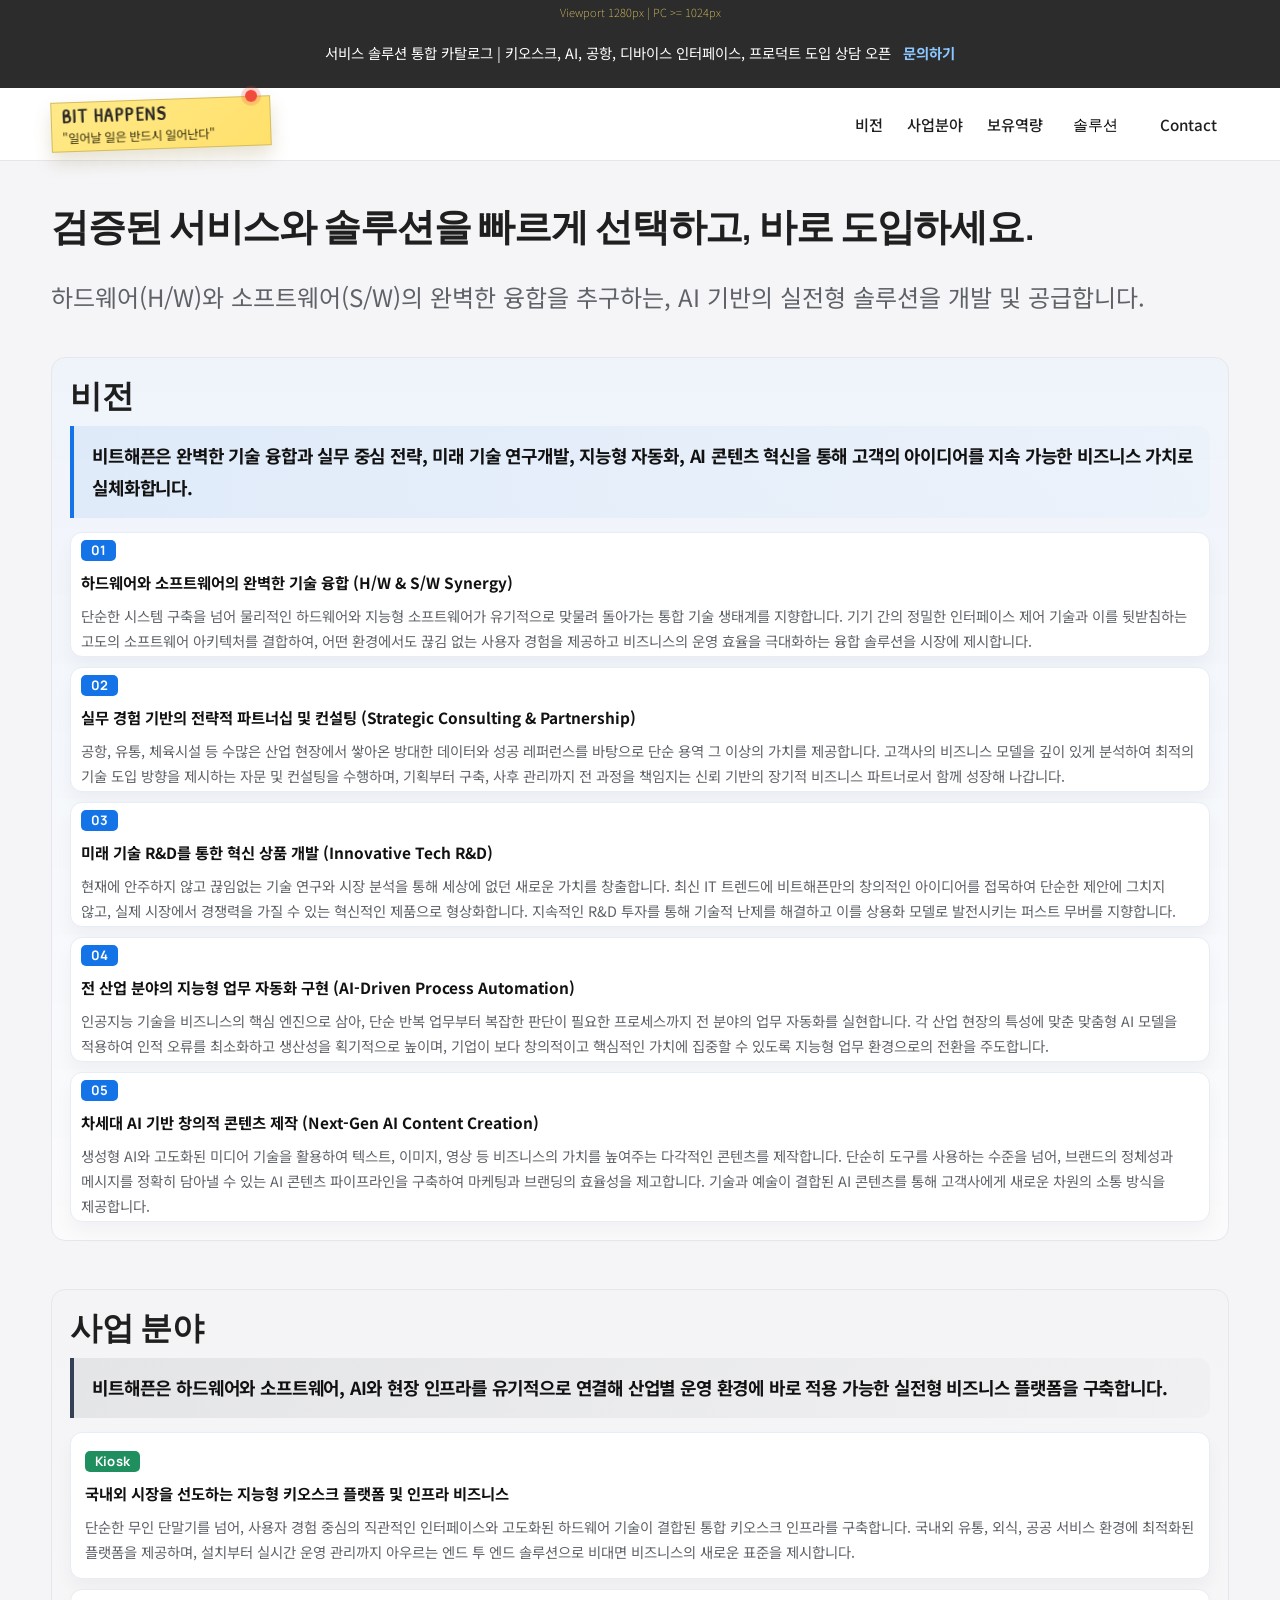
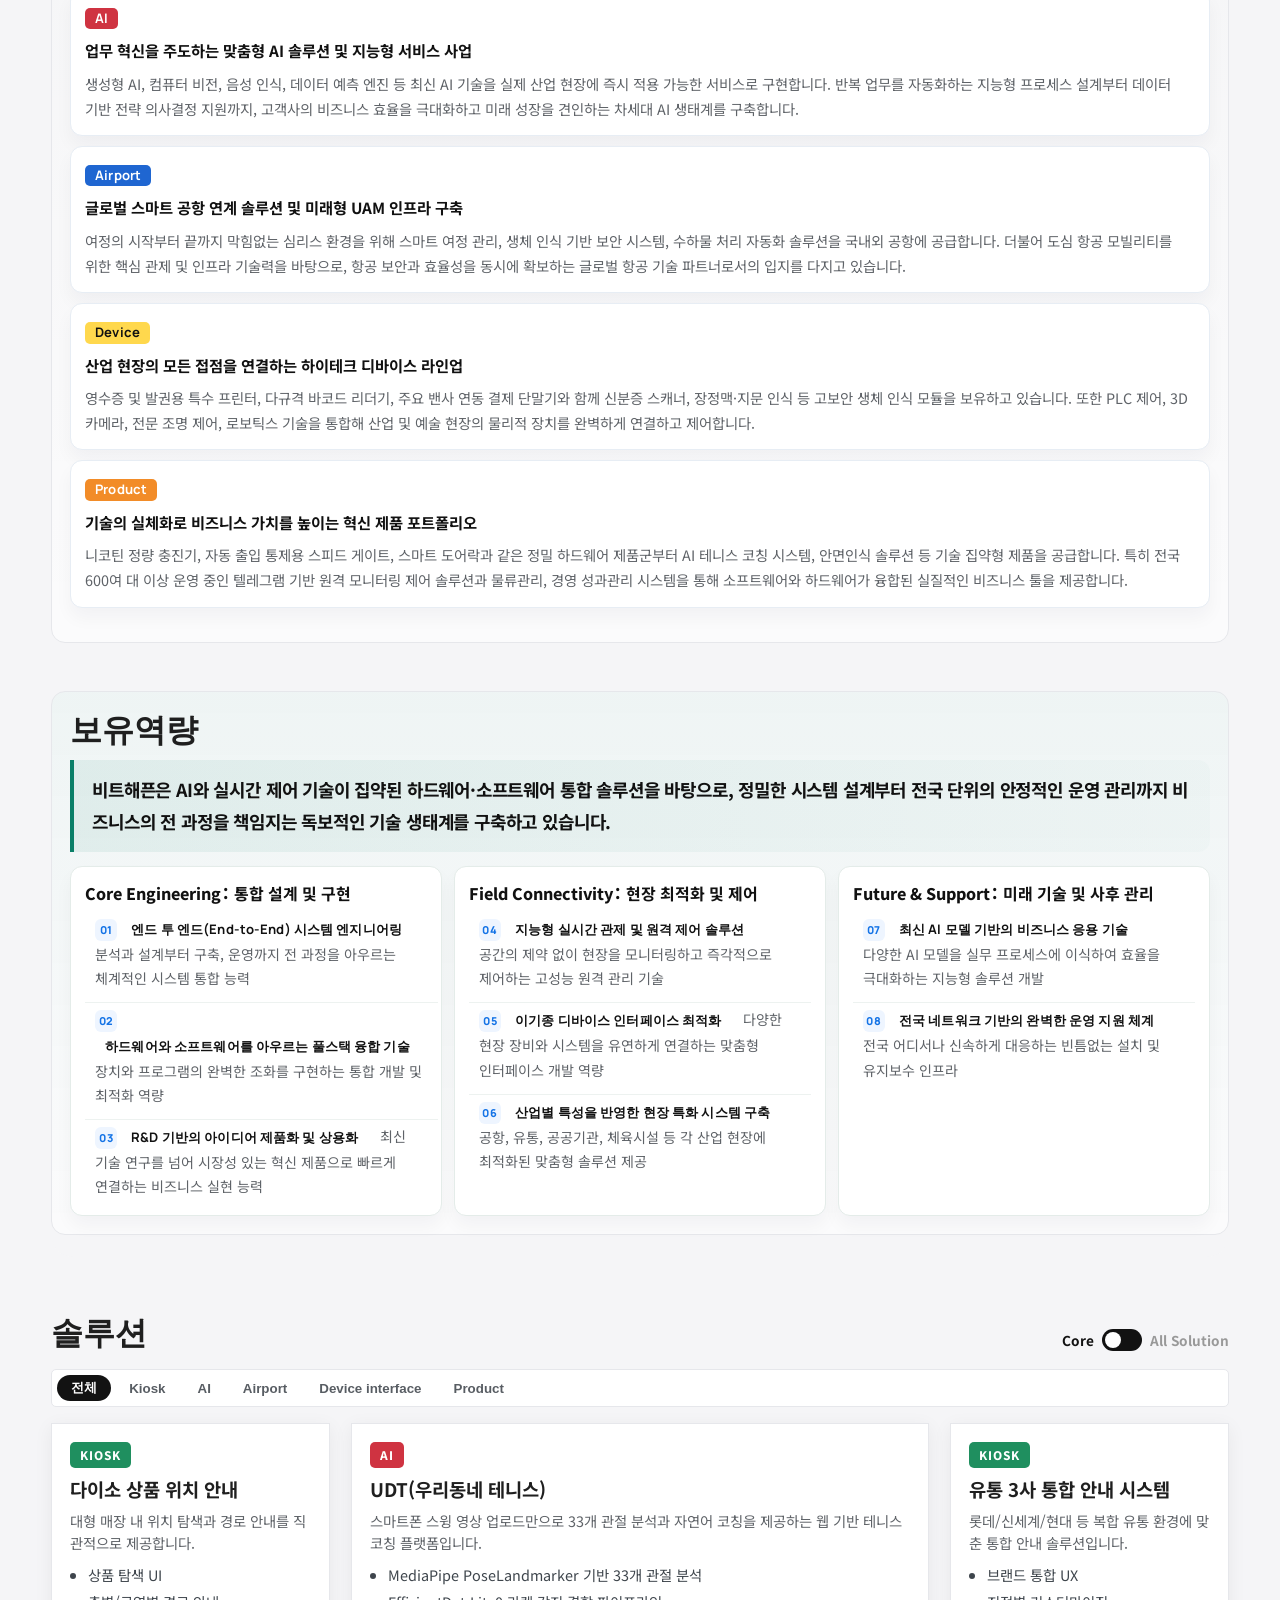
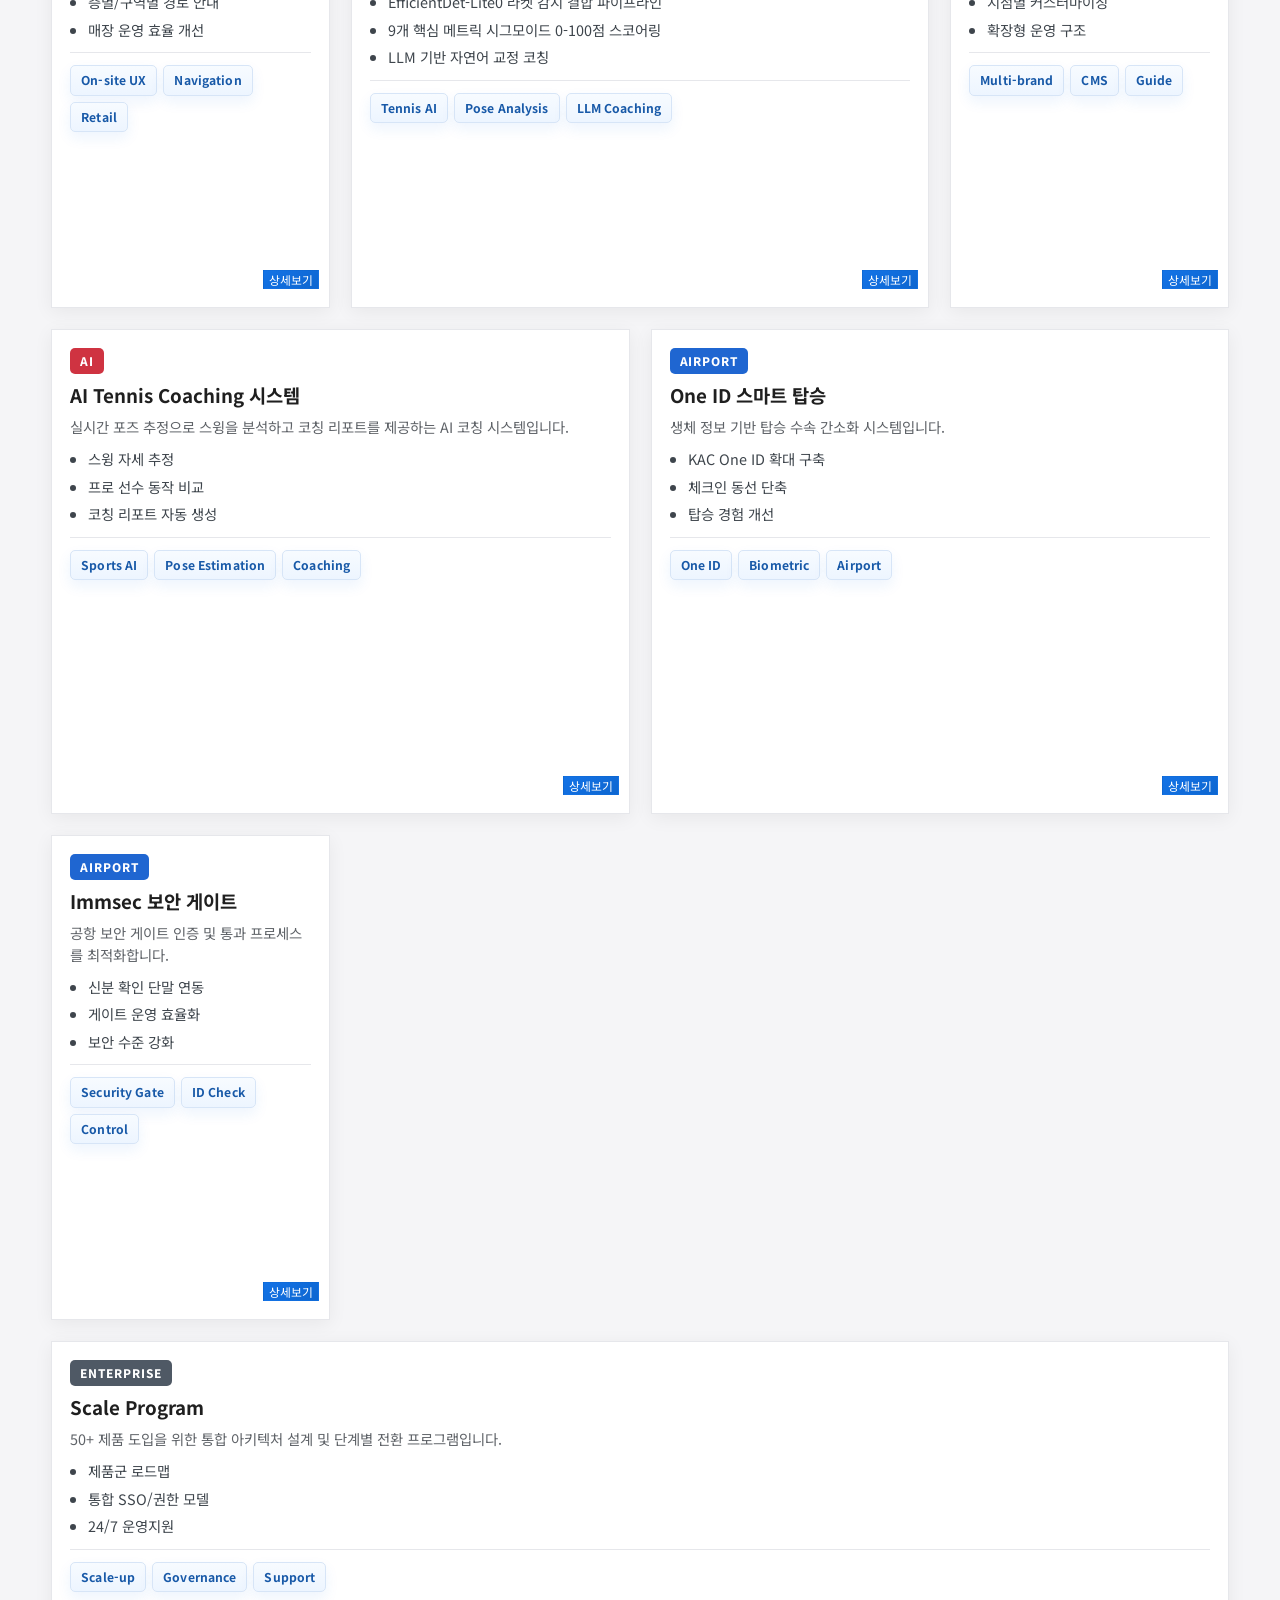
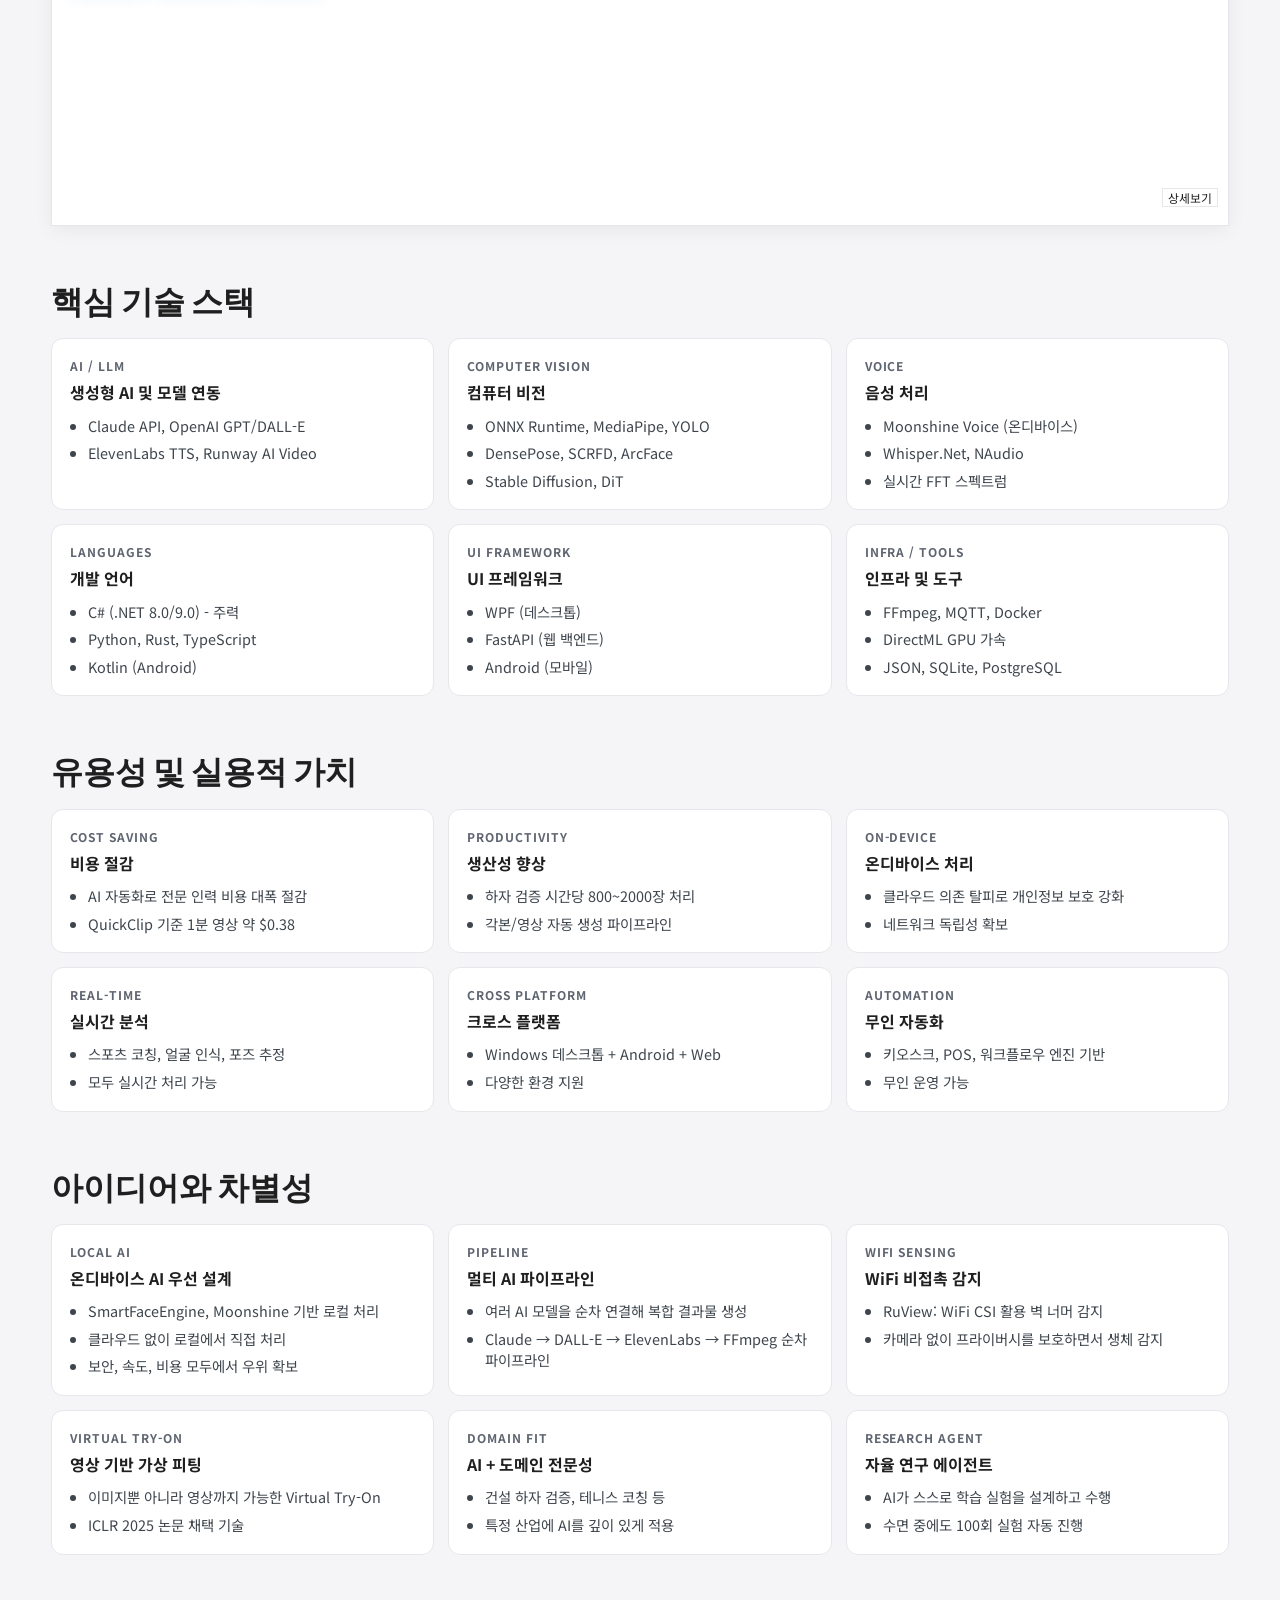
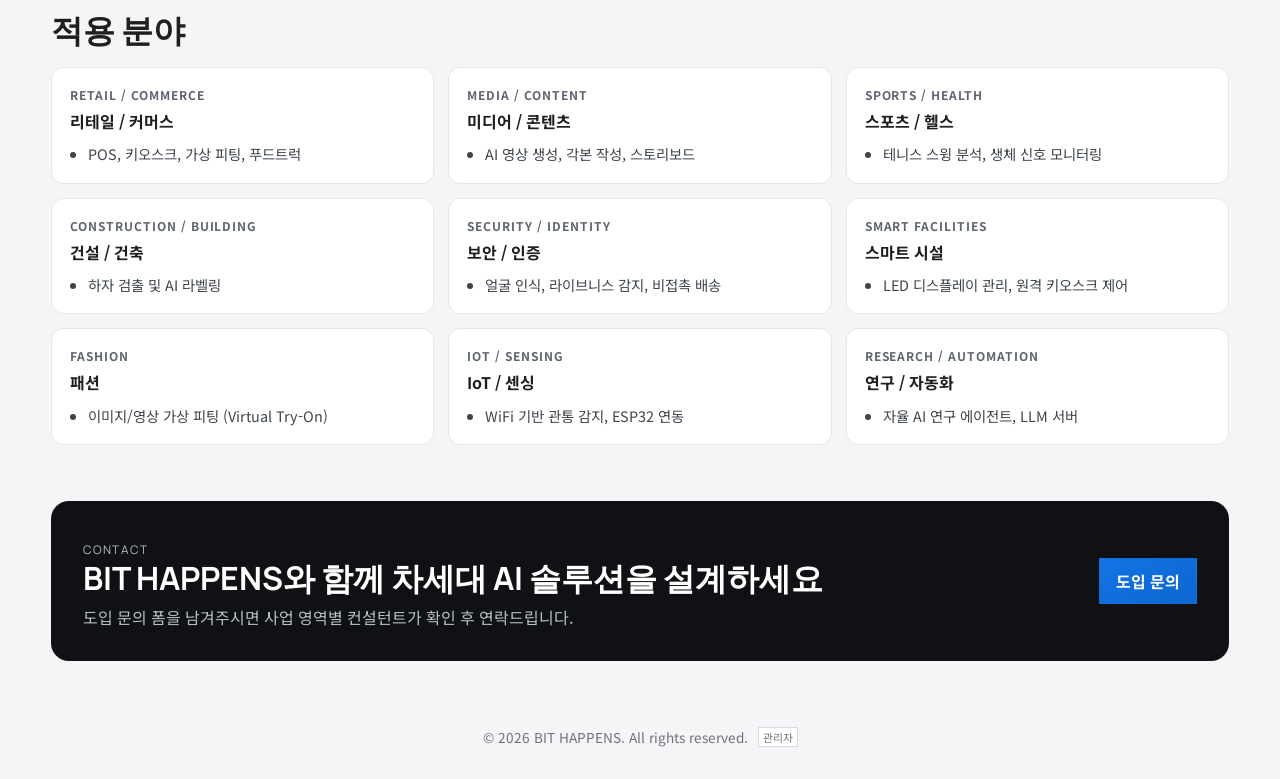
==== index.html @ 1292d68b "모바일에서 처음에 메뉴까지만 보이는 현상 제거 reveal 제거" ====
<!doctype html>
<html lang="ko">
  <head>
    <meta charset="UTF-8" />
    <meta name="viewport" content="width=device-width, initial-scale=1.0" />
    <title>BIT HAPPENS | Main Page</title>
    <meta
      name="description"
      content="BIT HAPPENS(비트해픈) 메인 페이지 - 비트해픈 서비스 솔루션 홈페이지"
    />
    <link rel="preconnect" href="https://fonts.googleapis.com" />
    <link rel="preconnect" href="https://fonts.gstatic.com" crossorigin />
    <link
      href="https://fonts.googleapis.com/css2?family=Noto+Sans+KR:wght@400;500;700;800&family=Manrope:wght@600;700;800&family=Patrick+Hand+SC&display=swap"
      rel="stylesheet"
    />
    <link rel="stylesheet" href="assets/css/styles.css" />
  </head>
  <body>
    <div class="top-banner">
      <p class="viewport-debug" id="viewport-debug" aria-live="polite"></p>
      <p>서비스 솔루션 통합 카탈로그 | 키오스크, AI, 공항, 디바이스 인터페이스, 프로덕트 도입 상담 오픈</p>
      <a href="#contact">문의하기</a>
    </div>

    <header class="header">
      <div class="header-inner container">
        <a class="logo" href="index.html" aria-label="BIT HAPPENS 홈으로 이동">
          <!-- <p class="note-head">brand memo</p> -->
          <p class="note-brand">BIT HAPPENS</p>
          <p class="note-copy">
            "일어날 일은 반드시 일어난다"
          </p>
          <span class="note-pin" aria-hidden="true"></span>
        </a>

        <button class="menu-toggle" aria-label="모바일 메뉴" aria-expanded="false">
          <span></span><span></span><span></span>
        </button>

        <nav class="nav" aria-label="주요 탐색">
          <ul>
            <li><a href="#vision">비전</a></li>
            <li><a href="#business-area">사업분야</a></li>
            <li><a href="#capabilities">보유역량</a></li>
            <li class="has-mega" id="mega-host">
              <button
                type="button"
                class="nav-button"
                id="mega-trigger"
                aria-expanded="false"
                aria-haspopup="true"
                aria-controls="business-submenu"
              >
                솔루션
              </button>
              <div class="mega-menu" id="business-submenu" role="menu" aria-label="솔루션 하위메뉴">
                <ul class="submenu-list">
                  <li><a href="#plans" data-group="all" role="menuitem">전체</a></li>
                  <li><a href="#plans" data-group="kiosk" role="menuitem">Kiosk</a></li>
                  <li><a href="#plans" data-group="ai" role="menuitem">AI</a></li>
                  <li><a href="#plans" data-group="airport" role="menuitem">Airport</a></li>
                  <li><a href="#plans" data-group="device-interface" role="menuitem">Device interface</a></li>
                  <li><a href="#plans" data-group="product" role="menuitem">Product</a></li>
                </ul>
              </div>
            </li>
            <li><a class="cta-mini" href="#contact">Contact</a></li>
          </ul>
        </nav>
      </div>
    </header>

    <main>
      <section class="hero container" id="vision">
        <div class="hero-copy">
          <!-- <p class="label">NO FATE BUT WHAT WE MAKE</p> -->
          <h1>검증된 서비스와 솔루션을 빠르게 선택하고, 바로 도입하세요.</h1>
          <p class="hero-lead">
            하드웨어(H/W)와 소프트웨어(S/W)의 완벽한 융합을 추구하는, AI 기반의 실전형 솔루션을 개발 및 공급합니다.
          </p>
          <div class="hero-panel hero-vision-panel">
            <h2>비전</h2>
            <p class="hero-vision-summary">
              비트해픈은 완벽한 기술 융합과 실무 중심 전략, 미래 기술 연구개발, 지능형 자동화, AI 콘텐츠 혁신을 통해 고객의 아이디어를 지속 가능한 비즈니스 가치로 실체화합니다.
            </p>
            <ul class="hero-vision-list">
              <li class="hero-vision-item">
                <strong>01</strong>
                <p class="hero-vision-headline">하드웨어와 소프트웨어의 완벽한 기술 융합 (H/W &amp; S/W Synergy)</p>
                <p class="hero-vision-detail">단순한 시스템 구축을 넘어 물리적인 하드웨어와 지능형 소프트웨어가 유기적으로 맞물려 돌아가는 통합 기술 생태계를 지향합니다. 기기 간의 정밀한 인터페이스 제어 기술과 이를 뒷받침하는 고도의 소프트웨어 아키텍처를 결합하여, 어떤 환경에서도 끊김 없는 사용자 경험을 제공하고 비즈니스의 운영 효율을 극대화하는 융합 솔루션을 시장에 제시합니다.</p>
              </li>
              <li class="hero-vision-item">
                <strong>02</strong>
                <p class="hero-vision-headline">실무 경험 기반의 전략적 파트너십 및 컨설팅 (Strategic Consulting &amp; Partnership)</p>
                <p class="hero-vision-detail">공항, 유통, 체육시설 등 수많은 산업 현장에서 쌓아온 방대한 데이터와 성공 레퍼런스를 바탕으로 단순 용역 그 이상의 가치를 제공합니다. 고객사의 비즈니스 모델을 깊이 있게 분석하여 최적의 기술 도입 방향을 제시하는 자문 및 컨설팅을 수행하며, 기획부터 구축, 사후 관리까지 전 과정을 책임지는 신뢰 기반의 장기적 비즈니스 파트너로서 함께 성장해 나갑니다.</p>
              </li>
              <li class="hero-vision-item">
                <strong>03</strong>
                <p class="hero-vision-headline">미래 기술 R&amp;D를 통한 혁신 상품 개발 (Innovative Tech R&amp;D)</p>
                <p class="hero-vision-detail">현재에 안주하지 않고 끊임없는 기술 연구와 시장 분석을 통해 세상에 없던 새로운 가치를 창출합니다. 최신 IT 트렌드에 비트해픈만의 창의적인 아이디어를 접목하여 단순한 제안에 그치지 않고, 실제 시장에서 경쟁력을 가질 수 있는 혁신적인 제품으로 형상화합니다. 지속적인 R&amp;D 투자를 통해 기술적 난제를 해결하고 이를 상용화 모델로 발전시키는 퍼스트 무버를 지향합니다.</p>
              </li>
              <li class="hero-vision-item">
                <strong>04</strong>
                <p class="hero-vision-headline">전 산업 분야의 지능형 업무 자동화 구현 (AI-Driven Process Automation)</p>
                <p class="hero-vision-detail">인공지능 기술을 비즈니스의 핵심 엔진으로 삼아, 단순 반복 업무부터 복잡한 판단이 필요한 프로세스까지 전 분야의 업무 자동화를 실현합니다. 각 산업 현장의 특성에 맞춘 맞춤형 AI 모델을 적용하여 인적 오류를 최소화하고 생산성을 획기적으로 높이며, 기업이 보다 창의적이고 핵심적인 가치에 집중할 수 있도록 지능형 업무 환경으로의 전환을 주도합니다.</p>
              </li>
              <li class="hero-vision-item">
                <strong>05</strong>
                <p class="hero-vision-headline">차세대 AI 기반 창의적 콘텐츠 제작 (Next-Gen AI Content Creation)</p>
                <p class="hero-vision-detail">생성형 AI와 고도화된 미디어 기술을 활용하여 텍스트, 이미지, 영상 등 비즈니스의 가치를 높여주는 다각적인 콘텐츠를 제작합니다. 단순히 도구를 사용하는 수준을 넘어, 브랜드의 정체성과 메시지를 정확히 담아낼 수 있는 AI 콘텐츠 파이프라인을 구축하여 마케팅과 브랜딩의 효율성을 제고합니다. 기술과 예술이 결합된 AI 콘텐츠를 통해 고객사에게 새로운 차원의 소통 방식을 제공합니다.</p>
              </li>
            </ul>
          </div>
        <div class="hero-panel" id="business-area">
          <h2>사업 분야</h2>
          <p class="business-area-summary">
            비트해픈은 하드웨어와 소프트웨어, AI와 현장 인프라를 유기적으로 연결해 산업별 운영 환경에 바로 적용 가능한 실전형 비즈니스 플랫폼을 구축합니다.
          </p>
          <ul class="business-area-list">
            <li class="hero-field hero-field--kiosk">
              <strong>Kiosk</strong>
              <p class="business-area-headline">국내외 시장을 선도하는 지능형 키오스크 플랫폼 및 인프라 비즈니스</p>
              <p class="business-area-detail">단순한 무인 단말기를 넘어, 사용자 경험 중심의 직관적인 인터페이스와 고도화된 하드웨어 기술이 결합된 통합 키오스크 인프라를 구축합니다. 국내외 유통, 외식, 공공 서비스 환경에 최적화된 플랫폼을 제공하며, 설치부터 실시간 운영 관리까지 아우르는 엔드 투 엔드 솔루션으로 비대면 비즈니스의 새로운 표준을 제시합니다.</p>
            </li>
            <li class="hero-field hero-field--ai">
              <strong>AI</strong>
              <p class="business-area-headline">업무 혁신을 주도하는 맞춤형 AI 솔루션 및 지능형 서비스 사업</p>
              <p class="business-area-detail">생성형 AI, 컴퓨터 비전, 음성 인식, 데이터 예측 엔진 등 최신 AI 기술을 실제 산업 현장에 즉시 적용 가능한 서비스로 구현합니다. 반복 업무를 자동화하는 지능형 프로세스 설계부터 데이터 기반 전략 의사결정 지원까지, 고객사의 비즈니스 효율을 극대화하고 미래 성장을 견인하는 차세대 AI 생태계를 구축합니다.</p>
            </li>
            <li class="hero-field hero-field--airport">
              <strong>Airport</strong>
              <p class="business-area-headline">글로벌 스마트 공항 연계 솔루션 및 미래형 UAM 인프라 구축</p>
              <p class="business-area-detail">여정의 시작부터 끝까지 막힘없는 심리스 환경을 위해 스마트 여정 관리, 생체 인식 기반 보안 시스템, 수하물 처리 자동화 솔루션을 국내외 공항에 공급합니다. 더불어 도심 항공 모빌리티를 위한 핵심 관제 및 인프라 기술력을 바탕으로, 항공 보안과 효율성을 동시에 확보하는 글로벌 항공 기술 파트너로서의 입지를 다지고 있습니다.</p>
            </li>
            <li class="hero-field hero-field--device">
              <strong>Device</strong>
              <p class="business-area-headline">산업 현장의 모든 접점을 연결하는 하이테크 디바이스 라인업</p>
              <p class="business-area-detail">영수증 및 발권용 특수 프린터, 다규격 바코드 리더기, 주요 밴사 연동 결제 단말기와 함께 신분증 스캐너, 장정맥·지문 인식 등 고보안 생체 인식 모듈을 보유하고 있습니다. 또한 PLC 제어, 3D 카메라, 전문 조명 제어, 로보틱스 기술을 통합해 산업 및 예술 현장의 물리적 장치를 완벽하게 연결하고 제어합니다.</p>
            </li>
            <li class="hero-field hero-field--product">
              <strong>Product</strong>
              <p class="business-area-headline">기술의 실체화로 비즈니스 가치를 높이는 혁신 제품 포트폴리오</p>
              <p class="business-area-detail">니코틴 정량 충진기, 자동 출입 통제용 스피드 게이트, 스마트 도어락과 같은 정밀 하드웨어 제품군부터 AI 테니스 코칭 시스템, 안면인식 솔루션 등 기술 집약형 제품을 공급합니다. 특히 전국 600여 대 이상 운영 중인 텔레그램 기반 원격 모니터링 제어 솔루션과 물류관리, 경영 성과관리 시스템을 통해 소프트웨어와 하드웨어가 융합된 실질적인 비즈니스 툴을 제공합니다.</p>
            </li>
          </ul>
        </div>
          <div class="hero-panel hero-capability-panel" id="capabilities">
            <h2>보유역량</h2>
            <p class="hero-capability-summary">
              비트해픈은 AI와 실시간 제어 기술이 집약된 하드웨어·소프트웨어 통합 솔루션을 바탕으로, 정밀한 시스템 설계부터 전국 단위의 안정적인 운영 관리까지 비즈니스의 전 과정을 책임지는 독보적인 기술 생태계를 구축하고 있습니다.
            </p>
            <div class="hero-capability-grid">
              <article class="hero-capability-card">
                <div class="hero-capability-head">
                  <p class="hero-capability-label">Core Engineering</p>
                  <h3>통합 설계 및 구현</h3>
                </div>
                <ul class="hero-capability-list">
                  <li>
                    <strong>엔드 투 엔드(End-to-End) 시스템 엔지니어링</strong>
                    <span>분석과 설계부터 구축, 운영까지 전 과정을 아우르는 체계적인 시스템 통합 능력</span>
                  </li>
                  <li>
                    <strong>하드웨어와 소프트웨어를 아우르는 풀스택 융합 기술</strong>
                    <span>장치와 프로그램의 완벽한 조화를 구현하는 통합 개발 및 최적화 역량</span>
                  </li>
                  <li>
                    <strong>R&amp;D 기반의 아이디어 제품화 및 상용화</strong>
                    <span>최신 기술 연구를 넘어 시장성 있는 혁신 제품으로 빠르게 연결하는 비즈니스 실현 능력</span>
                  </li>
                </ul>
              </article>
              <article class="hero-capability-card">
                <div class="hero-capability-head">
                  <p class="hero-capability-label">Field Connectivity</p>
                  <h3>현장 최적화 및 제어</h3>
                </div>
                <ul class="hero-capability-list">
                  <li>
                    <strong>지능형 실시간 관제 및 원격 제어 솔루션</strong>
                    <span>공간의 제약 없이 현장을 모니터링하고 즉각적으로 제어하는 고성능 원격 관리 기술</span>
                  </li>
                  <li>
                    <strong>이기종 디바이스 인터페이스 최적화</strong>
                    <span>다양한 현장 장비와 시스템을 유연하게 연결하는 맞춤형 인터페이스 개발 역량</span>
                  </li>
                  <li>
                    <strong>산업별 특성을 반영한 현장 특화 시스템 구축</strong>
                    <span>공항, 유통, 공공기관, 체육시설 등 각 산업 현장에 최적화된 맞춤형 솔루션 제공</span>
                  </li>
                </ul>
              </article>
              <article class="hero-capability-card">
                <div class="hero-capability-head">
                  <p class="hero-capability-label">Future &amp; Support</p>
                  <h3>미래 기술 및 사후 관리</h3>
                </div>
                <ul class="hero-capability-list">
                  <li>
                    <strong>최신 AI 모델 기반의 비즈니스 응용 기술</strong>
                    <span>다양한 AI 모델을 실무 프로세스에 이식하여 효율을 극대화하는 지능형 솔루션 개발</span>
                  </li>
                  <li>
                    <strong>전국 네트워크 기반의 완벽한 운영 지원 체계</strong>
                    <span>전국 어디서나 신속하게 대응하는 빈틈없는 설치 및 유지보수 인프라</span>
                  </li>
                </ul>
              </article>
            </div>
          </div>
          <!-- <div class="hero-actions">
            <a class="btn primary" href="#plans">패키지 보기</a>
            <a class="btn ghost" href="#catalog">전체 카탈로그</a>
          </div> -->
        </div>
      </section>

      <section class="container" id="plans">
        <div class="section-head between">
          <h2>솔루션</h2>
          <label class="solution-toggle" aria-label="솔루션 보기 범위">
            <span class="toggle-label" data-mode="featured">Core</span>
            <input type="checkbox" id="solution-mode-toggle" />
            <span class="toggle-track"><span class="toggle-thumb"></span></span>
            <span class="toggle-label" data-mode="all">All Solution</span>
          </label>
        </div>

        <div class="solution-toolbar">
          <div class="segment-control" role="tablist" aria-label="솔루션 분야 필터">
            <button class="segment active" data-group="all" aria-selected="true">전체</button>
            <button class="segment" data-group="kiosk" aria-selected="false">Kiosk</button>
            <button class="segment" data-group="ai" aria-selected="false">AI</button>
            <button class="segment" data-group="airport" aria-selected="false">Airport</button>
            <button class="segment" data-group="device-interface" aria-selected="false">Device interface</button>
            <button class="segment" data-group="product" aria-selected="false">Product</button>
          </div>
        </div>

        <div class="plan-grid" id="plan-grid"></div>
      </section>

      <section class="container reveal insight-section" id="tech-stack">
        <div class="section-head">
          <h2>핵심 기술 스택</h2>
          <!-- <p>자료 14쪽 기준 항목을 빠짐없이 반영해 기술 카테고리별로 정리했습니다.</p> -->
        </div>
        <div class="insight-grid">
          <article class="insight-card">
            <p class="insight-label">AI / LLM</p>
            <h3>생성형 AI 및 모델 연동</h3>
            <ul>
              <li>Claude API, OpenAI GPT/DALL-E</li>
              <li>ElevenLabs TTS, Runway AI Video</li>
            </ul>
          </article>
          <article class="insight-card">
            <p class="insight-label">Computer Vision</p>
            <h3>컴퓨터 비전</h3>
            <ul>
              <li>ONNX Runtime, MediaPipe, YOLO</li>
              <li>DensePose, SCRFD, ArcFace</li>
              <li>Stable Diffusion, DiT</li>
            </ul>
          </article>
          <article class="insight-card">
            <p class="insight-label">Voice</p>
            <h3>음성 처리</h3>
            <ul>
              <li>Moonshine Voice (온디바이스)</li>
              <li>Whisper.Net, NAudio</li>
              <li>실시간 FFT 스펙트럼</li>
            </ul>
          </article>
          <article class="insight-card">
            <p class="insight-label">Languages</p>
            <h3>개발 언어</h3>
            <ul>
              <li>C# (.NET 8.0/9.0) - 주력</li>
              <li>Python, Rust, TypeScript</li>
              <li>Kotlin (Android)</li>
            </ul>
          </article>
          <article class="insight-card">
            <p class="insight-label">UI Framework</p>
            <h3>UI 프레임워크</h3>
            <ul>
              <li>WPF (데스크톱)</li>
              <li>FastAPI (웹 백엔드)</li>
              <li>Android (모바일)</li>
            </ul>
          </article>
          <article class="insight-card">
            <p class="insight-label">Infra / Tools</p>
            <h3>인프라 및 도구</h3>
            <ul>
              <li>FFmpeg, MQTT, Docker</li>
              <li>DirectML GPU 가속</li>
              <li>JSON, SQLite, PostgreSQL</li>
            </ul>
          </article>
        </div>
      </section>

      <section class="container reveal insight-section" id="practical-value">
        <div class="section-head">
          <h2>유용성 및 실용적 가치</h2>
          <!-- <p>자료 15쪽 기준 항목을 빠짐없이 반영해 실질적 운영 가치를 모두 정리했습니다.</p> -->
        </div>
        <div class="insight-grid">
          <article class="insight-card">
            <p class="insight-label">Cost Saving</p>
            <h3>비용 절감</h3>
            <ul>
              <li>AI 자동화로 전문 인력 비용 대폭 절감</li>
              <li>QuickClip 기준 1분 영상 약 $0.38</li>
            </ul>
          </article>
          <article class="insight-card">
            <p class="insight-label">Productivity</p>
            <h3>생산성 향상</h3>
            <ul>
              <li>하자 검증 시간당 800~2000장 처리</li>
              <li>각본/영상 자동 생성 파이프라인</li>
            </ul>
          </article>
          <article class="insight-card">
            <p class="insight-label">On-Device</p>
            <h3>온디바이스 처리</h3>
            <ul>
              <li>클라우드 의존 탈피로 개인정보 보호 강화</li>
              <li>네트워크 독립성 확보</li>
            </ul>
          </article>
          <article class="insight-card">
            <p class="insight-label">Real-Time</p>
            <h3>실시간 분석</h3>
            <ul>
              <li>스포츠 코칭, 얼굴 인식, 포즈 추정</li>
              <li>모두 실시간 처리 가능</li>
            </ul>
          </article>
          <article class="insight-card">
            <p class="insight-label">Cross Platform</p>
            <h3>크로스 플랫폼</h3>
            <ul>
              <li>Windows 데스크톱 + Android + Web</li>
              <li>다양한 환경 지원</li>
            </ul>
          </article>
          <article class="insight-card">
            <p class="insight-label">Automation</p>
            <h3>무인 자동화</h3>
            <ul>
              <li>키오스크, POS, 워크플로우 엔진 기반</li>
              <li>무인 운영 가능</li>
            </ul>
          </article>
        </div>
      </section>

      <section class="container reveal insight-section" id="differentiation">
        <div class="section-head">
          <h2>아이디어와 차별성</h2>
          <!-- <p>자료 16쪽 기준 항목을 빠짐없이 반영해 차별 요소를 모두 정리했습니다.</p> -->
        </div>
        <div class="insight-grid">
          <article class="insight-card">
            <p class="insight-label">Local AI</p>
            <h3>온디바이스 AI 우선 설계</h3>
            <ul>
              <li>SmartFaceEngine, Moonshine 기반 로컬 처리</li>
              <li>클라우드 없이 로컬에서 직접 처리</li>
              <li>보안, 속도, 비용 모두에서 우위 확보</li>
            </ul>
          </article>
          <article class="insight-card">
            <p class="insight-label">Pipeline</p>
            <h3>멀티 AI 파이프라인</h3>
            <ul>
              <li>여러 AI 모델을 순차 연결해 복합 결과물 생성</li>
              <li>Claude → DALL-E → ElevenLabs → FFmpeg 순차 파이프라인</li>
            </ul>
          </article>
          <article class="insight-card">
            <p class="insight-label">WiFi Sensing</p>
            <h3>WiFi 비접촉 감지</h3>
            <ul>
              <li>RuView: WiFi CSI 활용 벽 너머 감지</li>
              <li>카메라 없이 프라이버시를 보호하면서 생체 감지</li>
            </ul>
          </article>
          <article class="insight-card">
            <p class="insight-label">Virtual Try-On</p>
            <h3>영상 기반 가상 피팅</h3>
            <ul>
              <li>이미지뿐 아니라 영상까지 가능한 Virtual Try-On</li>
              <li>ICLR 2025 논문 채택 기술</li>
            </ul>
          </article>
          <article class="insight-card">
            <p class="insight-label">Domain Fit</p>
            <h3>AI + 도메인 전문성</h3>
            <ul>
              <li>건설 하자 검증, 테니스 코칭 등</li>
              <li>특정 산업에 AI를 깊이 있게 적용</li>
            </ul>
          </article>
          <article class="insight-card">
            <p class="insight-label">Research Agent</p>
            <h3>자율 연구 에이전트</h3>
            <ul>
              <li>AI가 스스로 학습 실험을 설계하고 수행</li>
              <li>수면 중에도 100회 실험 자동 진행</li>
            </ul>
          </article>
        </div>
      </section>

      <section class="container reveal insight-section" id="applications">
        <div class="section-head">
          <h2>적용 분야</h2>
          <!-- <p>자료 17쪽 기준 항목을 빠짐없이 반영해 실제 적용 가능한 산업군을 모두 정리했습니다.</p> -->
        </div>
        <div class="insight-grid">
          <article class="insight-card">
            <p class="insight-label">Retail / Commerce</p>
            <h3>리테일 / 커머스</h3>
            <ul>
              <li>POS, 키오스크, 가상 피팅, 푸드트럭</li>
            </ul>
          </article>
          <article class="insight-card">
            <p class="insight-label">Media / Content</p>
            <h3>미디어 / 콘텐츠</h3>
            <ul>
              <li>AI 영상 생성, 각본 작성, 스토리보드</li>
            </ul>
          </article>
          <article class="insight-card">
            <p class="insight-label">Sports / Health</p>
            <h3>스포츠 / 헬스</h3>
            <ul>
              <li>테니스 스윙 분석, 생체 신호 모니터링</li>
            </ul>
          </article>
          <article class="insight-card">
            <p class="insight-label">Construction / Building</p>
            <h3>건설 / 건축</h3>
            <ul>
              <li>하자 검출 및 AI 라벨링</li>
            </ul>
          </article>
          <article class="insight-card">
            <p class="insight-label">Security / Identity</p>
            <h3>보안 / 인증</h3>
            <ul>
              <li>얼굴 인식, 라이브니스 감지, 비접촉 배송</li>
            </ul>
          </article>
          <article class="insight-card">
            <p class="insight-label">Smart Facilities</p>
            <h3>스마트 시설</h3>
            <ul>
              <li>LED 디스플레이 관리, 원격 키오스크 제어</li>
            </ul>
          </article>
          <article class="insight-card">
            <p class="insight-label">Fashion</p>
            <h3>패션</h3>
            <ul>
              <li>이미지/영상 가상 피팅 (Virtual Try-On)</li>
            </ul>
          </article>
          <article class="insight-card">
            <p class="insight-label">IoT / Sensing</p>
            <h3>IoT / 센싱</h3>
            <ul>
              <li>WiFi 기반 관통 감지, ESP32 연동</li>
            </ul>
          </article>
          <article class="insight-card">
            <p class="insight-label">Research / Automation</p>
            <h3>연구 / 자동화</h3>
            <ul>
              <li>자율 AI 연구 에이전트, LLM 서버</li>
            </ul>
          </article>
        </div>
      </section>

      <section class="contact container reveal" id="contact">
        <div>
          <p class="label">CONTACT</p>
          <h2>BIT HAPPENS와 함께 차세대 AI 솔루션을 설계하세요</h2>
          <p>도입 문의 폼을 남겨주시면 사업 영역별 컨설턴트가 확인 후 연락드립니다.</p>
        </div>
        <a
          class="btn primary"
          href="https://tally.so/r/oboZNx"
          data-inquiry-trigger
          aria-haspopup="dialog"
          aria-controls="inquiry-modal"
        >도입 문의</a>
      </section>
    </main>

    <footer class="footer">
      <p>© 2026 BIT HAPPENS. All rights reserved.</p>
      <a class="admin-entry" href="pages/login.html" aria-label="관리자 로그인">관리자</a>
    </footer>

    <script src="assets/js/app-version.js"></script>
    <script src="assets/js/asset-loader.js"></script>
    <script>
      window.BitHappenLoadScripts(['assets/js/supabase-config.js', 'assets/js/cards-data.js', 'assets/js/script.js']);
    </script>
  </body>
</html>
---- assets/css/styles.css ----
:root {
  --bg: #f5f5f7;
  --surface: #ffffff;
  --text: #1f1f1f;
  --muted: #5f6368;
  --line: #e6e7eb;
  --brand: #1473e6;
  --brand-dark: #0d66d0;
  --accent: #0a7f68;
  --shadow-sm: 0 4px 18px rgba(0, 0, 0, 0.06);
  --shadow-md: 0 14px 36px rgba(0, 0, 0, 0.08);
  --radius: 16px;
}

* {
  box-sizing: border-box;
}

html,
body {
  margin: 0;
  padding: 0;
}

body {
  font-family: "Noto Sans KR", sans-serif;
  color: var(--text);
  background: var(--bg);
  line-height: 1.5;
}

a {
  color: inherit;
  text-decoration: none;
}

.container {
  width: min(1200px, 92vw);
  margin: 0 auto;
}

.top-banner {
  background: #2c2c2c;
  color: #fff;
  min-height: 44px;
  padding: 10px 16px;
  display: flex;
  flex-wrap: wrap;
  gap: 12px;
  align-items: center;
  justify-content: center;
  font-size: 0.9rem;
}

.viewport-debug {
  flex: 0 0 100%;
  margin: 0;
  color: #ffe06b;
  font-size: 0.7rem;
  font-weight: 100;
  line-height: 0.5;
  text-align: center;
}

.top-banner a {
  color: #8cc8ff;
  font-weight: 700;
}

.header {
  position: sticky;
  top: 0;
  z-index: 50;
  background: rgba(255, 255, 255, 0.95);
  border-bottom: 1px solid var(--line);
  backdrop-filter: blur(8px);
}

.header-inner {
  min-height: 72px;
  display: flex;
  justify-content: space-between;
  align-items: center;
  gap: 20px;
}

.logo {
  position: relative;
  display: flex;
  flex-direction: column;
  align-items: flex-start;
  justify-content: center;
  gap: 0;
  min-width: 220px;
  min-height: 50px;
  padding: 5px 10px;
  background: linear-gradient(140deg, #ffe988, #ffe06b);
  border: 1px solid #d3bc59;
  box-shadow: 0 10px 18px rgba(120, 92, 15, 0.18);
  transform: rotate(-2deg);
  transition: transform 0.18s ease, box-shadow 0.18s ease;
}

.logo:hover {
  transform: rotate(-1deg) translateY(-1px);
  box-shadow: 0 14px 24px rgba(120, 92, 15, 0.22);
}

.logo:focus-visible {
  outline: 2px solid #8cbcff;
  outline-offset: 4px;
}

.logo .note-brand {
  margin: 0 0 4px;
  font-size: 1.16rem;
  line-height: 1;
  font-weight: 900;
}

.logo .note-copy {
  font-size: 0.76rem;
  line-height: 1.3;
  max-width: 25ch;
}

.logo .note-pin {
  right: 12px;
  top: -7px;
}

.logo-mark {
  width: 40px;
  height: 40px;
  border-radius: 10px;
  display: grid;
  place-items: center;
  color: #fff;
  font-family: "Manrope", sans-serif;
  font-weight: 800;
  background: linear-gradient(145deg, #1b1b1b, #404040);
}

.logo-text {
  display: grid;
  line-height: 1.1;
}

.logo-text strong {
  font-family: "Manrope", sans-serif;
  font-size: 1rem;
}

.logo-text small {
  color: var(--muted);
  font-size: 0.75rem;
}

.nav > ul {
  list-style: none;
  display: flex;
  align-items: center;
  gap: 24px;
  margin: 0;
  padding: 0;
}

.nav a,
.nav-button {
  background: transparent;
  border: 0;
  cursor: pointer;
  font-size: 0.95rem;
  font-weight: 500;
}

.cta-mini {
  border: 1px solid var(--line);
  border-radius: 999px;
  padding: 8px 12px;
}

.has-mega {
  position: relative;
}

.has-mega::after {
  content: '';
  position: absolute;
  left: 0;
  right: 0;
  top: 100%;
  height: 12px;
}

.mega-menu {
  position: absolute;
  left: 0;
  top: calc(100% + 6px);
  transform: none;
  width: max-content;
  min-width: 220px;
  max-width: min(320px, 90vw);
  background: #fff;
  border: 1px solid var(--line);
  border-radius: 14px;
  padding: 10px;
  opacity: 0;
  visibility: hidden;
  pointer-events: none;
  box-shadow: var(--shadow-md);
  transition: 0.2s ease;
}

.has-mega.open .mega-menu {
  opacity: 1;
  visibility: visible;
  pointer-events: auto;
}

.submenu-list {
  list-style: none;
  margin: 0;
  padding: 0;
  display: grid;
  gap: 4px;
}

.submenu-list a {
  display: block;
  padding: 9px 12px;
  border-radius: 10px;
  font-size: 0.92rem;
  font-weight: 600;
}

.submenu-list a:hover,
.submenu-list a:focus-visible {
  background: #f4f6f8;
  outline: none;
}

.mega-columns {
  display: grid;
  grid-template-columns: repeat(4, minmax(0, 1fr));
  gap: 14px;
}

.mega-columns article {
  background: #f8f8fa;
  border: 1px solid #ededf0;
  border-radius: 12px;
  padding: 14px;
}

.mega-columns h3 {
  margin: 0;
  font-size: 1rem;
  font-family: "Manrope", sans-serif;
}

.mega-columns p {
  margin: 8px 0;
  color: var(--muted);
  font-size: 0.85rem;
}

.mega-columns ul {
  margin: 0;
  padding-left: 18px;
  display: grid;
  gap: 4px;
  font-size: 0.86rem;
}

.mega-footer {
  display: inline-flex;
  margin-top: 14px;
  padding: 8px 12px;
  border-radius: 999px;
  color: #fff;
  font-size: 0.85rem;
  font-weight: 700;
  background: linear-gradient(120deg, var(--brand), var(--brand-dark));
}

main {
  padding: 20px 0 40px;
}

.hero {
  background: var(--bg);
  border-radius: 22px;
  padding-block: clamp(10px, 2vw, 22px);
  padding-inline: 0;
  display: grid;
  gap: 20px;
  grid-template-columns: 1fr;
  align-items: start;
}

.hero-note {
  position: relative;
  background: linear-gradient(140deg, #ffe988, #ffe06b);
  border: 1px solid #d3bc59;
  padding: 10px 14px 8px;
  transform: rotate(-2.4deg);
  box-shadow: 0 14px 24px rgba(120, 92, 15, 0.22);
  min-height: 106px;
  align-self: start;
}

.note-head {
  margin: 0;
  font-size: 0.7rem;
  letter-spacing: 0.09em;
  text-transform: uppercase;
  color: #6a5610;
  font-family: "Manrope", sans-serif;
}

.note-brand {
  margin: 8px 0 6px;
  font-size: 1.42rem;
  font-weight: 400;
  font-family: "Patrick Hand SC", "Noto Sans KR", sans-serif;
  letter-spacing: 0.08em;
  text-transform: uppercase;
  color: #2a2926;
}

.note-copy {
  margin: 0;
  color: #35300f;
  font-size: 0.86rem;
  line-height: 1.45;
}

.note-pin {
  position: absolute;
  right: 14px;
  top: -9px;
  width: 12px;
  height: 12px;
  border-radius: 999px;
  background: #f14a3c;
  box-shadow: 0 0 0 4px rgba(241, 74, 60, 0.22);
}

.label {
  margin: 0 0 8px;
  color: #4d4d52;
  font-size: 0.74rem;
  font-family: "Manrope", sans-serif;
  letter-spacing: 0.12em;
  text-transform: uppercase;
}

h1,
h2,
h3 {
  margin: 0;
  line-height: 1.2;
}

h1 {
  font-family: "Manrope", sans-serif;
  font-size: clamp(2rem, 4.2vw, 3.4rem);
  letter-spacing: -0.03em;
  margin-bottom: 14px;
}

h2 {
  font-family: "Manrope", sans-serif;
  font-size: clamp(1.5rem, 3vw, 2rem);
}

.hero-copy > p {
  margin-top: 0;
  color: var(--muted);
  max-width: 58ch;
}

.hero-copy .hero-lead {
  font-size: 150%;
  line-height: 1.6;
  max-width: none;
}

.hero-copy {
  display: grid;
  gap: 16px;
}

.hero-copy > .hero-panel + .hero-panel {
  margin-top: 32px;
}

.hero-copy .hero-lead-nowrap {
  display: block;
  width: max-content;
  white-space: nowrap;
}

.hero-copy h1 {
  font-size: clamp(1.4rem, 2.94vw, 2.38rem);
}

.hero-actions {
  display: flex;
  gap: 10px;
  flex-wrap: wrap;
}

.btn {
  border: 1px solid transparent;
  border-radius: 0;
  padding: 10px 16px;
  font-weight: 700;
  display: inline-flex;
  justify-content: center;
  align-items: center;
}

.btn.primary {
  color: #fff;
  background: linear-gradient(145deg, var(--brand), var(--brand-dark));
}

.btn.ghost {
  border-color: var(--line);
  background: #fff;
}

.btn.full {
  width: 100%;
}

.hero-panel {
  border-radius: 14px;
  border: 1px solid var(--line);
  background: #fbfbfc;
  padding: 18px;
}

.hero-vision-panel {
  background:
    linear-gradient(180deg, rgba(20, 115, 230, 0.05), rgba(20, 115, 230, 0)),
    #fbfbfc;
}

.hero-vision-summary {
  margin: 12px 0 0;
  color: #111;
  padding: 14px 16px 14px 18px;
  border-left: 4px solid #1473e6;
  border-radius: 0 12px 12px 0;
  background: linear-gradient(90deg, rgba(20, 115, 230, 0.08), rgba(20, 115, 230, 0.02));
  font-size: 1.12rem;
  font-weight: 700;
  line-height: 1.78;
  letter-spacing: -0.01em;
}

.hero-vision-list {
  list-style: none;
  margin: 14px 0 0;
  padding: 0;
  display: grid;
  gap: 10px;
}

.hero-vision-list li {
  display: block;
  padding: 14px;
  border: 1px solid #e7edf4;
  border-radius: 12px;
  background: #fff;
  box-shadow: 0 10px 18px rgba(15, 23, 42, 0.04);
}

.hero-vision-list strong {
  margin-right: 0;
  color: #fff;
  background: #1473e6;
}

.hero-vision-headline,
.hero-vision-detail {
  margin: 0;
}

.hero-vision-headline {
  margin-top: 10px;
  font-size: 0.96rem;
  font-weight: 700;
  color: #111;
  line-height: 1.55;
  word-break: keep-all;
}

.hero-vision-detail {
  margin-top: 8px;
  color: var(--muted);
  font-size: 0.9rem;
  line-height: 1.74;
  word-break: keep-all;
}

.hero-capability-panel {
  background:
    linear-gradient(180deg, rgba(10, 127, 104, 0.05), rgba(10, 127, 104, 0)),
    #fbfbfc;
}

.hero-capability-summary {
  margin: 12px 0 0;
  padding: 14px 16px 14px 18px;
  border-left: 4px solid #0a7f68;
  border-radius: 0 12px 12px 0;
  background: linear-gradient(90deg, rgba(10, 127, 104, 0.08), rgba(10, 127, 104, 0.02));
  color: #111;
  font-size: 1.12rem;
  font-weight: 700;
  line-height: 1.78;
  letter-spacing: -0.01em;
}

.hero-capability-grid {
  margin-top: 14px;
  display: grid;
  counter-reset: capability-item;
  grid-template-columns: repeat(3, minmax(0, 1fr));
  gap: 12px;
}

.hero-capability-card {
  display: grid;
  align-content: start;
  gap: 10px;
  padding: 14px;
  border: 1px solid #e4ece9;
  border-radius: 12px;
  background: #fff;
  box-shadow: 0 10px 18px rgba(15, 23, 42, 0.04);
}

.hero-capability-head {
  display: flex;
  align-items: baseline;
  gap: 6px;
  min-width: 0;
  white-space: nowrap;
}

.hero-capability-head .hero-capability-label::after {
  content: ":";
  margin-left: 2px;
}

.hero-capability-label {
  margin: 0;
  color: #111;
  font-family: "Noto Sans KR", sans-serif;
  font-size: 1rem;
  font-weight: 800;
  letter-spacing: 0;
  text-transform: none;
}

.hero-capability-card h3 {
  margin: 0;
  font-size: 1rem;
  color: #111;
}

.hero-capability-list {
  list-style: none;
  margin: 0;
  padding: 0;
  display: grid;
  gap: 10px;
}

.hero-capability-list li {
  counter-increment: capability-item;
  display: grid;
  grid-template-columns: 22px minmax(0, 1fr);
  gap: 3px;
  column-gap: 12px;
  padding: 10px 0 0;
  border-top: 1px solid #edf2f0;
}

.hero-capability-list li::before {
  content: counter(capability-item, decimal-leading-zero);
  min-width: 22px;
  height: 22px;
  border-radius: 6px;
  display: inline-flex;
  align-items: center;
  justify-content: center;
  align-self: start;
  background: #eef5ff;
  color: #1473e6;
  font-family: "Manrope", sans-serif;
  font-size: 0.68rem;
  font-weight: 800;
  letter-spacing: 0.06em;
}

.hero-capability-list strong {
  grid-column: 2;
}

.hero-capability-list span {
  grid-column: 2;
}

.hero-capability-list li:first-child {
  padding-top: 0;
  border-top: 0;
}

.hero-capability-list strong {
  font-size: 0.92rem;
  line-height: 1.48;
  color: #111;
}

.hero-capability-list span {
  color: var(--muted);
  font-size: 0.86rem;
  line-height: 1.58;
}

.hero-panel ul {
  list-style: none;
  /* margin: 10px 0 0; */
  padding: 0;
  display: flex;
  flex-direction: column;
  /* gap: 3px; */
}

.hero-panel li {
  position: relative;
  display: block;
  min-width: 0;
  padding: 3px 10px;
  /* background: #fff; */
  /* border-radius: 12px; */
  /* border: 1px solid #edf0f4; */
}

.hero-panel li strong {
  font-family: "Manrope", sans-serif;
  white-space: nowrap;
  display: inline-flex;
  align-items: center;
  margin-right: 8px;
  padding: 4px 10px;
  border-radius: 5px;
  font-size: 0.82rem;
  line-height: 1;
  letter-spacing: 0.01em;
}

.hero-panel span {
  color: var(--muted);
  font-size: 0.88rem;
  display: inline;
  white-space: normal;
  word-break: keep-all;
}

.hero-panel span::before {
  content: ' ';
}

.hero-field--kiosk strong {
  color: #fff;
  background: #1f8f5f;
}

.hero-field--ai strong {
  color: #fff;
  background: #cf3341;
}

.hero-field--airport strong {
  color: #fff;
  background: #1f66d1;
}

.hero-field--device strong {
  color: #111;
  background: #ffd84d;
}

.hero-field--product strong {
  color: #fff;
  background: #f28c28;
}

#business-area {
  background:
    linear-gradient(180deg, rgba(16, 24, 40, 0.03), rgba(16, 24, 40, 0)),
    #fbfbfc;
}

.business-area-summary {
  margin: 12px 0 0;
  padding: 14px 16px 14px 18px;
  border-left: 4px solid #344054;
  border-radius: 0 12px 12px 0;
  background: linear-gradient(90deg, rgba(16, 24, 40, 0.07), rgba(16, 24, 40, 0.02));
  color: #111;
  font-size: 1.12rem;
  font-weight: 700;
  line-height: 1.78;
  letter-spacing: -0.01em;
}

.business-area-list {
  margin-top: 14px;
  gap: 10px;
}

#business-area .hero-field {
  padding: 14px;
  border: 1px solid #e7edf4;
  border-radius: 12px;
  background: #fff;
  box-shadow: 0 10px 18px rgba(15, 23, 42, 0.04);
}

#business-area .hero-field strong {
  margin-right: 0;
}

.business-area-headline,
.business-area-detail {
  margin: 0;
}

.business-area-headline {
  margin-top: 10px;
  color: #111;
  font-size: 0.96rem;
  font-weight: 700;
  line-height: 1.55;
  word-break: keep-all;
}

.business-area-detail {
  margin-top: 8px;
  color: var(--muted);
  font-size: 0.9rem;
  line-height: 1.74;
  word-break: keep-all;
}

.section-head {
  margin: 56px 0 18px;
}

.section-head p {
  margin: 8px 0 0;
  color: var(--muted);
}

.section-head.between {
  display: flex;
  align-items: flex-end;
  justify-content: space-between;
  gap: 12px;
}

#vision,
#business-area,
#capabilities,
#plans {
  scroll-margin-top: 92px;
}

.text-link {
  font-weight: 700;
  color: var(--brand);
}

.solution-toolbar {
  display: grid;
  gap: 10px;
}

/* --- Solution toggle switch (next to title) --- */
.solution-toggle {
  display: flex;
  align-items: center;
  gap: 8px;
  cursor: pointer;
  user-select: none;
  flex-shrink: 0;
}

.solution-toggle input {
  position: absolute;
  opacity: 0;
  width: 0;
  height: 0;
}

.toggle-label {
  font-size: 0.85rem;
  font-weight: 700;
  color: #999;
  transition: color 0.25s;
}

.toggle-label[data-mode="featured"] {
  color: #121212;
}

.toggle-track {
  position: relative;
  width: 40px;
  height: 22px;
  background: #121212;
  border-radius: 11px;
  transition: background 0.25s;
  flex-shrink: 0;
}

.toggle-thumb {
  position: absolute;
  top: 3px;
  left: 3px;
  width: 16px;
  height: 16px;
  background: #fff;
  border-radius: 50%;
  transition: transform 0.25s;
}

.solution-toggle input:checked + .toggle-track .toggle-thumb {
  transform: translateX(18px);
}
/* --- end toggle --- */

.segment-control {
  display: flex;
  width: 100%;
  max-width: 100%;
  justify-content: flex-start;
  box-sizing: border-box;
  padding: 5px;
  border-radius: 5px;
  border: 1px solid var(--line);
  background: #fff;
  gap: 4px;
}

.segment {
  background: transparent;
  border: 0;
  border-radius: 20px;
  padding: 4px 14px;
  font-weight: 700;
  color: #585d63;
  cursor: pointer;
}

.segment.active {
  background: #121212;
  color: #fff;
}

.plan-grid {
  margin-top: 16px;
  display: grid;
  gap: 21px;
  grid-auto-flow: dense;
  grid-template-columns: repeat(4, minmax(0, 1fr));
}

.plan-card.span-2 {
  grid-column: span 2;
}

.plan-card.span-3 {
  grid-column: span 3;
}

.plan-card.span-4 {
  grid-column: span 4;
}

.plan-card {
  --card-min-h: 485px;
  background: #fff;
  border: 1px solid var(--line);
  border-radius: 0;
  padding: 18px;
  display: flex;
  flex-direction: column;
  align-content: start;
  gap: 10px;
  box-shadow: var(--shadow-sm);
  min-height: var(--card-min-h);
  height: var(--card-min-h);
  overflow: hidden;
  position: relative;
}

.plan-layout {
  display: block;
}

.plan-content {
  min-width: 0;
  display: flex;
  flex-direction: column;
  gap: 10px;
  height: 100%;
}

.plan-lead-thumb {
  display: none;
}

.plan-card.has-lead-thumb .plan-layout {
  display: flex;
  gap: 14px;
  align-items: stretch;
  flex: 1 1 auto;
  min-height: 0;
  height: calc(var(--card-min-h) - 36px);
  max-height: calc(var(--card-min-h) - 36px);
  overflow: hidden;
}

.plan-card.has-lead-thumb {
  --card-min-h: 485px;
}

.plan-card.has-lead-thumb .plan-lead-thumb {
  display: inline-flex;
  overflow: hidden;
  height: 100%;
  max-height: 100%;
  max-width: 50%;
  flex: 0 0 auto;
  align-items: center;
  justify-content: center;
  align-self: stretch;
}

.plan-card.has-lead-thumb .plan-lead-thumb img,
.plan-card.has-lead-thumb .plan-lead-thumb video {
  height: 100%;
  width: auto;
  max-width: 100%;
  display: block;
  object-fit: contain;
}

.plan-card.has-lead-thumb .plan-content {
  flex: 1 1 auto;
  min-height: 0;
}

.plan-card.wide {
  --card-min-h: 485px;
  min-height: var(--card-min-h);
  height: var(--card-min-h);
}

.plan-card.featured {
  border-color: #b7d6ff;
  box-shadow: 0 12px 26px rgba(20, 115, 230, 0.15);
}

.plan-card.is-hidden {
  display: none;
}

.plan-badges {
  display: flex;
  flex-wrap: wrap;
  gap: 6px;
}

.plan-badge {
  margin: 0;
  font-size: 0.74rem;
  font-weight: 800;
  letter-spacing: 0.08em;
  text-transform: uppercase;
  color: #fff;
  display: inline-flex;
  align-items: center;
  justify-content: center;
  width: fit-content;
  padding: 4px 10px;
  border-radius: 5px;
  background: #4f5965;
}

.plan-badge--kiosk {
  background: #1f8f5f;
}

.plan-badge--ai {
  background: #cf3341;
}

.plan-badge--airport {
  background: #1f66d1;
}

.plan-badge--device-interface {
  background: #ffd84d;
  color: #111;
}

.plan-badge--product {
  background: #f28c28;
  color: #fff;
}

.plan-copy {
  color: var(--muted);
  margin: 0;
  font-size: 0.9rem;
}

.plan-title-link {
  text-decoration: none;
  color: inherit;
}

.plan-title-link:hover {
  text-decoration: underline;
}

.plan-card ul {
  margin: 0;
  padding-left: 18px;
  color: #3e454c;
  display: grid;
  gap: 6px;
  font-size: 0.9rem;
}

.plan-meta {
  margin-top: 2px;
  border-top: 1px solid var(--line);
  padding-top: 10px;
  display: grid;
  gap: 7px;
}

.plan-meta p {
  margin: 0;
  font-size: 0.82rem;
  color: #4d5560;
}

.plan-tags {
  display: flex;
  flex-wrap: wrap;
  gap: 6px;
  margin-top: 2px;
}

.plan-tags span {
  display: inline-flex;
  align-items: center;
  min-height: 28px;
  padding: 5px 10px;
  border: 1px solid #d7e5f7;
  border-radius: 5px;
  background: linear-gradient(180deg, #f7fbff 0%, #edf5ff 100%);
  box-shadow: 0 6px 14px rgba(20, 115, 230, 0.08);
  font-size: 0.76rem;
  font-weight: 700;
  color: #1859a8;
  letter-spacing: 0.01em;
}

.plan-card .btn {
  margin-top: auto;
}

.plan-card .plan-cta {
  margin: 0;
  border-radius: 0;
  width: auto;
  min-width: 0;
  padding: 2px 5px;
  font-size: 0.74rem;
  font-weight: 400;
  line-height: 1.1;
  position: absolute;
  bottom: 18px;
  right: 10px;
}

.plan-card-clickable {
  cursor: pointer;
}

.plan-card-clickable:focus-visible {
  outline: 2px solid #8cbcff;
  outline-offset: 2px;
}

.catalog-grid {
  display: grid;
  grid-template-columns: repeat(4, minmax(0, 1fr));
  gap: 12px;
}

.insight-section {
  margin-top: 28px;
}

.insight-grid {
  display: grid;
  grid-template-columns: repeat(3, minmax(0, 1fr));
  gap: 14px;
}

.insight-card {
  background: #fff;
  border: 1px solid var(--line);
  border-radius: 12px;
  padding: 18px;
}

.insight-label {
  margin: 0 0 8px;
  color: #5e6470;
  font-size: 0.75rem;
  font-weight: 700;
  letter-spacing: 0.08em;
  text-transform: uppercase;
}

.insight-card h3 {
  margin: 0;
  font-size: 1rem;
}

.insight-card ul {
  margin: 12px 0 0;
  padding-left: 18px;
  display: grid;
  gap: 6px;
  color: #3e454c;
  font-size: 0.9rem;
}

.catalog-grid article {
  background: #fff;
  border: 1px solid var(--line);
  border-radius: 12px;
  padding: 16px;
}

.catalog-grid p {
  margin: 8px 0 0;
  color: var(--muted);
}

.process-grid,
.metric-grid {
  display: grid;
  grid-template-columns: repeat(4, minmax(0, 1fr));
  gap: 14px;
}

.process-grid article,
.metric-grid article {
  background: #fff;
  border: 1px solid var(--line);
  padding: 16px;
}

.process-step {
  margin: 0 0 6px;
  color: #5e6470;
  font-size: 0.75rem;
  font-weight: 700;
  letter-spacing: 0.08em;
  text-transform: uppercase;
}

.process-grid p,
.metric-grid p {
  margin: 8px 0 0;
  color: var(--muted);
}

.metric-value {
  font-family: "Manrope", sans-serif;
  font-size: 1.9rem;
  color: #111;
  font-weight: 800;
  letter-spacing: -0.02em;
}

.faq-list {
  display: grid;
  gap: 10px;
}

.faq-list details {
  background: #fff;
  border: 1px solid var(--line);
  border-radius: 12px;
  padding: 14px;
}

.faq-list summary {
  cursor: pointer;
  font-weight: 700;
}

.faq-list p {
  margin: 10px 0 0;
  color: var(--muted);
}

.contact {
  margin-top: 56px;
  background: #101114;
  color: #fff;
  border-radius: 18px;
  padding: clamp(18px, 4vw, 32px);
  display: flex;
  justify-content: space-between;
  align-items: center;
  gap: 16px;
}

.contact p {
  margin: 8px 0 0;
  color: #b8bec6;
}

.footer {
  display: flex;
  justify-content: center;
  align-items: center;
  gap: 10px;
  padding: 12px 12px 18px;
  color: #6d737a;
  font-size: 0.85rem;
}

.footer .admin-entry {
  border: 1px solid #d5dbe3;
  color: #6d737a;
  text-decoration: none;
  font-size: 0.68rem;
  width: 40px;
  height: 20px;
  display: inline-flex;
  align-items: center;
  justify-content: center;
  padding: 0;
  border-radius: 0;
  background: #fff;
  white-space: nowrap;
}

.footer .admin-entry:hover {
  color: #2a3d59;
  border-color: #b9c4d2;
}

.menu-toggle {
  display: none;
  border: 1px solid var(--line);
  border-radius: 10px;
  background: #fff;
  width: 42px;
  height: 42px;
  padding: 0;
}

.menu-toggle span {
  display: block;
  width: 18px;
  height: 2px;
  margin: 4px auto;
  background: #222;
}

.reveal {
  opacity: 0;
  transform: translateY(14px);
  transition: opacity 0.5s ease, transform 0.5s ease;
}

.reveal.show {
  opacity: 1;
  transform: translateY(0);
}

body.inquiry-modal-open {
  overflow: hidden;
}

.inquiry-modal {
  position: fixed;
  inset: 0;
  z-index: 120;
  display: none;
}

.inquiry-modal.open {
  display: block;
}

.inquiry-modal__backdrop {
  position: absolute;
  inset: 0;
  background:
    radial-gradient(circle at top left, rgba(255, 233, 136, 0.2), transparent 30%),
    rgba(15, 19, 26, 0.72);
  backdrop-filter: blur(10px);
}

.inquiry-modal__dialog {
  position: relative;
  z-index: 1;
  width: min(1080px, calc(100vw - 40px));
  height: min(86vh, 860px);
  margin: min(7vh, 48px) auto;
  background: linear-gradient(180deg, #ffffff, #f8f8fb);
  border: 1px solid rgba(210, 216, 224, 0.9);
  box-shadow: 0 32px 60px rgba(8, 12, 18, 0.24);
  display: grid;
  grid-template-columns: minmax(280px, 320px) minmax(0, 1fr);
  overflow: hidden;
}

.inquiry-modal__close {
  position: absolute;
  top: 18px;
  right: 18px;
  z-index: 2;
  border: 1px solid rgba(31, 31, 31, 0.12);
  background: rgba(255, 255, 255, 0.92);
  min-width: 72px;
  min-height: 38px;
  font: inherit;
  font-weight: 700;
  cursor: pointer;
}

.inquiry-modal__note {
  position: relative;
  padding: 80px 28px 28px;
  background:
    linear-gradient(155deg, #ffe98b 0%, #ffe06b 58%, #ffd84d 100%);
  border-right: 1px solid #dbc15e;
  color: #2d2818;
}

.inquiry-modal__eyebrow {
  margin: 0 0 14px;
  font-family: "Manrope", sans-serif;
  font-size: 0.78rem;
  font-weight: 800;
  letter-spacing: 0.14em;
  text-transform: uppercase;
}

.inquiry-modal__note h2 {
  margin: 0;
  font-family: "Manrope", sans-serif;
  font-size: clamp(1.8rem, 3vw, 2.4rem);
  letter-spacing: -0.03em;
}

.inquiry-modal__note p:last-of-type {
  margin: 14px 0 0;
  font-size: 0.95rem;
  line-height: 1.7;
  max-width: 24ch;
}

.inquiry-modal__pin {
  position: absolute;
  top: 30px;
  right: 28px;
  width: 16px;
  height: 16px;
  border-radius: 999px;
  background: #f14a3c;
  box-shadow: 0 0 0 6px rgba(241, 74, 60, 0.18);
}

.inquiry-modal__frame-wrap {
  min-width: 0;
  height: 100%;
  background:
    linear-gradient(180deg, rgba(20, 115, 230, 0.06), rgba(20, 115, 230, 0)),
    #fff;
  padding: 72px 20px 20px;
}

.inquiry-modal__frame {
  width: 100%;
  height: 100%;
  border: 1px solid #d9e0e8;
  background: #fff;
}

@media (min-width: 1024px) {
}

@media (min-width: 600px) and (max-width: 1023px) {
  .container {
    width: calc(100vw - 32px);
    max-width: none;
    margin-inline: auto;
  }

  .hero-copy .hero-lead {
    font-size: 105%;
  }

  .hero-vision-summary,
  .business-area-summary,
  .hero-capability-summary {
    font-size: 1rem;
    padding: 13px 14px 13px 16px;
  }

  .hero-vision-list li {
    padding: 11px 12px;
  }

  .hero-capability-grid {
    grid-template-columns: 1fr;
  }

  .plan-grid {
    grid-template-columns: repeat(2, minmax(0, 1fr));
  }

  .plan-card.span-2,
  .plan-card.span-3,
  .plan-card.span-4 {
    grid-column: span 2;
  }

  .insight-grid {
    grid-template-columns: repeat(2, minmax(0, 1fr));
  }

  .inquiry-modal__dialog {
    width: min(980px, calc(100vw - 32px));
    grid-template-columns: 280px minmax(0, 1fr);
  }
}

@media (max-width: 599px) {
  .container {
    width: calc(100vw - 20px);
    max-width: none;
    margin-inline: auto;
  }

  .segment-control {
    display: flex;
    flex-wrap: nowrap;
    width: 100%;
    max-width: 100%;
    box-sizing: border-box;
    overflow-x: auto;
    overflow-y: hidden;
    -webkit-overflow-scrolling: touch;
  }


  .segment-control::-webkit-scrollbar {
    display: none;
  }

  .segment {
    border: 0;
    flex: 0 0 auto;
    padding: 3px 8px;
    min-width: 0;
    white-space: nowrap;
    font-size: 0.76rem;
  }

  .plan-grid {
    grid-template-columns: 1fr;
  }

  .plan-card,
  .plan-card.wide,
  .plan-card.has-lead-thumb {
    min-height: auto;
    height: auto;
  }

  .plan-card.has-lead-thumb .plan-content {
    height: auto;
  }

  .plan-card.span-2,
  .plan-card.span-3,
  .plan-card.span-4 {
    grid-column: span 1;
  }

  .plan-card.has-lead-thumb .plan-layout {
    flex-direction: column;
    height: auto;
    max-height: none;
  }

  .plan-card.has-lead-thumb .plan-lead-thumb {
    width: 100%;
    max-width: 100%;
    height: auto;
    max-height: none;
    align-self: stretch;
  }

  .plan-card.has-lead-thumb .plan-lead-thumb img,
  .plan-card.has-lead-thumb .plan-lead-thumb video {
    width: 100%;
    height: auto;
    max-width: 100%;
  }

  .header-inner {
    position: relative;
    min-height: 68px;
  }

  .menu-toggle {
    display: block;
    margin-left: auto;
  }

  .nav {
    position: absolute;
    top: calc(100% + 10px);
    right: 0;
    width: min(320px, calc(100vw - 20px));
    background: #fff;
    border: 1px solid var(--line);
    border-radius: 16px;
    padding: 14px;
    box-shadow: var(--shadow-md);
    opacity: 0;
    visibility: hidden;
    pointer-events: none;
    transform: translateY(-8px);
    transition: opacity 0.2s ease, transform 0.2s ease, visibility 0.2s ease;
  }

  .header.nav-open .nav {
    opacity: 1;
    visibility: visible;
    pointer-events: auto;
    transform: translateY(0);
  }

  .nav > ul {
    flex-direction: column;
    align-items: stretch;
    gap: 10px;
  }

  .nav .has-mega {
    width: 100%;
  }

  .has-mega::after {
    display: none;
  }

  .nav a {
    display: block;
    width: 100%;
  }

  .nav-button {
    display: block;
    width: 100%;
    text-align: left;
    padding: 0;
    font-weight: 800;
  }

  .mega-menu {
    position: static;
    width: 100%;
    min-width: 0;
    max-width: none;
    margin-top: 8px;
    border-radius: 12px;
    padding: 8px;
    box-shadow: none;
    display: none;
    opacity: 1;
    visibility: visible;
    pointer-events: auto;
  }

  .has-mega.open .mega-menu {
    display: block;
  }

  .header.nav-open .has-mega .mega-menu {
    display: block;
  }

  .submenu-list {
    gap: 2px;
  }

  .nav-button,
  .nav a.cta-mini {
    padding-left: 0;
  }

  .submenu-list a {
    padding: 8px 12px;
  }

  .submenu-list a[data-group] {
    padding-left: 12px;
  }

  .insight-grid {
    grid-template-columns: 1fr;
  }

  .hero-copy .hero-lead {
    max-width: 100%;
    font-size: 105%;
  }

  .hero-vision-summary,
  .business-area-summary,
  .hero-capability-summary {
    font-size: 0.98rem;
    padding: 12px 13px 12px 15px;
  }

  .hero-vision-list li {
    padding: 10px 12px;
  }

  .hero-capability-grid {
    grid-template-columns: 1fr;
  }

  .hero-capability-card {
    padding: 12px;
  }

  .hero-copy .hero-lead-nowrap {
    display: inline;
    width: auto;
    white-space: normal;
  }

  .section-head.between,
  .contact {
    flex-direction: column;
    align-items: flex-start;
  }

  #plans .section-head.between {
    flex-direction: row;
    align-items: center;
    justify-content: space-between;
  }

  .solution-toggle {
    margin-left: 0;
  }

  .toggle-label {
    font-size: 0.8rem;
  }

  .inquiry-modal__dialog {
    width: calc(100vw - 20px);
    height: calc(100vh - 20px);
    margin: 10px auto;
    grid-template-columns: 1fr;
    grid-template-rows: auto minmax(0, 1fr);
  }

  .inquiry-modal__note {
    padding: 70px 18px 18px;
    border-right: 0;
    border-bottom: 1px solid #dbc15e;
  }

  .inquiry-modal__note p:last-of-type {
    max-width: none;
  }

  .inquiry-modal__frame-wrap {
    padding: 18px 14px 14px;
  }

  .inquiry-modal__close {
    top: 12px;
    right: 12px;
    min-width: 62px;
  }
}
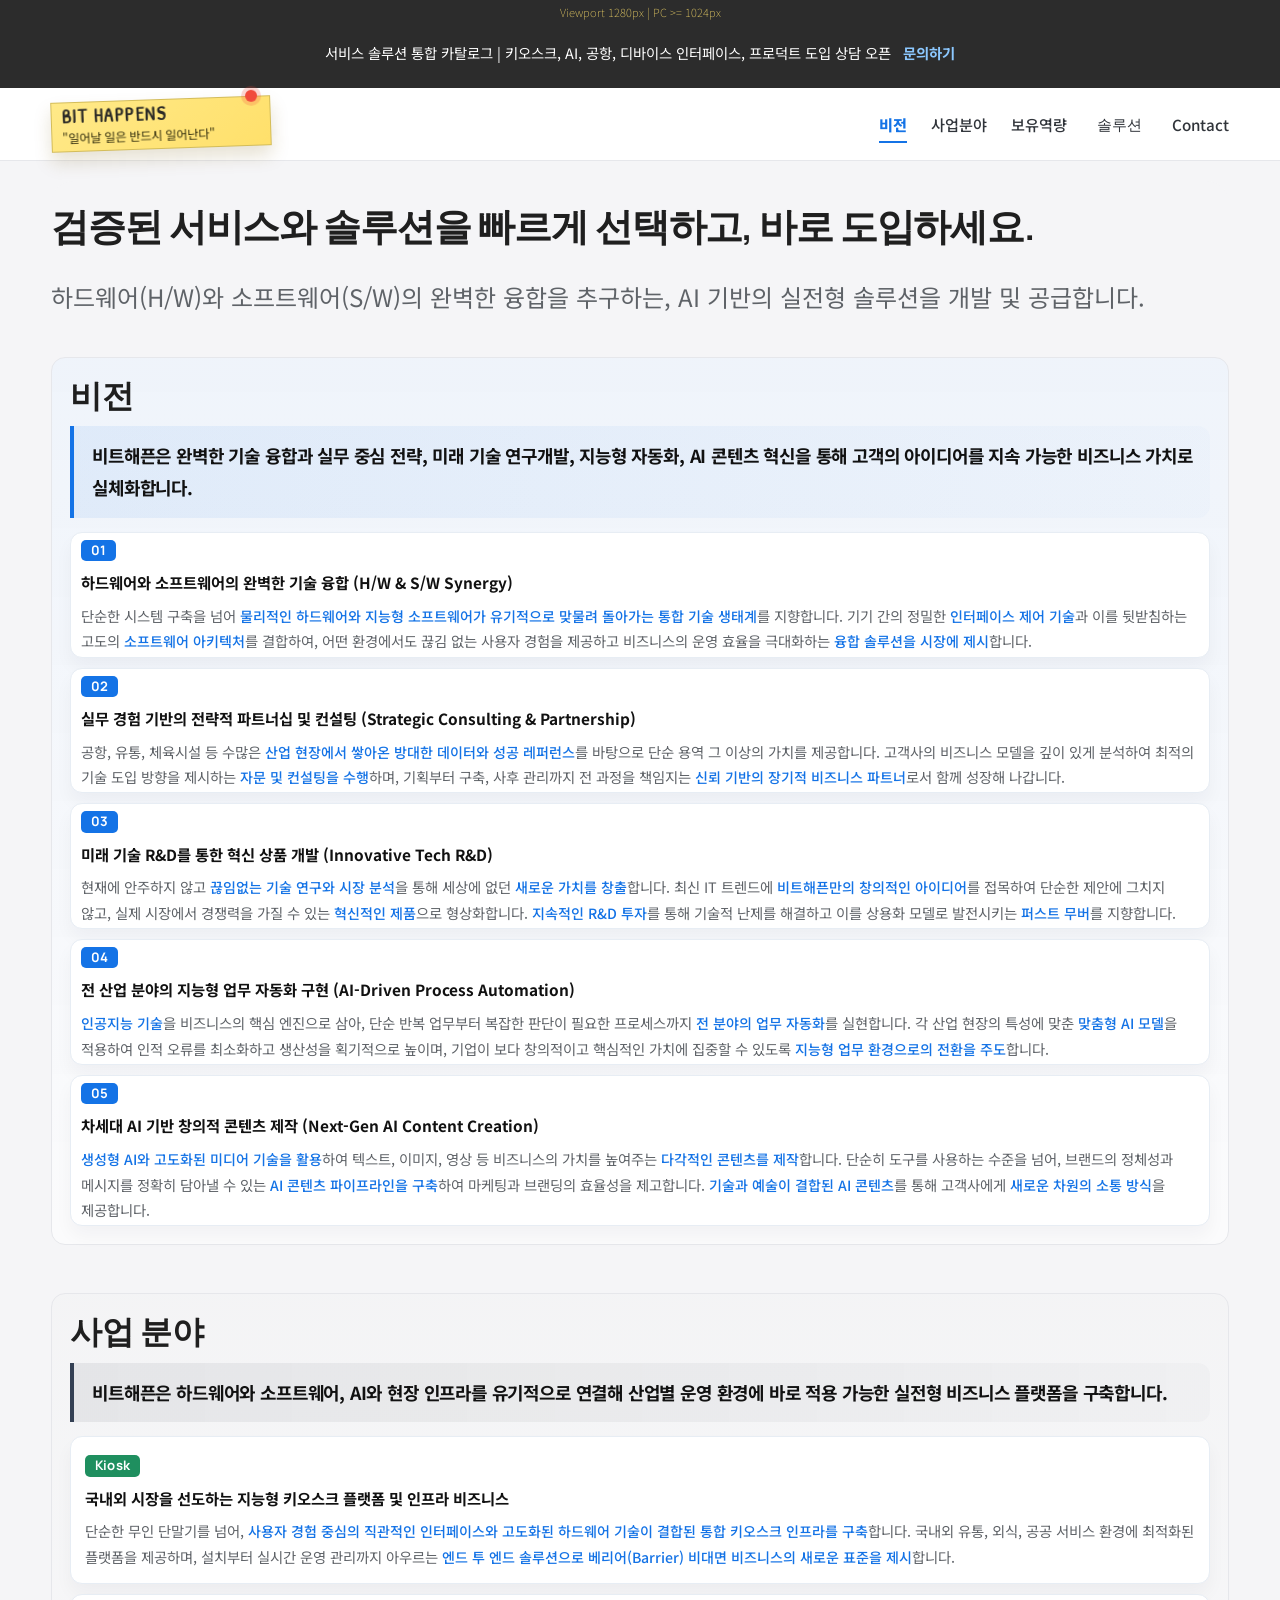
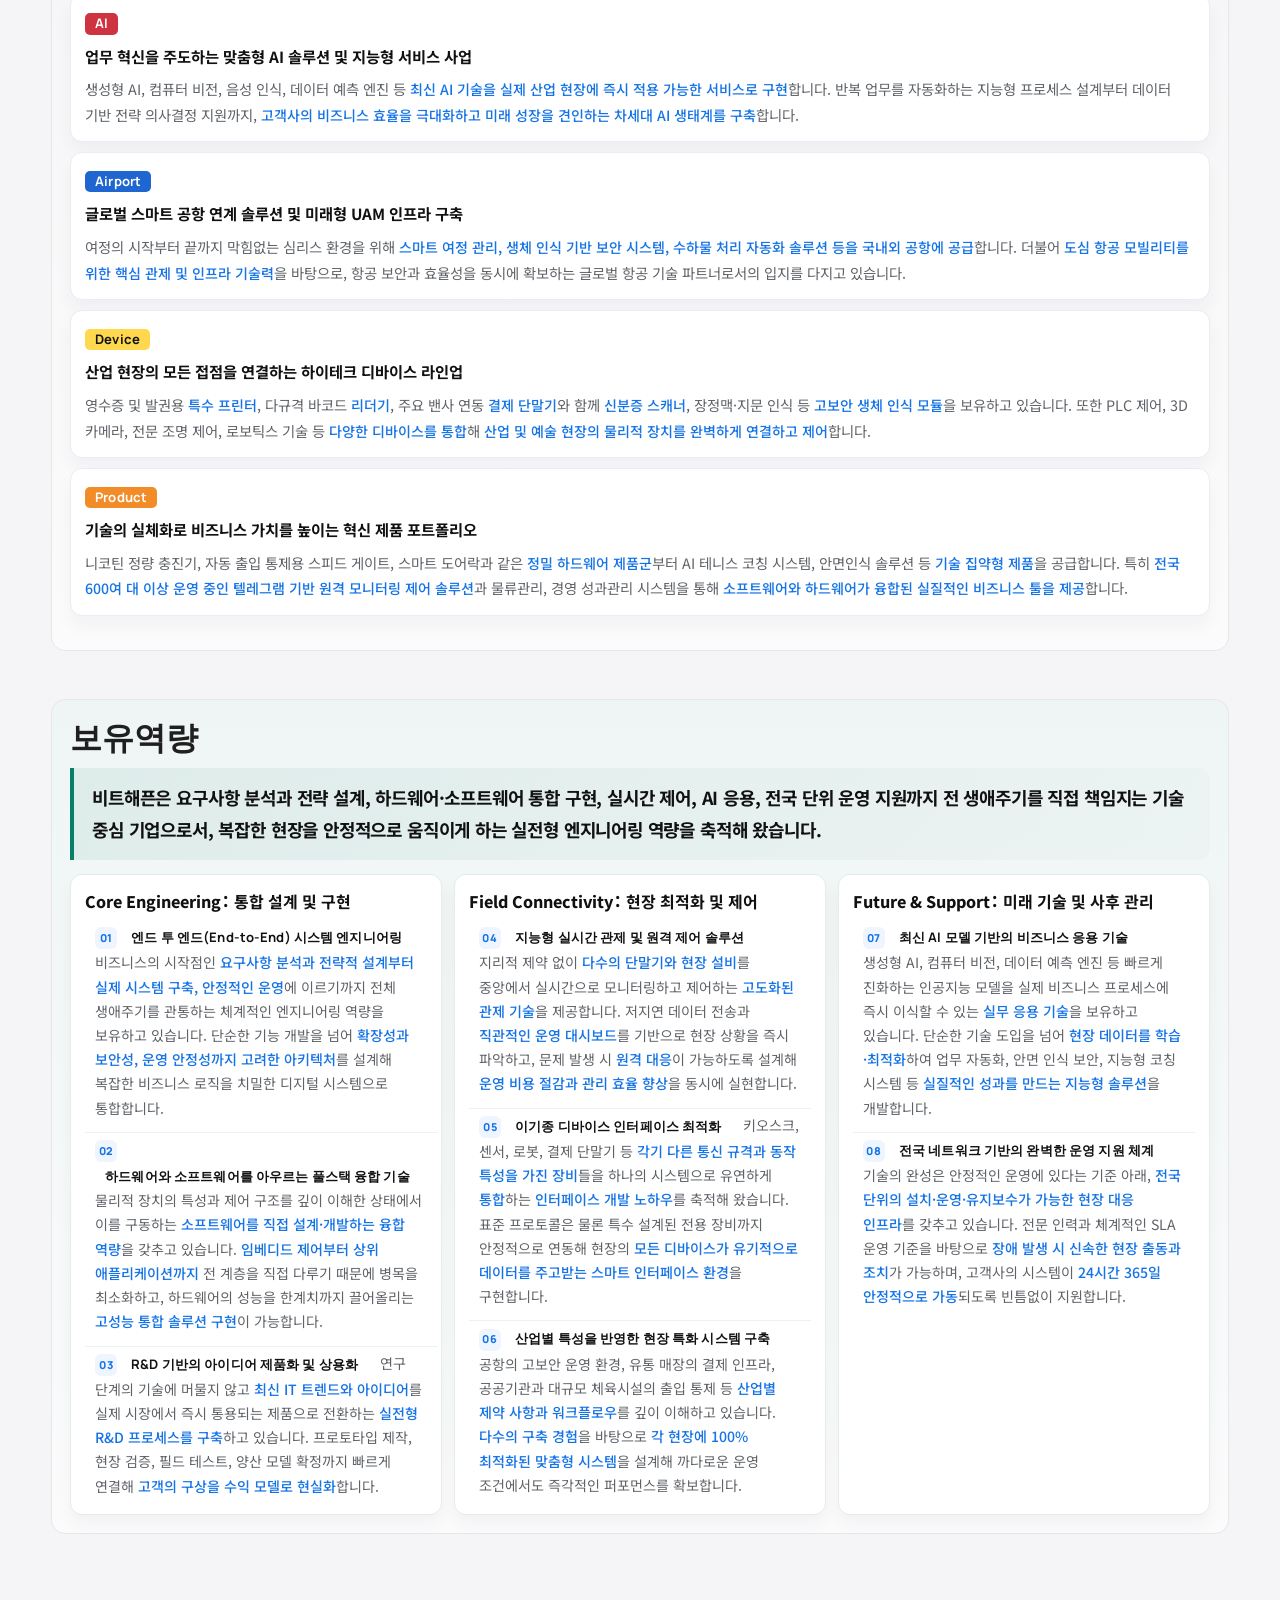
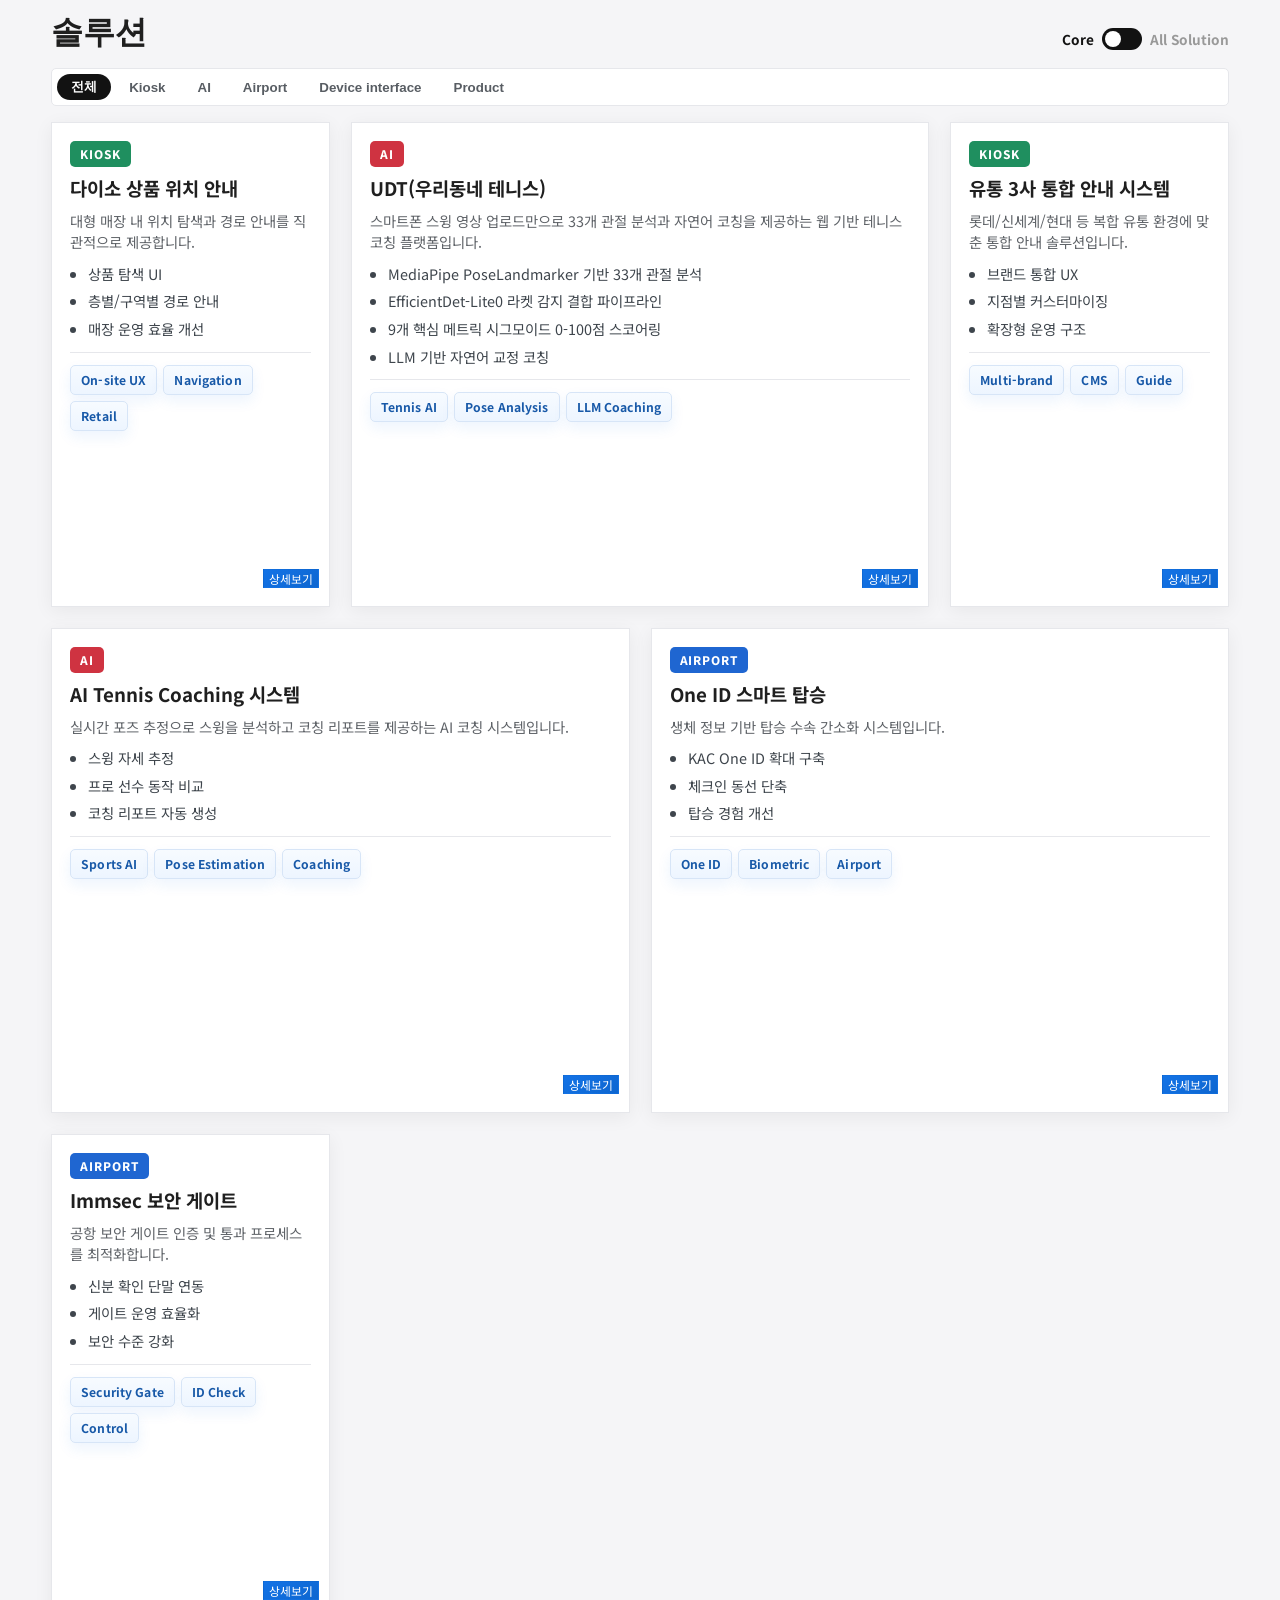
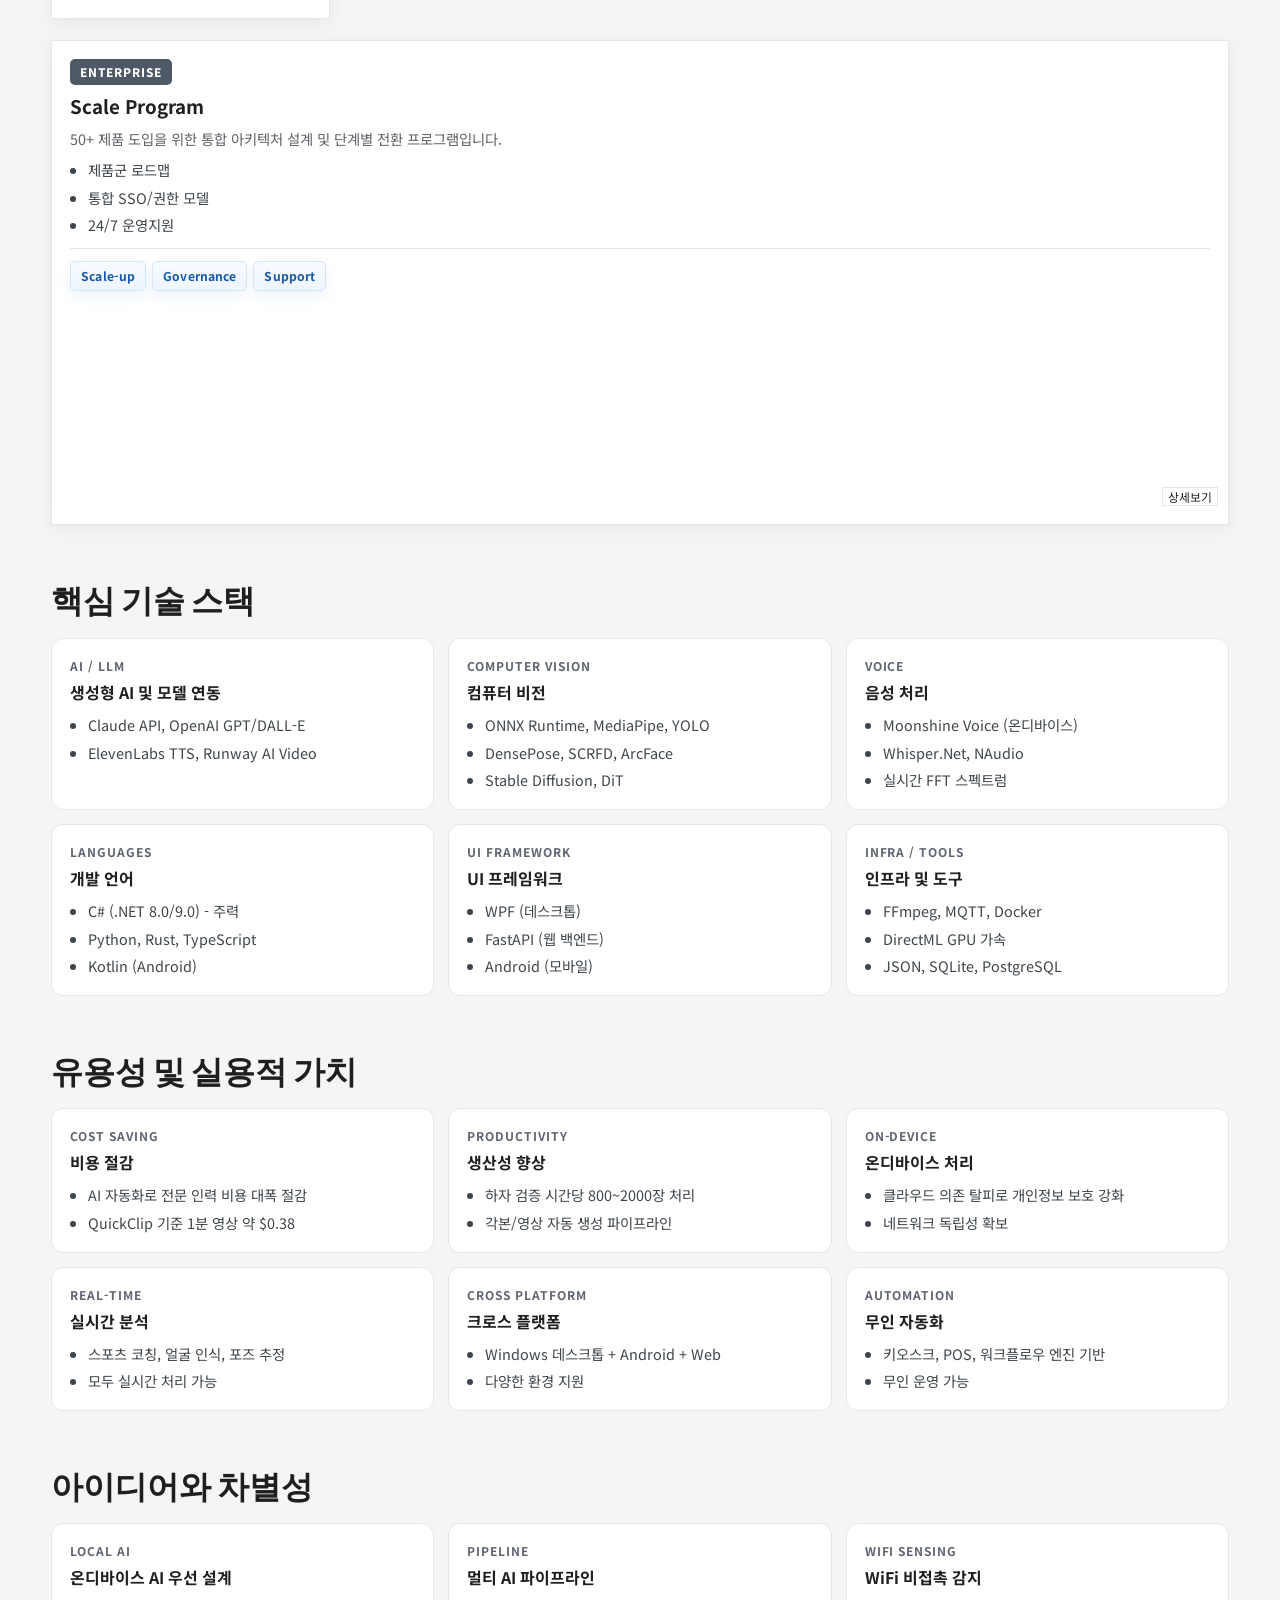
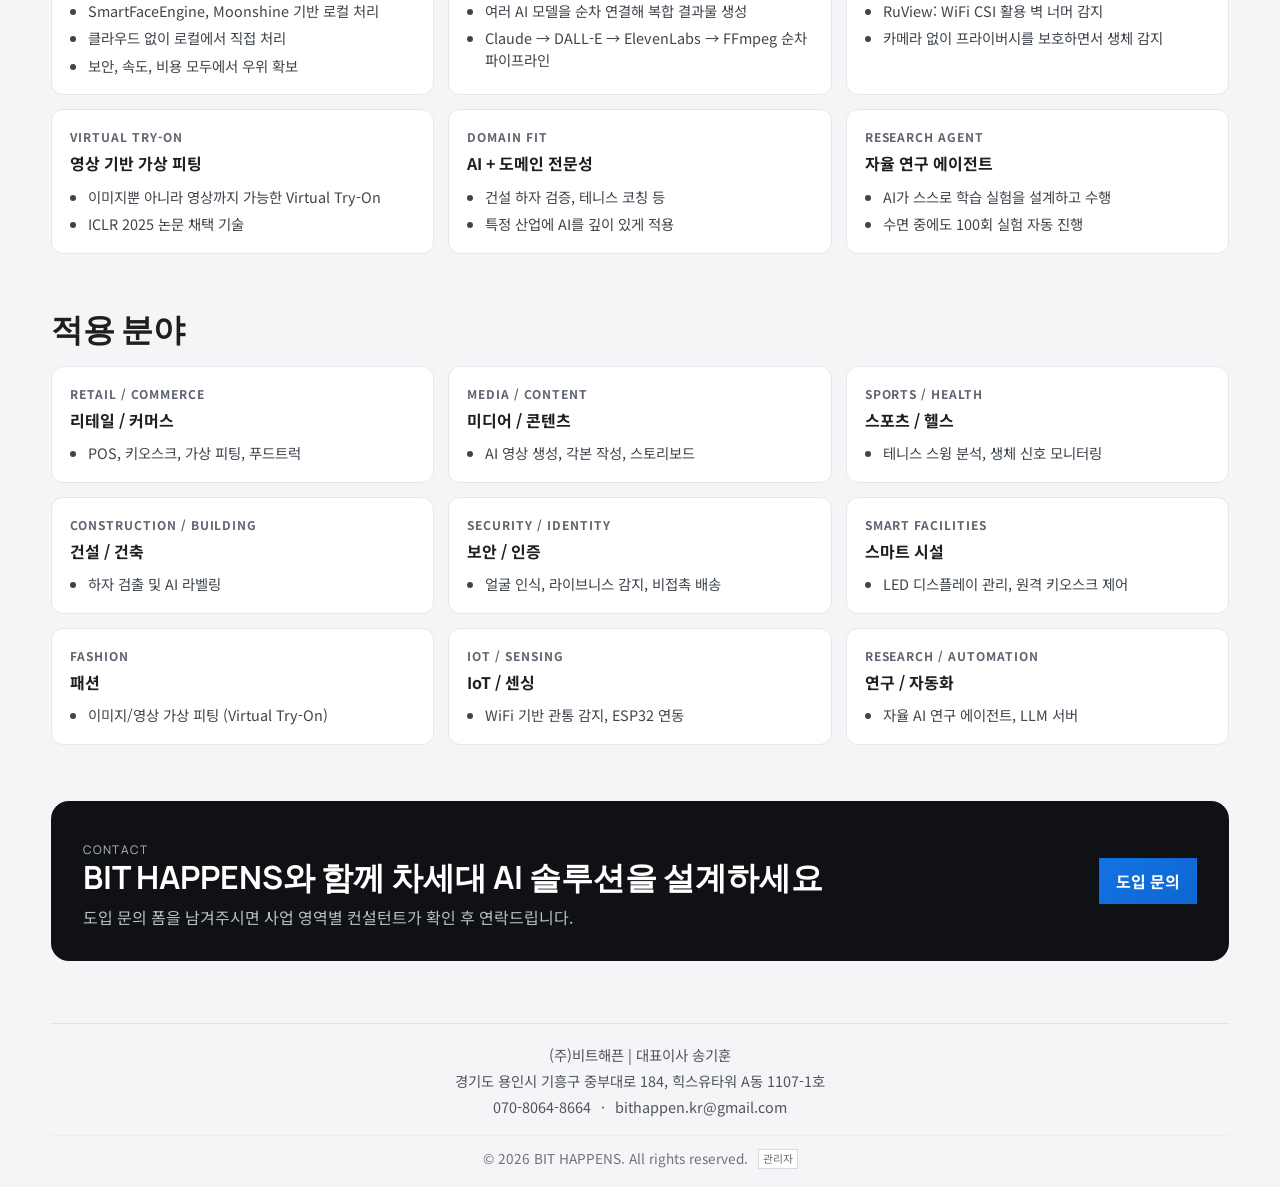
==== commit 9f52bec9: "1. 보유역량 내용 추가 2. nav 표시 방법 변경 3. footer 내용 추가 4. 비전, 사업분야, 보유기술에서 주요부분 하이라이트" ====
--- a/index.html
+++ b/index.html
@@ -65,7 +65,7 @@
                 </ul>
               </div>
             </li>
-            <li><a class="cta-mini" href="#contact">Contact</a></li>
+            <li><a href="#contact">Contact</a></li>
           </ul>
         </nav>
       </div>
@@ -88,27 +88,27 @@
               <li class="hero-vision-item">
                 <strong>01</strong>
                 <p class="hero-vision-headline">하드웨어와 소프트웨어의 완벽한 기술 융합 (H/W &amp; S/W Synergy)</p>
-                <p class="hero-vision-detail">단순한 시스템 구축을 넘어 물리적인 하드웨어와 지능형 소프트웨어가 유기적으로 맞물려 돌아가는 통합 기술 생태계를 지향합니다. 기기 간의 정밀한 인터페이스 제어 기술과 이를 뒷받침하는 고도의 소프트웨어 아키텍처를 결합하여, 어떤 환경에서도 끊김 없는 사용자 경험을 제공하고 비즈니스의 운영 효율을 극대화하는 융합 솔루션을 시장에 제시합니다.</p>
+                <p class="hero-vision-detail">단순한 시스템 구축을 넘어 <span class="capability-accent-blue">물리적인 하드웨어와 지능형 소프트웨어가 유기적으로 맞물려 돌아가는 통합 기술 생태계</span>를 지향합니다. 기기 간의 정밀한 <span class="capability-accent-blue">인터페이스 제어 기술</span>과 이를 뒷받침하는 고도의 <span class="capability-accent-blue">소프트웨어 아키텍처</span>를 결합하여, 어떤 환경에서도 끊김 없는 사용자 경험을 제공하고 비즈니스의 운영 효율을 극대화하는 <span class="capability-accent-blue">융합 솔루션을 시장에 제시</span>합니다.</p>
               </li>
               <li class="hero-vision-item">
                 <strong>02</strong>
                 <p class="hero-vision-headline">실무 경험 기반의 전략적 파트너십 및 컨설팅 (Strategic Consulting &amp; Partnership)</p>
-                <p class="hero-vision-detail">공항, 유통, 체육시설 등 수많은 산업 현장에서 쌓아온 방대한 데이터와 성공 레퍼런스를 바탕으로 단순 용역 그 이상의 가치를 제공합니다. 고객사의 비즈니스 모델을 깊이 있게 분석하여 최적의 기술 도입 방향을 제시하는 자문 및 컨설팅을 수행하며, 기획부터 구축, 사후 관리까지 전 과정을 책임지는 신뢰 기반의 장기적 비즈니스 파트너로서 함께 성장해 나갑니다.</p>
+                <p class="hero-vision-detail">공항, 유통, 체육시설 등 수많은 <span class="capability-accent-blue">산업 현장에서 쌓아온 방대한 데이터와 성공 레퍼런스</span>를 바탕으로 단순 용역 그 이상의 가치를 제공합니다. 고객사의 비즈니스 모델을 깊이 있게 분석하여 최적의 기술 도입 방향을 제시하는 <span class="capability-accent-blue">자문 및 컨설팅을 수행</span>하며, 기획부터 구축, 사후 관리까지 전 과정을 책임지는 <span class="capability-accent-blue">신뢰 기반의 장기적 비즈니스 파트너</span>로서 함께 성장해 나갑니다.</p>
               </li>
               <li class="hero-vision-item">
                 <strong>03</strong>
                 <p class="hero-vision-headline">미래 기술 R&amp;D를 통한 혁신 상품 개발 (Innovative Tech R&amp;D)</p>
-                <p class="hero-vision-detail">현재에 안주하지 않고 끊임없는 기술 연구와 시장 분석을 통해 세상에 없던 새로운 가치를 창출합니다. 최신 IT 트렌드에 비트해픈만의 창의적인 아이디어를 접목하여 단순한 제안에 그치지 않고, 실제 시장에서 경쟁력을 가질 수 있는 혁신적인 제품으로 형상화합니다. 지속적인 R&amp;D 투자를 통해 기술적 난제를 해결하고 이를 상용화 모델로 발전시키는 퍼스트 무버를 지향합니다.</p>
+                <p class="hero-vision-detail">현재에 안주하지 않고 <span class="capability-accent-blue">끊임없는 기술 연구와 시장 분석</span>을 통해 세상에 없던 <span class="capability-accent-blue">새로운 가치를 창출</span>합니다. 최신 IT 트렌드에 <span class="capability-accent-blue">비트해픈만의 창의적인 아이디어</span>를 접목하여 단순한 제안에 그치지 않고, 실제 시장에서 경쟁력을 가질 수 있는 <span class="capability-accent-blue">혁신적인 제품</span>으로 형상화합니다. <span class="capability-accent-blue">지속적인 R&amp;D 투자</span>를 통해 기술적 난제를 해결하고 이를 상용화 모델로 발전시키는 <span class="capability-accent-blue">퍼스트 무버</span>를 지향합니다.</p>
               </li>
               <li class="hero-vision-item">
                 <strong>04</strong>
                 <p class="hero-vision-headline">전 산업 분야의 지능형 업무 자동화 구현 (AI-Driven Process Automation)</p>
-                <p class="hero-vision-detail">인공지능 기술을 비즈니스의 핵심 엔진으로 삼아, 단순 반복 업무부터 복잡한 판단이 필요한 프로세스까지 전 분야의 업무 자동화를 실현합니다. 각 산업 현장의 특성에 맞춘 맞춤형 AI 모델을 적용하여 인적 오류를 최소화하고 생산성을 획기적으로 높이며, 기업이 보다 창의적이고 핵심적인 가치에 집중할 수 있도록 지능형 업무 환경으로의 전환을 주도합니다.</p>
+                <p class="hero-vision-detail"><span class="capability-accent-blue">인공지능 기술</span>을 비즈니스의 핵심 엔진으로 삼아, 단순 반복 업무부터 복잡한 판단이 필요한 프로세스까지 <span class="capability-accent-blue">전 분야의 업무 자동화</span>를 실현합니다. 각 산업 현장의 특성에 맞춘 <span class="capability-accent-blue">맞춤형 AI 모델</span>을 적용하여 인적 오류를 최소화하고 생산성을 획기적으로 높이며, 기업이 보다 창의적이고 핵심적인 가치에 집중할 수 있도록 <span class="capability-accent-blue">지능형 업무 환경으로의 전환을 주도</span>합니다.</p>
               </li>
               <li class="hero-vision-item">
                 <strong>05</strong>
                 <p class="hero-vision-headline">차세대 AI 기반 창의적 콘텐츠 제작 (Next-Gen AI Content Creation)</p>
-                <p class="hero-vision-detail">생성형 AI와 고도화된 미디어 기술을 활용하여 텍스트, 이미지, 영상 등 비즈니스의 가치를 높여주는 다각적인 콘텐츠를 제작합니다. 단순히 도구를 사용하는 수준을 넘어, 브랜드의 정체성과 메시지를 정확히 담아낼 수 있는 AI 콘텐츠 파이프라인을 구축하여 마케팅과 브랜딩의 효율성을 제고합니다. 기술과 예술이 결합된 AI 콘텐츠를 통해 고객사에게 새로운 차원의 소통 방식을 제공합니다.</p>
+                <p class="hero-vision-detail"><span class="capability-accent-blue">생성형 AI와 고도화된 미디어 기술을 활용</span>하여 텍스트, 이미지, 영상 등 비즈니스의 가치를 높여주는 <span class="capability-accent-blue">다각적인 콘텐츠를 제작</span>합니다. 단순히 도구를 사용하는 수준을 넘어, 브랜드의 정체성과 메시지를 정확히 담아낼 수 있는 <span class="capability-accent-blue">AI 콘텐츠 파이프라인을 구축</span>하여 마케팅과 브랜딩의 효율성을 제고합니다. <span class="capability-accent-blue">기술과 예술이 결합된 AI 콘텐츠</span>를 통해 고객사에게 <span class="capability-accent-blue">새로운 차원의 소통 방식</span>을 제공합니다.</p>
               </li>
             </ul>
           </div>
@@ -121,34 +121,34 @@
             <li class="hero-field hero-field--kiosk">
               <strong>Kiosk</strong>
               <p class="business-area-headline">국내외 시장을 선도하는 지능형 키오스크 플랫폼 및 인프라 비즈니스</p>
-              <p class="business-area-detail">단순한 무인 단말기를 넘어, 사용자 경험 중심의 직관적인 인터페이스와 고도화된 하드웨어 기술이 결합된 통합 키오스크 인프라를 구축합니다. 국내외 유통, 외식, 공공 서비스 환경에 최적화된 플랫폼을 제공하며, 설치부터 실시간 운영 관리까지 아우르는 엔드 투 엔드 솔루션으로 비대면 비즈니스의 새로운 표준을 제시합니다.</p>
+              <p class="business-area-detail">단순한 무인 단말기를 넘어, <span class="capability-accent-blue">사용자 경험 중심의 직관적인 인터페이스와 고도화된 하드웨어 기술이 결합된 통합 키오스크 인프라를 구축</span>합니다. 국내외 유통, 외식, 공공 서비스 환경에 최적화된 플랫폼을 제공하며, 설치부터 실시간 운영 관리까지 아우르는 <span class="capability-accent-blue">엔드 투 엔드 솔루션으로 베리어(Barrier) 비대면 비즈니스의 새로운 표준을 제시</span>합니다.</p>
             </li>
             <li class="hero-field hero-field--ai">
               <strong>AI</strong>
               <p class="business-area-headline">업무 혁신을 주도하는 맞춤형 AI 솔루션 및 지능형 서비스 사업</p>
-              <p class="business-area-detail">생성형 AI, 컴퓨터 비전, 음성 인식, 데이터 예측 엔진 등 최신 AI 기술을 실제 산업 현장에 즉시 적용 가능한 서비스로 구현합니다. 반복 업무를 자동화하는 지능형 프로세스 설계부터 데이터 기반 전략 의사결정 지원까지, 고객사의 비즈니스 효율을 극대화하고 미래 성장을 견인하는 차세대 AI 생태계를 구축합니다.</p>
+              <p class="business-area-detail">생성형 AI, 컴퓨터 비전, 음성 인식, 데이터 예측 엔진 등 <span class="capability-accent-blue">최신 AI 기술을 실제 산업 현장에 즉시 적용 가능한 서비스로 구현</span>합니다. 반복 업무를 자동화하는 지능형 프로세스 설계부터 데이터 기반 전략 의사결정 지원까지, <span class="capability-accent-blue">고객사의 비즈니스 효율을 극대화하고 미래 성장을 견인하는 차세대 AI 생태계를 구축</span>합니다.</p>
             </li>
             <li class="hero-field hero-field--airport">
               <strong>Airport</strong>
               <p class="business-area-headline">글로벌 스마트 공항 연계 솔루션 및 미래형 UAM 인프라 구축</p>
-              <p class="business-area-detail">여정의 시작부터 끝까지 막힘없는 심리스 환경을 위해 스마트 여정 관리, 생체 인식 기반 보안 시스템, 수하물 처리 자동화 솔루션을 국내외 공항에 공급합니다. 더불어 도심 항공 모빌리티를 위한 핵심 관제 및 인프라 기술력을 바탕으로, 항공 보안과 효율성을 동시에 확보하는 글로벌 항공 기술 파트너로서의 입지를 다지고 있습니다.</p>
+              <p class="business-area-detail">여정의 시작부터 끝까지 막힘없는 심리스 환경을 위해 <span class="capability-accent-blue">스마트 여정 관리, 생체 인식 기반 보안 시스템, 수하물 처리 자동화 솔루션 등을 국내외 공항에 공급</span>합니다. 더불어 <span class="capability-accent-blue">도심 항공 모빌리티를 위한 핵심 관제 및 인프라 기술력</span>을 바탕으로, 항공 보안과 효율성을 동시에 확보하는 글로벌 항공 기술 파트너로서의 입지를 다지고 있습니다.</p>
             </li>
             <li class="hero-field hero-field--device">
               <strong>Device</strong>
               <p class="business-area-headline">산업 현장의 모든 접점을 연결하는 하이테크 디바이스 라인업</p>
-              <p class="business-area-detail">영수증 및 발권용 특수 프린터, 다규격 바코드 리더기, 주요 밴사 연동 결제 단말기와 함께 신분증 스캐너, 장정맥·지문 인식 등 고보안 생체 인식 모듈을 보유하고 있습니다. 또한 PLC 제어, 3D 카메라, 전문 조명 제어, 로보틱스 기술을 통합해 산업 및 예술 현장의 물리적 장치를 완벽하게 연결하고 제어합니다.</p>
+              <p class="business-area-detail">영수증 및 발권용 <span class="capability-accent-blue">특수 프린터</span>, 다규격 바코드 <span class="capability-accent-blue">리더기</span>, 주요 밴사 연동 <span class="capability-accent-blue">결제 단말기</span>와 함께 <span class="capability-accent-blue">신분증 스캐너</span>, 장정맥·지문 인식 등 <span class="capability-accent-blue">고보안 생체 인식 모듈</span>을 보유하고 있습니다. 또한 PLC 제어, 3D 카메라, 전문 조명 제어, 로보틱스 기술 등 <span class="capability-accent-blue">다양한 디바이스를 통합</span>해 <span class="capability-accent-blue">산업 및 예술 현장의 물리적 장치를 완벽하게 연결하고 제어</span>합니다.</p>
             </li>
             <li class="hero-field hero-field--product">
               <strong>Product</strong>
               <p class="business-area-headline">기술의 실체화로 비즈니스 가치를 높이는 혁신 제품 포트폴리오</p>
-              <p class="business-area-detail">니코틴 정량 충진기, 자동 출입 통제용 스피드 게이트, 스마트 도어락과 같은 정밀 하드웨어 제품군부터 AI 테니스 코칭 시스템, 안면인식 솔루션 등 기술 집약형 제품을 공급합니다. 특히 전국 600여 대 이상 운영 중인 텔레그램 기반 원격 모니터링 제어 솔루션과 물류관리, 경영 성과관리 시스템을 통해 소프트웨어와 하드웨어가 융합된 실질적인 비즈니스 툴을 제공합니다.</p>
+              <p class="business-area-detail">니코틴 정량 충진기, 자동 출입 통제용 스피드 게이트, 스마트 도어락과 같은 <span class="capability-accent-blue">정밀 하드웨어 제품군</span>부터 AI 테니스 코칭 시스템, 안면인식 솔루션 등 <span class="capability-accent-blue">기술 집약형 제품</span>을 공급합니다. 특히 <span class="capability-accent-blue">전국 600여 대 이상 운영 중인 텔레그램 기반 원격 모니터링 제어 솔루션</span>과 물류관리, 경영 성과관리 시스템을 통해 <span class="capability-accent-blue">소프트웨어와 하드웨어가 융합된 실질적인 비즈니스 툴을 제공</span>합니다.</p>
             </li>
           </ul>
         </div>
           <div class="hero-panel hero-capability-panel" id="capabilities">
             <h2>보유역량</h2>
             <p class="hero-capability-summary">
-              비트해픈은 AI와 실시간 제어 기술이 집약된 하드웨어·소프트웨어 통합 솔루션을 바탕으로, 정밀한 시스템 설계부터 전국 단위의 안정적인 운영 관리까지 비즈니스의 전 과정을 책임지는 독보적인 기술 생태계를 구축하고 있습니다.
+              비트해픈은 요구사항 분석과 전략 설계, 하드웨어·소프트웨어 통합 구현, 실시간 제어, AI 응용, 전국 단위 운영 지원까지 전 생애주기를 직접 책임지는 기술 중심 기업으로서, 복잡한 현장을 안정적으로 움직이게 하는 실전형 엔지니어링 역량을 축적해 왔습니다.
             </p>
             <div class="hero-capability-grid">
               <article class="hero-capability-card">
@@ -159,15 +159,15 @@
                 <ul class="hero-capability-list">
                   <li>
                     <strong>엔드 투 엔드(End-to-End) 시스템 엔지니어링</strong>
-                    <span>분석과 설계부터 구축, 운영까지 전 과정을 아우르는 체계적인 시스템 통합 능력</span>
+                    <span>비즈니스의 시작점인 <span class="capability-accent-blue">요구사항 분석과 전략적 설계부터 실제 시스템 구축, 안정적인 운영</span>에 이르기까지 전체 생애주기를 관통하는 체계적인 엔지니어링 역량을 보유하고 있습니다. 단순한 기능 개발을 넘어 <span class="capability-accent-blue">확장성과 보안성, 운영 안정성까지 고려한 아키텍처</span>를 설계해 복잡한 비즈니스 로직을 치밀한 디지털 시스템으로 통합합니다.</span>
                   </li>
                   <li>
                     <strong>하드웨어와 소프트웨어를 아우르는 풀스택 융합 기술</strong>
-                    <span>장치와 프로그램의 완벽한 조화를 구현하는 통합 개발 및 최적화 역량</span>
+                    <span>물리적 장치의 특성과 제어 구조를 깊이 이해한 상태에서 이를 구동하는 <span class="capability-accent-blue">소프트웨어를 직접 설계·개발하는 융합 역량</span>을 갖추고 있습니다. <span class="capability-accent-blue">임베디드 제어부터 상위 애플리케이션까지</span> 전 계층을 직접 다루기 때문에 병목을 최소화하고, 하드웨어의 성능을 한계치까지 끌어올리는 <span class="capability-accent-blue">고성능 통합 솔루션 구현</span>이 가능합니다.</span>
                   </li>
                   <li>
                     <strong>R&amp;D 기반의 아이디어 제품화 및 상용화</strong>
-                    <span>최신 기술 연구를 넘어 시장성 있는 혁신 제품으로 빠르게 연결하는 비즈니스 실현 능력</span>
+                    <span>연구 단계의 기술에 머물지 않고 <span class="capability-accent-blue">최신 IT 트렌드와 아이디어</span>를 실제 시장에서 즉시 통용되는 제품으로 전환하는 <span class="capability-accent-blue">실전형 R&amp;D 프로세스를 구축</span>하고 있습니다. 프로토타입 제작, 현장 검증, 필드 테스트, 양산 모델 확정까지 빠르게 연결해 <span class="capability-accent-blue">고객의 구상을 수익 모델로 현실화</span>합니다.</span>
                   </li>
                 </ul>
               </article>
@@ -179,15 +179,15 @@
                 <ul class="hero-capability-list">
                   <li>
                     <strong>지능형 실시간 관제 및 원격 제어 솔루션</strong>
-                    <span>공간의 제약 없이 현장을 모니터링하고 즉각적으로 제어하는 고성능 원격 관리 기술</span>
+                    <span>지리적 제약 없이 <span class="capability-accent-blue">다수의 단말기와 현장 설비</span>를 중앙에서 실시간으로 모니터링하고 제어하는 <span class="capability-accent-blue">고도화된 관제 기술</span>을 제공합니다. 저지연 데이터 전송과 <span class="capability-accent-blue">직관적인 운영 대시보드</span>를 기반으로 현장 상황을 즉시 파악하고, 문제 발생 시 <span class="capability-accent-blue">원격 대응</span>이 가능하도록 설계해 <span class="capability-accent-blue">운영 비용 절감과 관리 효율 향상</span>을 동시에 실현합니다.</span>
                   </li>
                   <li>
                     <strong>이기종 디바이스 인터페이스 최적화</strong>
-                    <span>다양한 현장 장비와 시스템을 유연하게 연결하는 맞춤형 인터페이스 개발 역량</span>
+                    <span>키오스크, 센서, 로봇, 결제 단말기 등 <span class="capability-accent-blue">각기 다른 통신 규격과 동작 특성을 가진 장비</span>들을 하나의 시스템으로 유연하게 <span class="capability-accent-blue">통합</span>하는 <span class="capability-accent-blue">인터페이스 개발 노하우</span>를 축적해 왔습니다. 표준 프로토콜은 물론 특수 설계된 전용 장비까지 안정적으로 연동해 현장의 <span class="capability-accent-blue">모든 디바이스가 유기적으로 데이터를 주고받는 스마트 인터페이스 환경</span>을 구현합니다.</span>
                   </li>
                   <li>
                     <strong>산업별 특성을 반영한 현장 특화 시스템 구축</strong>
-                    <span>공항, 유통, 공공기관, 체육시설 등 각 산업 현장에 최적화된 맞춤형 솔루션 제공</span>
+                    <span>공항의 고보안 운영 환경, 유통 매장의 결제 인프라, 공공기관과 대규모 체육시설의 출입 통제 등 <span class="capability-accent-blue">산업별 제약 사항과 워크플로우</span>를 깊이 이해하고 있습니다. <span class="capability-accent-blue">다수의 구축 경험</span>을 바탕으로 <span class="capability-accent-blue">각 현장에 100% 최적화된 맞춤형 시스템</span>을 설계해 까다로운 운영 조건에서도 즉각적인 퍼포먼스를 확보합니다.</span>
                   </li>
                 </ul>
               </article>
@@ -199,11 +199,11 @@
                 <ul class="hero-capability-list">
                   <li>
                     <strong>최신 AI 모델 기반의 비즈니스 응용 기술</strong>
-                    <span>다양한 AI 모델을 실무 프로세스에 이식하여 효율을 극대화하는 지능형 솔루션 개발</span>
+                    <span>생성형 AI, 컴퓨터 비전, 데이터 예측 엔진 등 빠르게 진화하는 인공지능 모델을 실제 비즈니스 프로세스에 즉시 이식할 수 있는 <span class="capability-accent-blue">실무 응용 기술</span>을 보유하고 있습니다. 단순한 기술 도입을 넘어 <span class="capability-accent-blue">현장 데이터를 학습·최적화</span>하여 업무 자동화, 안면 인식 보안, 지능형 코칭 시스템 등 <span class="capability-accent-blue">실질적인 성과를 만드는 지능형 솔루션</span>을 개발합니다.</span>
                   </li>
                   <li>
                     <strong>전국 네트워크 기반의 완벽한 운영 지원 체계</strong>
-                    <span>전국 어디서나 신속하게 대응하는 빈틈없는 설치 및 유지보수 인프라</span>
+                    <span>기술의 완성은 안정적인 운영에 있다는 기준 아래, <span class="capability-accent-blue">전국 단위의 설치·운영·유지보수가 가능한 현장 대응 인프라</span>를 갖추고 있습니다. 전문 인력과 체계적인 SLA 운영 기준을 바탕으로 <span class="capability-accent-blue">장애 발생 시 신속한 현장 출동과 조치</span>가 가능하며, 고객사의 시스템이 <span class="capability-accent-blue">24시간 365일 안정적으로 가동</span>되도록 빈틈없이 지원합니다.</span>
                   </li>
                 </ul>
               </article>
@@ -507,8 +507,34 @@
     </main>
 
     <footer class="footer">
-      <p>© 2026 BIT HAPPENS. All rights reserved.</p>
-      <a class="admin-entry" href="pages/login.html" aria-label="관리자 로그인">관리자</a>
+      <div class="footer-company-info" aria-label="회사 정보">
+        <p>(주)비트해픈 | 대표이사 송기훈</p>
+        <p>
+          <button
+            type="button"
+            class="footer-info-action"
+            data-copy-text="경기도 용인시 기흥구 중부대로 184, 힉스유타워 A동 1107-1호"
+            data-copy-label="주소"
+            aria-label="회사 주소 복사"
+          >경기도 용인시 기흥구 중부대로 184, 힉스유타워 A동 1107-1호</button>
+        </p>
+        <p>
+          <a class="footer-info-action footer-info-action--link" href="tel:07080648664" aria-label="대표전화로 전화하기">070-8064-8664</a>
+          <span class="footer-info-divider">·</span>
+          <button
+            type="button"
+            class="footer-info-action"
+            data-copy-text="bithappen.kr@gmail.com"
+            data-copy-label="이메일"
+            aria-label="이메일 주소 복사"
+          >bithappen.kr@gmail.com</button>
+        </p>
+      </div>
+
+      <div class="footer-bottom">
+        <p>© 2026 BIT HAPPENS. All rights reserved.</p>
+        <a class="admin-entry" href="pages/login.html" aria-label="관리자 로그인">관리자</a>
+      </div>
     </footer>
 
     <script src="assets/js/app-version.js"></script>
--- a/assets/css/styles.css
+++ b/assets/css/styles.css
@@ -172,12 +172,52 @@
   cursor: pointer;
   font-size: 0.95rem;
   font-weight: 500;
+  color: #30343a;
+  transition: color 0.2s ease, background-color 0.2s ease, box-shadow 0.2s ease;
+}
+
+.nav > ul > li > a,
+.nav-button {
+  position: relative;
+}
+
+.nav > ul > li > a::after,
+.nav-button::after {
+  content: '';
+  position: absolute;
+  left: 0;
+  right: 0;
+  bottom: -8px;
+  height: 2px;
+  background: #1473e6;
+  transform: scaleX(0);
+  transform-origin: center;
+  transition: transform 0.2s ease;
+}
+
+.nav > ul > li > a:hover,
+.nav-button:hover,
+.nav > ul > li > a.is-active,
+.nav-button.is-active {
+  color: #1473e6;
+  font-weight: 800;
+}
+
+.nav > ul > li > a.is-active::after,
+.nav-button.is-active::after {
+  transform: scaleX(1);
 }
 
 .cta-mini {
   border: 1px solid var(--line);
   border-radius: 999px;
   padding: 8px 12px;
+}
+
+.cta-mini.is-active {
+  color: #1473e6;
+  border-color: #bcd7fb;
+  background: #eef5ff;
 }
 
 .has-mega {
@@ -240,6 +280,12 @@
   outline: none;
 }
 
+.submenu-list a.is-active {
+  background: #eef5ff;
+  color: #1473e6;
+  font-weight: 800;
+}
+
 .mega-columns {
   display: grid;
   grid-template-columns: repeat(4, minmax(0, 1fr));
@@ -678,6 +724,19 @@
   content: ' ';
 }
 
+.hero-vision-detail .capability-accent-blue,
+.business-area-detail .capability-accent-blue,
+.hero-capability-list .capability-accent-blue {
+  color: #1473e6;
+  font-weight: 500;
+}
+
+.hero-vision-detail .capability-accent-blue::before,
+.business-area-detail .capability-accent-blue::before,
+.hero-capability-list .capability-accent-blue::before {
+  content: none;
+}
+
 .hero-field--kiosk strong {
   color: #fff;
   background: #1f8f5f;
@@ -1251,13 +1310,64 @@
 }
 
 .footer {
+  width: min(1200px, 92vw);
+  margin: 22px auto 0;
+  padding: 0 0 18px;
+}
+
+.footer-company-info {
+  border-top: 1px solid #dfe4ea;
+  border-bottom: 1px solid #e9edf2;
+  padding: 18px 0 16px;
+  text-align: center;
+}
+
+.footer-company-info p {
+  margin: 0;
+  color: #4d5560;
+  font-size: 0.9rem;
+  line-height: 1.8;
+}
+
+.footer-info-action {
+  appearance: none;
+  border: 0;
+  padding: 0;
+  margin: 0;
+  background: transparent;
+  color: inherit;
+  font: inherit;
+  line-height: inherit;
+  cursor: pointer;
+}
+
+.footer-info-action:hover,
+.footer-info-action:focus-visible {
+  color: #1473e6;
+  text-decoration: underline;
+  outline: none;
+}
+
+.footer-info-action--link {
+  text-decoration: none;
+}
+
+.footer-info-divider {
+  margin: 0 6px;
+}
+
+.footer-bottom {
   display: flex;
   justify-content: center;
   align-items: center;
   gap: 10px;
-  padding: 12px 12px 18px;
+  padding: 12px 12px 0;
   color: #6d737a;
   font-size: 0.85rem;
+}
+
+.footer-bottom p {
+  margin: 0;
 }
 
 .footer .admin-entry {
@@ -1279,6 +1389,29 @@
 .footer .admin-entry:hover {
   color: #2a3d59;
   border-color: #b9c4d2;
+}
+
+.copy-toast {
+  position: fixed;
+  left: 50%;
+  bottom: 28px;
+  transform: translateX(-50%) translateY(12px);
+  padding: 10px 14px;
+  border: 1px solid rgba(20, 115, 230, 0.16);
+  background: rgba(17, 18, 21, 0.94);
+  color: #fff;
+  font-size: 0.85rem;
+  line-height: 1.3;
+  white-space: nowrap;
+  opacity: 0;
+  pointer-events: none;
+  transition: opacity 0.18s ease, transform 0.18s ease;
+  z-index: 140;
+}
+
+.copy-toast.is-visible {
+  opacity: 1;
+  transform: translateX(-50%) translateY(0);
 }
 
 .menu-toggle {
@@ -1605,6 +1738,18 @@
     font-weight: 800;
   }
 
+  .nav > ul > li > a::after,
+  .nav-button::after {
+    display: none;
+  }
+
+  .nav > ul > li > a.is-active,
+  .nav-button.is-active {
+    padding: 8px 12px;
+    border-radius: 10px;
+    background: #eef5ff;
+  }
+
   .mega-menu {
     position: static;
     width: 100%;
@@ -1637,6 +1782,26 @@
     padding-left: 0;
   }
 
+  .footer-company-info p {
+    font-size: 0.82rem;
+    line-height: 1.7;
+    word-break: keep-all;
+  }
+
+  .footer-bottom {
+    justify-content: space-between;
+    align-items: center;
+    gap: 8px;
+    padding-inline: 0;
+  }
+
+  .copy-toast {
+    bottom: 16px;
+    max-width: calc(100vw - 24px);
+    white-space: normal;
+    text-align: center;
+  }
+
   .submenu-list a {
     padding: 8px 12px;
   }
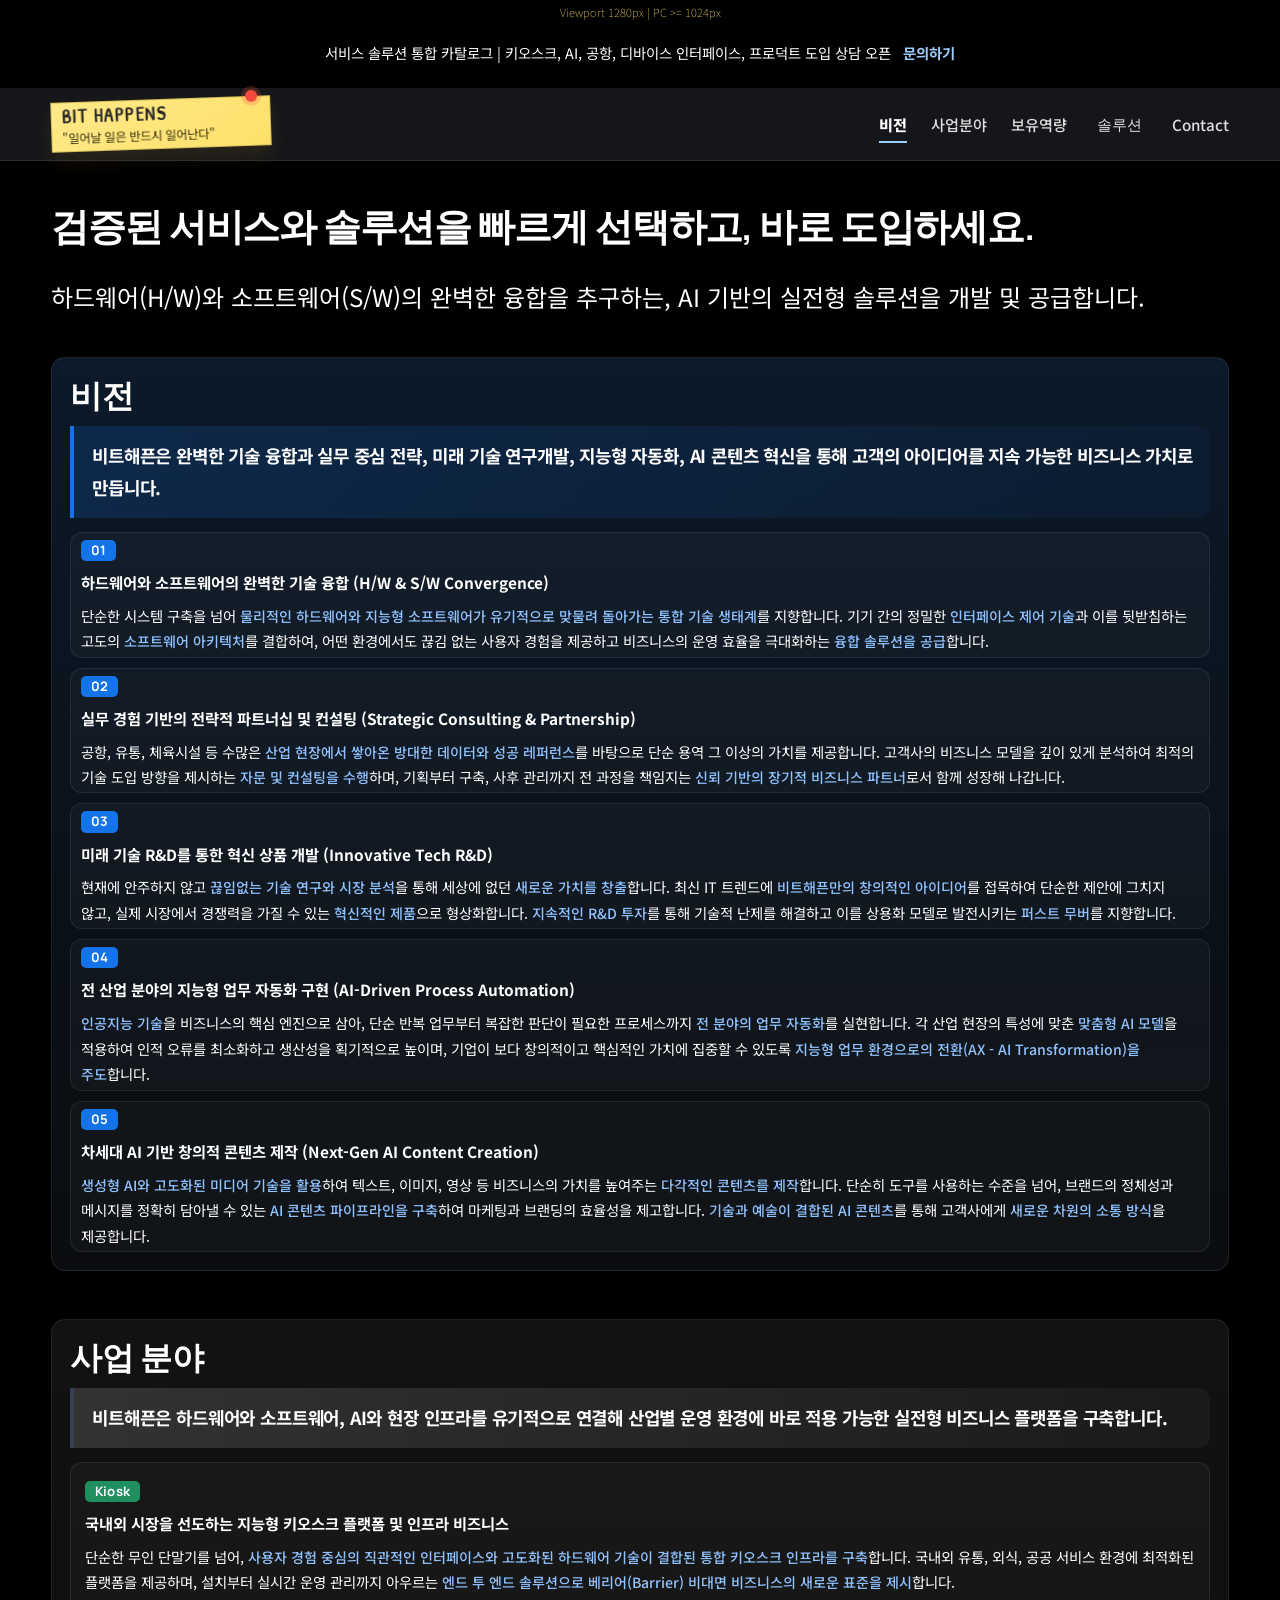
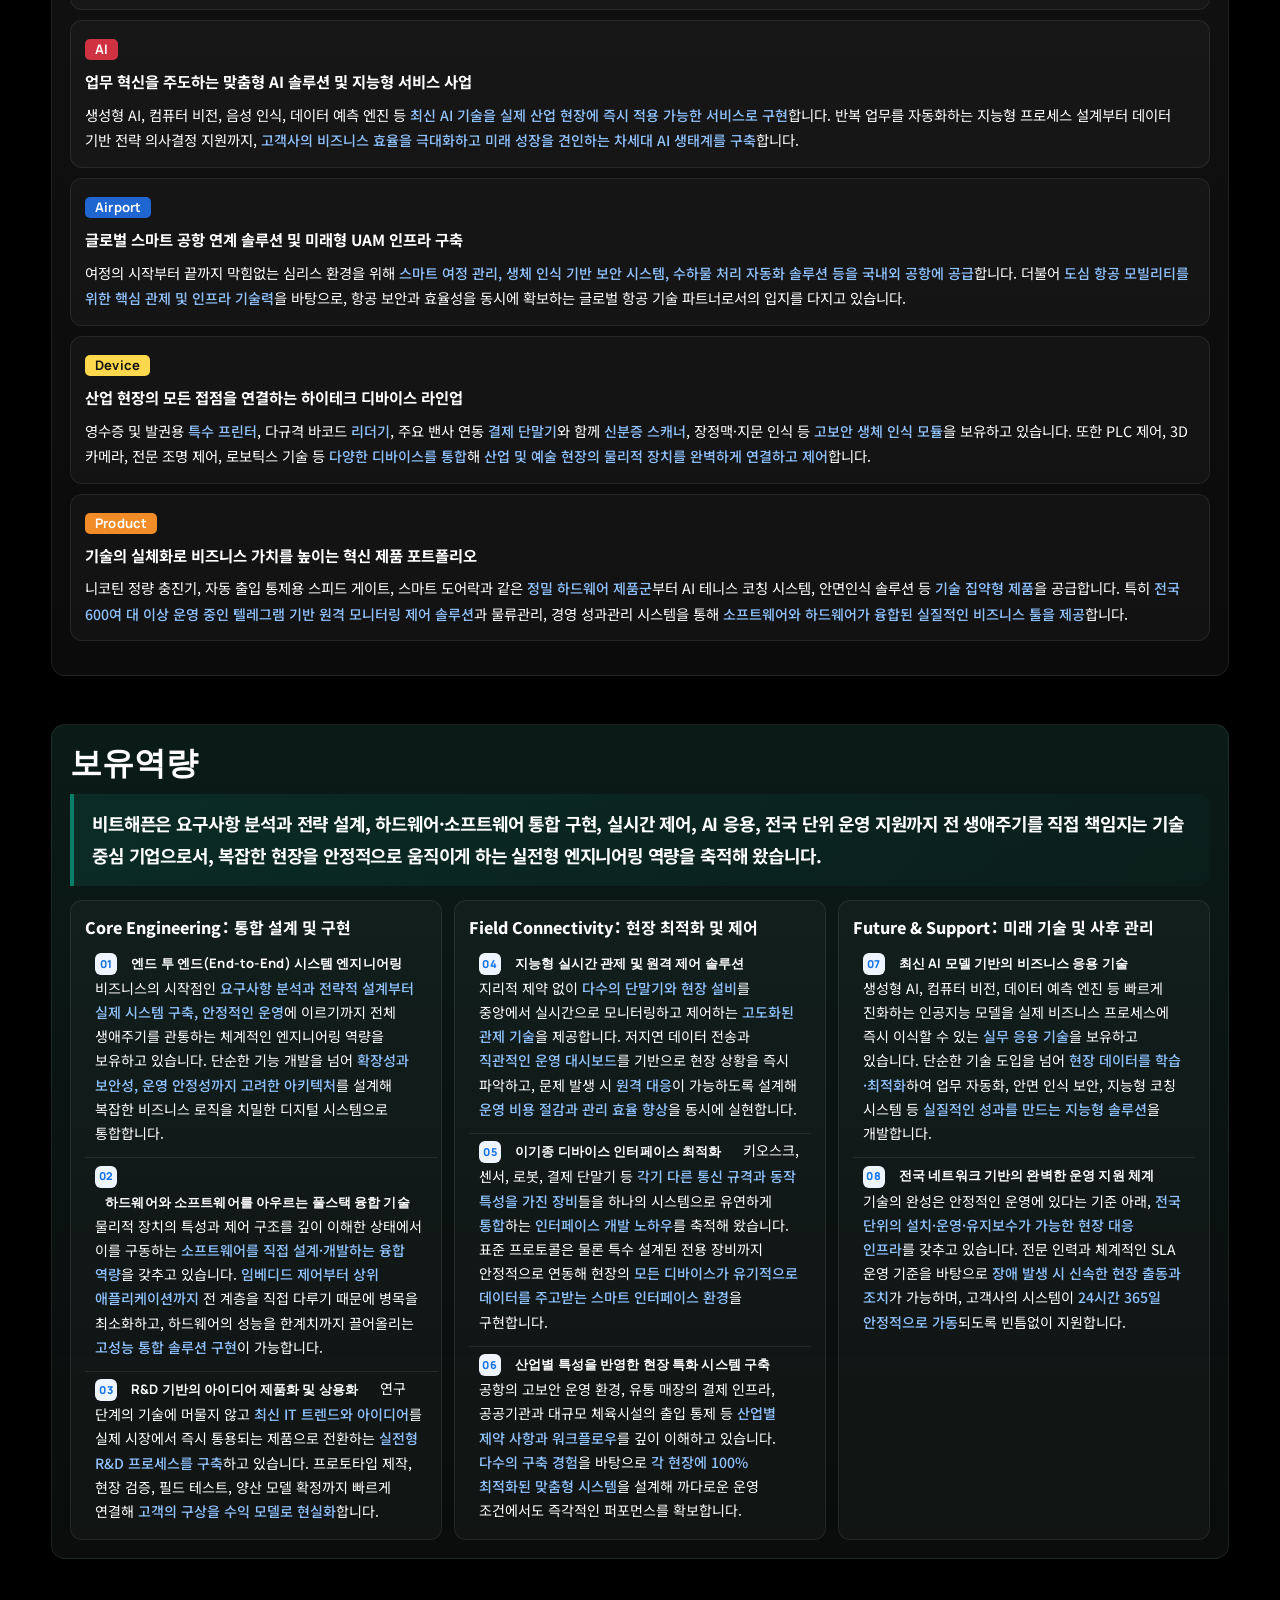
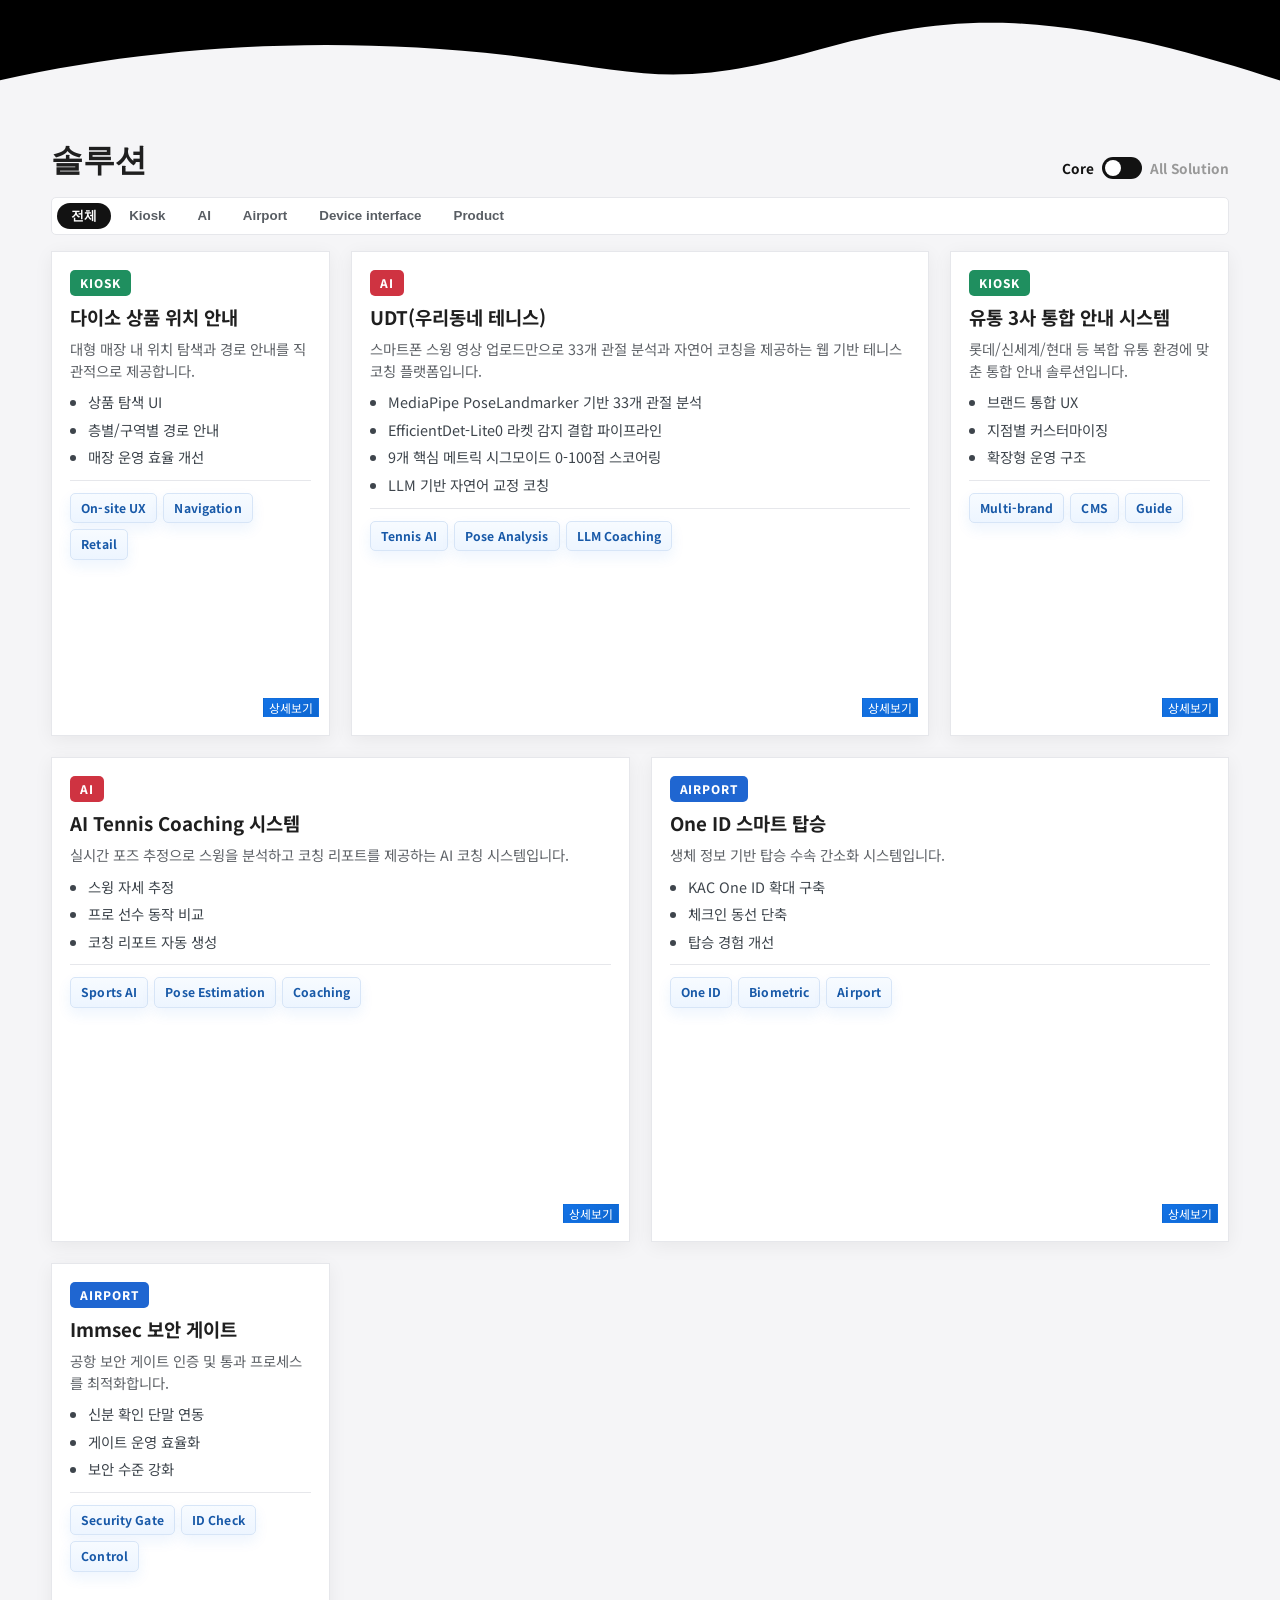
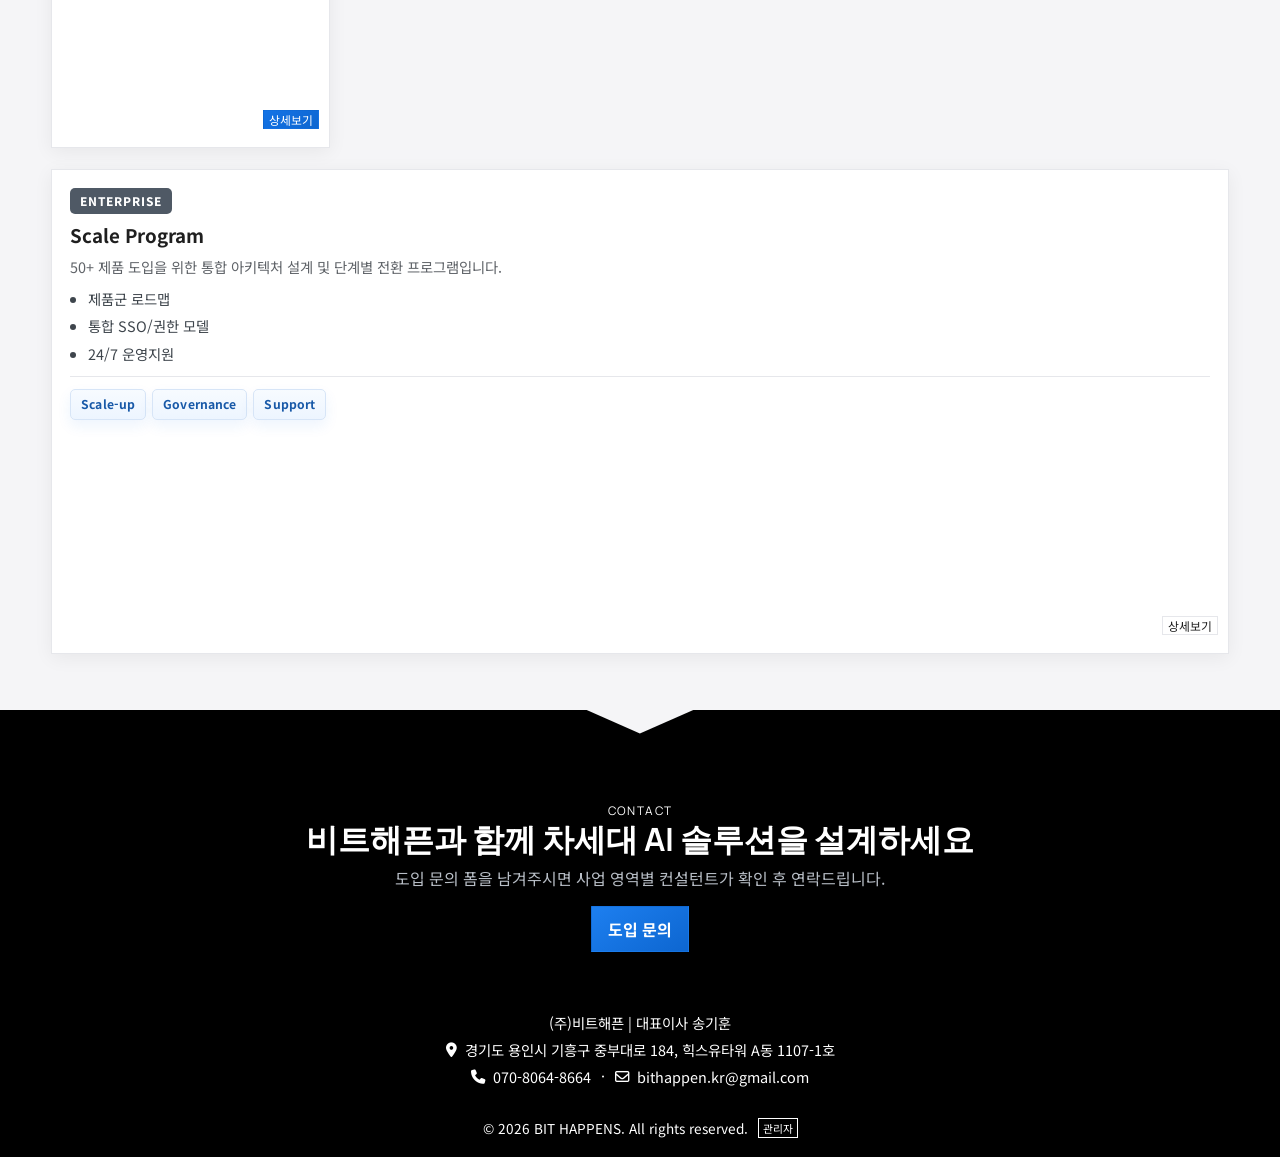
==== commit b6dd9d3a: "V 0.2" ====
--- a/index.html
+++ b/index.html
@@ -10,9 +10,17 @@
     />
     <link rel="preconnect" href="https://fonts.googleapis.com" />
     <link rel="preconnect" href="https://fonts.gstatic.com" crossorigin />
+    <link rel="preconnect" href="https://tally.so" crossorigin />
+    <link rel="dns-prefetch" href="https://tally.so" />
     <link
       href="https://fonts.googleapis.com/css2?family=Noto+Sans+KR:wght@400;500;700;800&family=Manrope:wght@600;700;800&family=Patrick+Hand+SC&display=swap"
       rel="stylesheet"
+    />
+    <link
+      rel="stylesheet"
+      href="https://cdnjs.cloudflare.com/ajax/libs/font-awesome/6.5.2/css/all.min.css"
+      crossorigin="anonymous"
+      referrerpolicy="no-referrer"
     />
     <link rel="stylesheet" href="assets/css/styles.css" />
   </head>
@@ -82,13 +90,13 @@
           <div class="hero-panel hero-vision-panel">
             <h2>비전</h2>
             <p class="hero-vision-summary">
-              비트해픈은 완벽한 기술 융합과 실무 중심 전략, 미래 기술 연구개발, 지능형 자동화, AI 콘텐츠 혁신을 통해 고객의 아이디어를 지속 가능한 비즈니스 가치로 실체화합니다.
+              비트해픈은 완벽한 기술 융합과 실무 중심 전략, 미래 기술 연구개발, 지능형 자동화, AI 콘텐츠 혁신을 통해 고객의 아이디어를 지속 가능한 비즈니스 가치로 만듭니다.
             </p>
             <ul class="hero-vision-list">
               <li class="hero-vision-item">
                 <strong>01</strong>
-                <p class="hero-vision-headline">하드웨어와 소프트웨어의 완벽한 기술 융합 (H/W &amp; S/W Synergy)</p>
-                <p class="hero-vision-detail">단순한 시스템 구축을 넘어 <span class="capability-accent-blue">물리적인 하드웨어와 지능형 소프트웨어가 유기적으로 맞물려 돌아가는 통합 기술 생태계</span>를 지향합니다. 기기 간의 정밀한 <span class="capability-accent-blue">인터페이스 제어 기술</span>과 이를 뒷받침하는 고도의 <span class="capability-accent-blue">소프트웨어 아키텍처</span>를 결합하여, 어떤 환경에서도 끊김 없는 사용자 경험을 제공하고 비즈니스의 운영 효율을 극대화하는 <span class="capability-accent-blue">융합 솔루션을 시장에 제시</span>합니다.</p>
+                <p class="hero-vision-headline">하드웨어와 소프트웨어의 완벽한 기술 융합 (H/W &amp; S/W Convergence)</p>
+                <p class="hero-vision-detail">단순한 시스템 구축을 넘어 <span class="capability-accent-blue">물리적인 하드웨어와 지능형 소프트웨어가 유기적으로 맞물려 돌아가는 통합 기술 생태계</span>를 지향합니다. 기기 간의 정밀한 <span class="capability-accent-blue">인터페이스 제어 기술</span>과 이를 뒷받침하는 고도의 <span class="capability-accent-blue">소프트웨어 아키텍처</span>를 결합하여, 어떤 환경에서도 끊김 없는 사용자 경험을 제공하고 비즈니스의 운영 효율을 극대화하는 <span class="capability-accent-blue">융합 솔루션을 공급</span>합니다.</p>
               </li>
               <li class="hero-vision-item">
                 <strong>02</strong>
@@ -103,7 +111,7 @@
               <li class="hero-vision-item">
                 <strong>04</strong>
                 <p class="hero-vision-headline">전 산업 분야의 지능형 업무 자동화 구현 (AI-Driven Process Automation)</p>
-                <p class="hero-vision-detail"><span class="capability-accent-blue">인공지능 기술</span>을 비즈니스의 핵심 엔진으로 삼아, 단순 반복 업무부터 복잡한 판단이 필요한 프로세스까지 <span class="capability-accent-blue">전 분야의 업무 자동화</span>를 실현합니다. 각 산업 현장의 특성에 맞춘 <span class="capability-accent-blue">맞춤형 AI 모델</span>을 적용하여 인적 오류를 최소화하고 생산성을 획기적으로 높이며, 기업이 보다 창의적이고 핵심적인 가치에 집중할 수 있도록 <span class="capability-accent-blue">지능형 업무 환경으로의 전환을 주도</span>합니다.</p>
+                <p class="hero-vision-detail"><span class="capability-accent-blue">인공지능 기술</span>을 비즈니스의 핵심 엔진으로 삼아, 단순 반복 업무부터 복잡한 판단이 필요한 프로세스까지 <span class="capability-accent-blue">전 분야의 업무 자동화</span>를 실현합니다. 각 산업 현장의 특성에 맞춘 <span class="capability-accent-blue">맞춤형 AI 모델</span>을 적용하여 인적 오류를 최소화하고 생산성을 획기적으로 높이며, 기업이 보다 창의적이고 핵심적인 가치에 집중할 수 있도록 <span class="capability-accent-blue">지능형 업무 환경으로의 전환(AX - AI Transformation)을 주도</span>합니다.</p>
               </li>
               <li class="hero-vision-item">
                 <strong>05</strong>
@@ -216,6 +224,22 @@
         </div>
       </section>
 
+    <div class="divider-main">
+      <svg
+        data-name="Layer 1"
+        xmlns="http://www.w3.org/2000/svg"
+        viewBox="0 0 1200 120"
+        preserveAspectRatio="none"
+      >
+        <path
+          d="M0,0V5.63C149.93,59,314.09,71.32,475.83,42.57c43-7.64,84.23-20.12,127.61-26.46,59-8.63,112.48,12.24,165.56,35.4C827.93,77.22,886,95.24,951.2,90c86.53-7,172.46-45.71,248.8-84.81V0Z"
+          class="shape-fill"
+        ></path>
+      </svg>
+    </div>
+
+
+
       <section class="container" id="plans">
         <div class="section-head between">
           <h2>솔루션</h2>
@@ -241,10 +265,10 @@
         <div class="plan-grid" id="plan-grid"></div>
       </section>
 
-      <section class="container reveal insight-section" id="tech-stack">
+      <!-- <section class="container reveal insight-section" id="tech-stack">
         <div class="section-head">
           <h2>핵심 기술 스택</h2>
-          <!-- <p>자료 14쪽 기준 항목을 빠짐없이 반영해 기술 카테고리별로 정리했습니다.</p> -->
+          <p>자료 14쪽 기준 항목을 빠짐없이 반영해 기술 카테고리별로 정리했습니다.</p>
         </div>
         <div class="insight-grid">
           <article class="insight-card">
@@ -306,7 +330,7 @@
       <section class="container reveal insight-section" id="practical-value">
         <div class="section-head">
           <h2>유용성 및 실용적 가치</h2>
-          <!-- <p>자료 15쪽 기준 항목을 빠짐없이 반영해 실질적 운영 가치를 모두 정리했습니다.</p> -->
+          <p>자료 15쪽 기준 항목을 빠짐없이 반영해 실질적 운영 가치를 모두 정리했습니다.</p>
         </div>
         <div class="insight-grid">
           <article class="insight-card">
@@ -363,7 +387,7 @@
       <section class="container reveal insight-section" id="differentiation">
         <div class="section-head">
           <h2>아이디어와 차별성</h2>
-          <!-- <p>자료 16쪽 기준 항목을 빠짐없이 반영해 차별 요소를 모두 정리했습니다.</p> -->
+          <p>자료 16쪽 기준 항목을 빠짐없이 반영해 차별 요소를 모두 정리했습니다.</p>
         </div>
         <div class="insight-grid">
           <article class="insight-card">
@@ -421,7 +445,7 @@
       <section class="container reveal insight-section" id="applications">
         <div class="section-head">
           <h2>적용 분야</h2>
-          <!-- <p>자료 17쪽 기준 항목을 빠짐없이 반영해 실제 적용 가능한 산업군을 모두 정리했습니다.</p> -->
+          <p>자료 17쪽 기준 항목을 빠짐없이 반영해 실제 적용 가능한 산업군을 모두 정리했습니다.</p>
         </div>
         <div class="insight-grid">
           <article class="insight-card">
@@ -488,12 +512,25 @@
             </ul>
           </article>
         </div>
-      </section>
+      </section> -->
+
+
 
       <section class="contact container reveal" id="contact">
+    <div class="divider-footer">
+      <svg
+        data-name="Layer 1"
+        xmlns="http://www.w3.org/2000/svg"
+        viewBox="0 0 1200 120"
+        preserveAspectRatio="none"
+      >
+        <path d="M649.97 0L550.03 0 599.91 54.12 649.97 0z" class="shape-fill"></path>
+      </svg>
+    </div>
+
         <div>
           <p class="label">CONTACT</p>
-          <h2>BIT HAPPENS와 함께 차세대 AI 솔루션을 설계하세요</h2>
+          <h2>비트해픈과 함께 차세대 AI 솔루션을 설계하세요</h2>
           <p>도입 문의 폼을 남겨주시면 사업 영역별 컨설턴트가 확인 후 연락드립니다.</p>
         </div>
         <a
@@ -512,22 +549,22 @@
         <p>
           <button
             type="button"
-            class="footer-info-action"
+            class="footer-info-action footer-info-item"
             data-copy-text="경기도 용인시 기흥구 중부대로 184, 힉스유타워 A동 1107-1호"
             data-copy-label="주소"
             aria-label="회사 주소 복사"
-          >경기도 용인시 기흥구 중부대로 184, 힉스유타워 A동 1107-1호</button>
+          ><i class="fa-solid fa-location-dot footer-info-icon" aria-hidden="true"></i><span>경기도 용인시 기흥구 중부대로 184, 힉스유타워 A동 1107-1호</span></button>
         </p>
         <p>
-          <a class="footer-info-action footer-info-action--link" href="tel:07080648664" aria-label="대표전화로 전화하기">070-8064-8664</a>
+          <a class="footer-info-action footer-info-action--link footer-info-item" href="tel:07080648664" aria-label="대표전화로 전화하기"><i class="fa-solid fa-phone footer-info-icon" aria-hidden="true"></i><span>070-8064-8664</span></a>
           <span class="footer-info-divider">·</span>
           <button
             type="button"
-            class="footer-info-action"
+            class="footer-info-action footer-info-item"
             data-copy-text="bithappen.kr@gmail.com"
             data-copy-label="이메일"
             aria-label="이메일 주소 복사"
-          >bithappen.kr@gmail.com</button>
+          ><i class="fa-regular fa-envelope footer-info-icon" aria-hidden="true"></i><span>bithappen.kr@gmail.com</span></button>
         </p>
       </div>
 
--- a/assets/css/styles.css
+++ b/assets/css/styles.css
@@ -331,7 +331,7 @@
 }
 
 main {
-  padding: 20px 0 40px;
+  padding: 20px 0 0;
 }
 
 .hero {
@@ -820,6 +820,257 @@
   word-break: keep-all;
 }
 
+/* Top area inversion: header through hero container */
+.top-banner {
+  background: #000;
+}
+
+.top-banner a {
+  color: #9ecbff;
+}
+
+.header {
+  background: rgba(7, 8, 11, 0.94);
+  border-bottom: 1px solid rgba(255, 255, 255, 0.1);
+}
+
+.header .nav a,
+.header .nav-button {
+  color: rgba(255, 255, 255, 0.86);
+}
+
+.header .nav > ul > li > a::after,
+.header .nav-button::after {
+  background: #9ecbff;
+}
+
+.header .nav > ul > li > a:hover,
+.header .nav-button:hover,
+.header .nav > ul > li > a.is-active,
+.header .nav-button.is-active {
+  color: #fff;
+}
+
+.header .mega-menu {
+  background: #121419;
+  border-color: rgba(255, 255, 255, 0.1);
+}
+
+.header .submenu-list a {
+  color: rgba(255, 255, 255, 0.84);
+}
+
+.header .submenu-list a:hover,
+.header .submenu-list a:focus-visible {
+  background: rgba(255, 255, 255, 0.08);
+}
+
+.header .submenu-list a.is-active {
+  background: rgba(158, 203, 255, 0.14);
+  color: #dcecff;
+}
+
+.header .menu-toggle {
+  border-color: rgba(255, 255, 255, 0.12);
+  background: rgba(255, 255, 255, 0.03);
+}
+
+.header .menu-toggle span {
+  background: #fff;
+}
+
+.hero {
+  position: relative;
+  z-index: 0;
+  background: transparent;
+}
+
+.hero::before {
+  content: '';
+  position: absolute;
+  z-index: -1;
+  top: -20px;
+  bottom: 0;
+  left: 50%;
+  width: 100vw;
+  transform: translateX(-50%);
+  background: #000;
+}
+
+.hero-panel span,
+.hero-vision-detail,
+.business-area-detail,
+.hero-capability-list span {
+  color: #fff;
+}
+
+.hero .label,
+.hero-copy > p {
+  color: rgba(255, 255, 255, 0.72);
+}
+
+.hero h1,
+.hero-panel h2,
+.hero-vision-headline,
+.business-area-headline,
+.hero-capability-label,
+.hero-capability-card h3,
+.hero-capability-list strong,
+.hero-capability-summary,
+.hero-vision-summary,
+.business-area-summary,
+.hero-copy .hero-lead {
+  color: #fff;
+}
+
+.hero .btn.ghost {
+  border-color: rgba(255, 255, 255, 0.18);
+  background: rgba(255, 255, 255, 0.04);
+  color: #f7f9fc;
+}
+
+.hero .btn.primary {
+  background: linear-gradient(145deg, #1d7ff0, #0d66d0);
+}
+
+.hero-panel,
+#business-area,
+.hero-vision-panel,
+.hero-capability-panel {
+  border-color: rgba(255, 255, 255, 0.08);
+}
+
+.hero-panel {
+  background: rgba(255, 255, 255, 0.04);
+}
+
+.hero-vision-panel {
+  background:
+    linear-gradient(180deg, rgba(20, 115, 230, 0.14), rgba(20, 115, 230, 0.02)),
+    rgba(255, 255, 255, 0.04);
+}
+
+.hero-capability-panel {
+  background:
+    linear-gradient(180deg, rgba(10, 127, 104, 0.14), rgba(10, 127, 104, 0.02)),
+    rgba(255, 255, 255, 0.04);
+}
+
+#business-area {
+  background:
+    linear-gradient(180deg, rgba(255, 255, 255, 0.04), rgba(255, 255, 255, 0.01)),
+    rgba(255, 255, 255, 0.03);
+}
+
+.hero-vision-summary {
+  background: linear-gradient(90deg, rgba(20, 115, 230, 0.18), rgba(20, 115, 230, 0.05));
+}
+
+.business-area-summary {
+  background: linear-gradient(90deg, rgba(255, 255, 255, 0.14), rgba(255, 255, 255, 0.04));
+}
+
+.hero-capability-summary {
+  background: linear-gradient(90deg, rgba(10, 127, 104, 0.18), rgba(10, 127, 104, 0.05));
+}
+
+.hero-vision-list li,
+#business-area .hero-field,
+.hero-capability-card {
+  border-color: rgba(255, 255, 255, 0.08);
+  background: rgba(255, 255, 255, 0.03);
+  box-shadow: none;
+}
+
+.hero-capability-list li {
+  border-top-color: rgba(255, 255, 255, 0.08);
+}
+
+.hero-vision-detail .capability-accent-blue,
+.business-area-detail .capability-accent-blue,
+.hero-capability-list .capability-accent-blue {
+  color: #8fc2ff;
+}
+
+.contact {
+  position: relative;
+  z-index: 0;
+  background: rgba(255, 255, 255, 0.04);
+  padding-top: calc(clamp(18px, 4vw, 32px) + 52px);
+  /* border: 1px solid rgba(255, 255, 255, 0.08); */
+}
+
+.contact::before {
+  content: '';
+  position: absolute;
+  z-index: -1;
+  top: 0;
+  bottom: 0;
+  left: 50%;
+  width: 100vw;
+  transform: translateX(-50%);
+  background: #000;
+}
+
+.contact h2,
+.contact .label,
+.contact .btn,
+.footer,
+.footer-company-info p,
+.footer-bottom,
+.footer-bottom p,
+.footer-info-action,
+.footer-info-action--link {
+  color: #fff;
+}
+
+.contact p {
+  color: rgba(255, 255, 255, 0.72);
+}
+
+.contact .btn.primary {
+  background: linear-gradient(145deg, #1d7ff0, #0d66d0);
+}
+
+.footer {
+  position: relative;
+  z-index: 0;
+}
+
+.footer::before {
+  content: '';
+  position: absolute;
+  z-index: -1;
+  top: -40px;
+  bottom: 0;
+  left: 50%;
+  width: 100vw;
+  transform: translateX(-50%);
+  background: #000;
+}
+
+.footer-company-info {
+  border-top-color: rgba(255, 255, 255, 0.14);
+  border-bottom-color: rgba(255, 255, 255, 0.1);
+}
+
+.footer-info-action:hover,
+.footer-info-action:focus-visible {
+  color: #9ecbff;
+}
+
+.footer .admin-entry {
+  border-color: #fff;
+  color: #fff;
+  background: #000;
+}
+
+.footer .admin-entry:hover {
+  color: #fff;
+  border-color: #9ecbff;
+  background: #000;
+}
+
 .section-head {
   margin: 56px 0 18px;
 }
@@ -1297,11 +1548,23 @@
   background: #101114;
   color: #fff;
   border-radius: 18px;
-  padding: clamp(18px, 4vw, 32px);
+  /* padding: clamp(18px, 4vw, 32px); */
   display: flex;
-  justify-content: space-between;
+  flex-direction: column;
+  justify-content: center;
   align-items: center;
   gap: 16px;
+  text-align: center;
+}
+
+.contact > div {
+  display: flex;
+  flex-direction: column;
+  align-items: center;
+}
+
+.contact .btn {
+  align-self: center;
 }
 
 .contact p {
@@ -1311,13 +1574,13 @@
 
 .footer {
   width: min(1200px, 92vw);
-  margin: 22px auto 0;
+  margin: 40px auto 0;
   padding: 0 0 18px;
 }
 
 .footer-company-info {
-  border-top: 1px solid #dfe4ea;
-  border-bottom: 1px solid #e9edf2;
+  /* border-top: 1px solid #dfe4ea; */
+  /* border-bottom: 1px solid #e9edf2; */
   padding: 18px 0 16px;
   text-align: center;
 }
@@ -1339,6 +1602,17 @@
   font: inherit;
   line-height: inherit;
   cursor: pointer;
+}
+
+.footer-info-item {
+  display: inline-flex;
+  align-items: center;
+  gap: 8px;
+}
+
+.footer-info-icon {
+  font-size: 0.9rem;
+  flex: 0 0 auto;
 }
 
 .footer-info-action:hover,
@@ -1372,7 +1646,7 @@
 
 .footer .admin-entry {
   border: 1px solid #d5dbe3;
-  color: #6d737a;
+  color: #fff;
   text-decoration: none;
   font-size: 0.68rem;
   width: 40px;
@@ -1382,13 +1656,13 @@
   justify-content: center;
   padding: 0;
   border-radius: 0;
-  background: #fff;
+  background: #000;
   white-space: nowrap;
 }
 
 .footer .admin-entry:hover {
-  color: #2a3d59;
-  border-color: #b9c4d2;
+  color: #fff;
+  border-color: #9ecbff;
 }
 
 .copy-toast {
@@ -1412,6 +1686,31 @@
 .copy-toast.is-visible {
   opacity: 1;
   transform: translateX(-50%) translateY(0);
+}
+
+/* Late dark override for contact/footer area */
+.footer::before {
+  top: -40px;
+}
+
+.footer .footer-company-info p,
+.footer .footer-bottom,
+.footer .footer-bottom p,
+.footer .footer-info-action,
+.footer .footer-info-action--link {
+  color: #fff;
+}
+
+.footer .admin-entry {
+  border-color: #fff;
+  color: #fff;
+  background: #000;
+}
+
+.footer .admin-entry:hover {
+  color: #fff;
+  border-color: #9ecbff;
+  background: #000;
 }
 
 .menu-toggle {
@@ -1553,6 +1852,57 @@
   border: 1px solid #d9e0e8;
   background: #fff;
 }
+
+.divider-main {
+  position: relative;
+  left: 50%;
+  width: 100vw;
+  margin-left: -50vw;
+  padding-bottom: 22px;
+  overflow: hidden;
+  line-height: 0;
+  transform: rotate(180deg);
+  background: #000;
+}
+
+.divider-main svg {
+  position: relative;
+  display: block;
+  width: 100%;
+  height: 81px;
+  transform: rotateY(180deg);
+}
+
+.divider-main .shape-fill {
+  fill: var(--bg);
+}
+
+.divider-footer {
+  position: absolute;
+  top: 0;
+  left: 50%;
+  width: 100vw;
+  transform: translateX(-50%);
+  margin-bottom: 0;
+  overflow: hidden;
+  line-height: 0;
+  background: transparent;
+  pointer-events: none;
+  z-index: 1;
+}
+
+.divider-footer svg {
+  position: relative;
+  display: block;
+  width: 100%;
+  height: 52px;
+}
+
+.divider-footer .shape-fill {
+  fill: var(--bg);
+}
+
+
 
 @media (min-width: 1024px) {
 }
@@ -1850,6 +2200,15 @@
     align-items: flex-start;
   }
 
+  .contact {
+    align-items: center;
+    text-align: center;
+  }
+
+  .contact > div {
+    align-items: center;
+  }
+
   #plans .section-head.between {
     flex-direction: row;
     align-items: center;
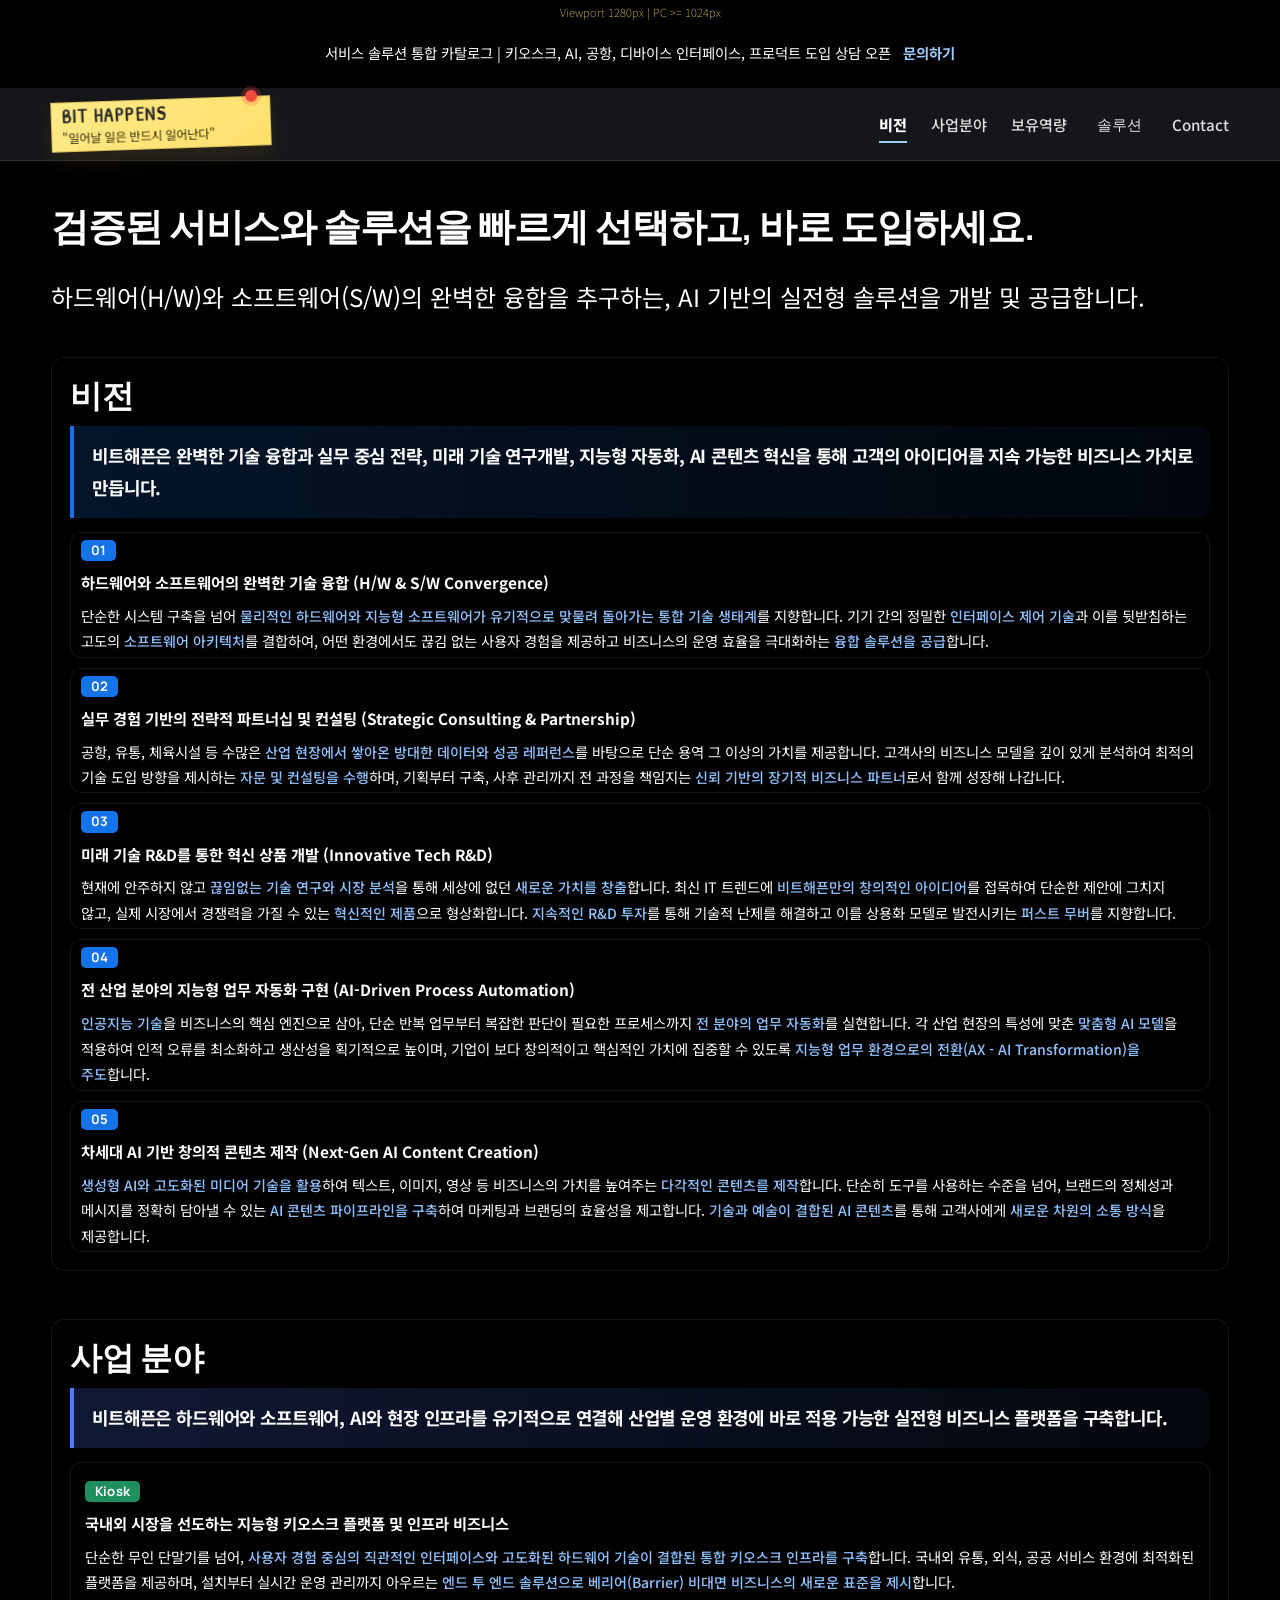
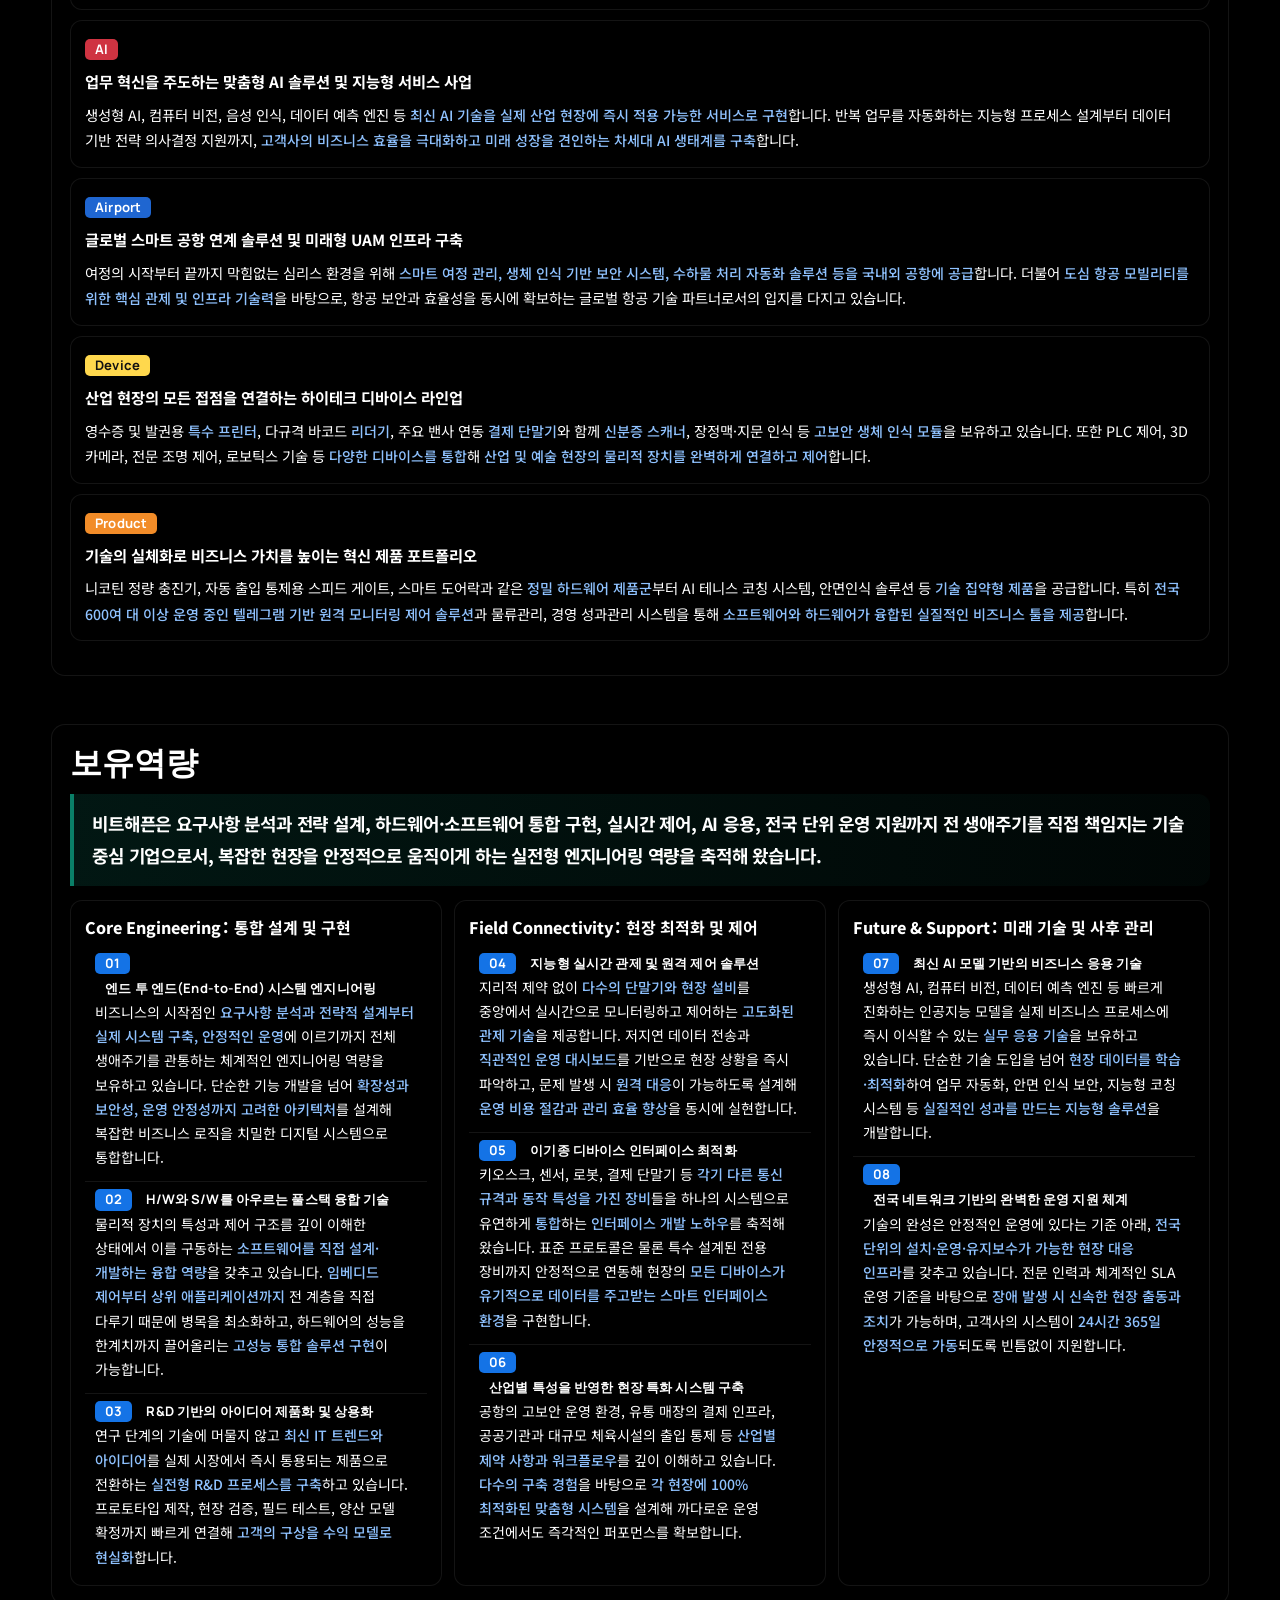
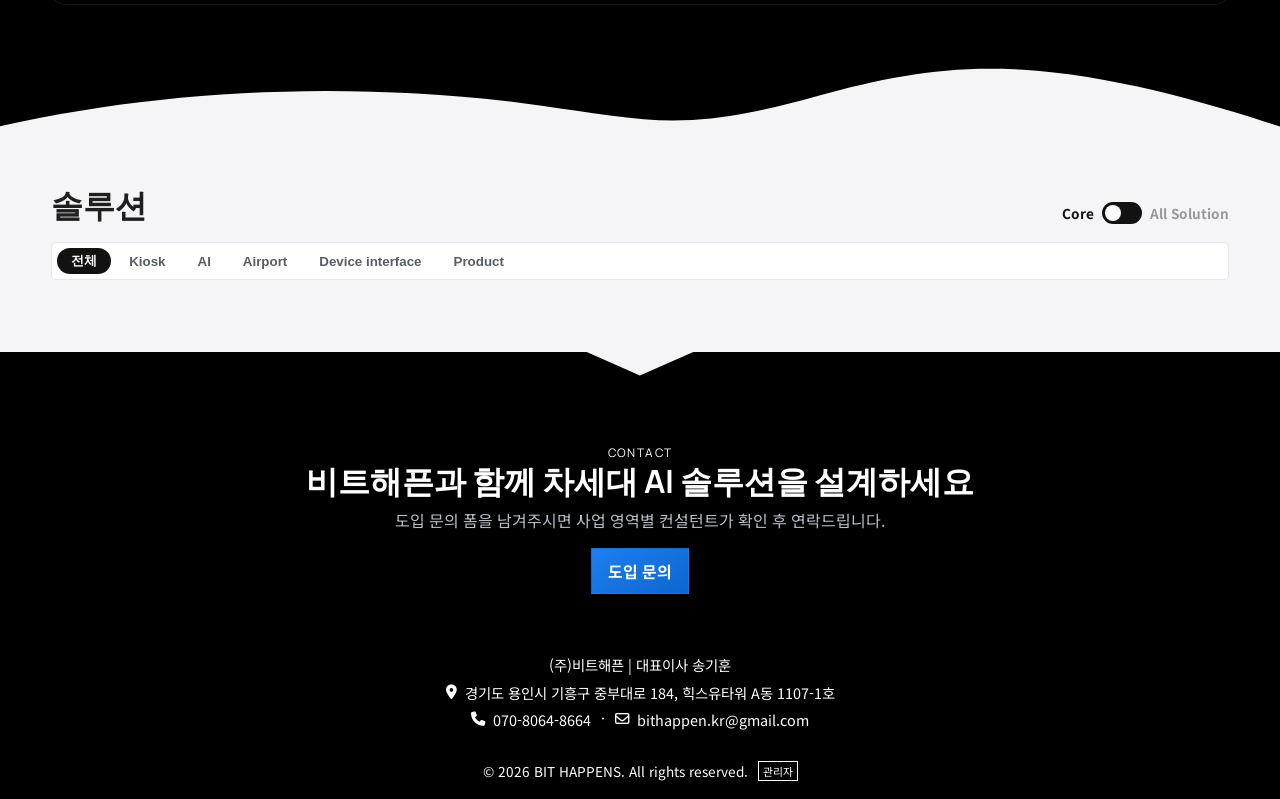
==== commit 6222c94e: "UI 일부 변경" ====
--- a/index.html
+++ b/index.html
@@ -166,15 +166,15 @@
                 </div>
                 <ul class="hero-capability-list">
                   <li>
-                    <strong>엔드 투 엔드(End-to-End) 시스템 엔지니어링</strong>
+                    <strong>엔드 투 엔드(End-to-End) 시스템 엔지니어링</strong><br>
                     <span>비즈니스의 시작점인 <span class="capability-accent-blue">요구사항 분석과 전략적 설계부터 실제 시스템 구축, 안정적인 운영</span>에 이르기까지 전체 생애주기를 관통하는 체계적인 엔지니어링 역량을 보유하고 있습니다. 단순한 기능 개발을 넘어 <span class="capability-accent-blue">확장성과 보안성, 운영 안정성까지 고려한 아키텍처</span>를 설계해 복잡한 비즈니스 로직을 치밀한 디지털 시스템으로 통합합니다.</span>
                   </li>
                   <li>
-                    <strong>하드웨어와 소프트웨어를 아우르는 풀스택 융합 기술</strong>
+                    <strong>H/W와 S/W를 아우르는 풀스택 융합 기술</strong><br>
                     <span>물리적 장치의 특성과 제어 구조를 깊이 이해한 상태에서 이를 구동하는 <span class="capability-accent-blue">소프트웨어를 직접 설계·개발하는 융합 역량</span>을 갖추고 있습니다. <span class="capability-accent-blue">임베디드 제어부터 상위 애플리케이션까지</span> 전 계층을 직접 다루기 때문에 병목을 최소화하고, 하드웨어의 성능을 한계치까지 끌어올리는 <span class="capability-accent-blue">고성능 통합 솔루션 구현</span>이 가능합니다.</span>
                   </li>
                   <li>
-                    <strong>R&amp;D 기반의 아이디어 제품화 및 상용화</strong>
+                    <strong>R&amp;D 기반의 아이디어 제품화 및 상용화</strong><br>
                     <span>연구 단계의 기술에 머물지 않고 <span class="capability-accent-blue">최신 IT 트렌드와 아이디어</span>를 실제 시장에서 즉시 통용되는 제품으로 전환하는 <span class="capability-accent-blue">실전형 R&amp;D 프로세스를 구축</span>하고 있습니다. 프로토타입 제작, 현장 검증, 필드 테스트, 양산 모델 확정까지 빠르게 연결해 <span class="capability-accent-blue">고객의 구상을 수익 모델로 현실화</span>합니다.</span>
                   </li>
                 </ul>
@@ -186,15 +186,15 @@
                 </div>
                 <ul class="hero-capability-list">
                   <li>
-                    <strong>지능형 실시간 관제 및 원격 제어 솔루션</strong>
+                    <strong>지능형 실시간 관제 및 원격 제어 솔루션</strong><br>
                     <span>지리적 제약 없이 <span class="capability-accent-blue">다수의 단말기와 현장 설비</span>를 중앙에서 실시간으로 모니터링하고 제어하는 <span class="capability-accent-blue">고도화된 관제 기술</span>을 제공합니다. 저지연 데이터 전송과 <span class="capability-accent-blue">직관적인 운영 대시보드</span>를 기반으로 현장 상황을 즉시 파악하고, 문제 발생 시 <span class="capability-accent-blue">원격 대응</span>이 가능하도록 설계해 <span class="capability-accent-blue">운영 비용 절감과 관리 효율 향상</span>을 동시에 실현합니다.</span>
                   </li>
                   <li>
-                    <strong>이기종 디바이스 인터페이스 최적화</strong>
+                    <strong>이기종 디바이스 인터페이스 최적화</strong><br>
                     <span>키오스크, 센서, 로봇, 결제 단말기 등 <span class="capability-accent-blue">각기 다른 통신 규격과 동작 특성을 가진 장비</span>들을 하나의 시스템으로 유연하게 <span class="capability-accent-blue">통합</span>하는 <span class="capability-accent-blue">인터페이스 개발 노하우</span>를 축적해 왔습니다. 표준 프로토콜은 물론 특수 설계된 전용 장비까지 안정적으로 연동해 현장의 <span class="capability-accent-blue">모든 디바이스가 유기적으로 데이터를 주고받는 스마트 인터페이스 환경</span>을 구현합니다.</span>
                   </li>
                   <li>
-                    <strong>산업별 특성을 반영한 현장 특화 시스템 구축</strong>
+                    <strong>산업별 특성을 반영한 현장 특화 시스템 구축</strong><br>
                     <span>공항의 고보안 운영 환경, 유통 매장의 결제 인프라, 공공기관과 대규모 체육시설의 출입 통제 등 <span class="capability-accent-blue">산업별 제약 사항과 워크플로우</span>를 깊이 이해하고 있습니다. <span class="capability-accent-blue">다수의 구축 경험</span>을 바탕으로 <span class="capability-accent-blue">각 현장에 100% 최적화된 맞춤형 시스템</span>을 설계해 까다로운 운영 조건에서도 즉각적인 퍼포먼스를 확보합니다.</span>
                   </li>
                 </ul>
@@ -206,11 +206,11 @@
                 </div>
                 <ul class="hero-capability-list">
                   <li>
-                    <strong>최신 AI 모델 기반의 비즈니스 응용 기술</strong>
+                    <strong>최신 AI 모델 기반의 비즈니스 응용 기술</strong><br>
                     <span>생성형 AI, 컴퓨터 비전, 데이터 예측 엔진 등 빠르게 진화하는 인공지능 모델을 실제 비즈니스 프로세스에 즉시 이식할 수 있는 <span class="capability-accent-blue">실무 응용 기술</span>을 보유하고 있습니다. 단순한 기술 도입을 넘어 <span class="capability-accent-blue">현장 데이터를 학습·최적화</span>하여 업무 자동화, 안면 인식 보안, 지능형 코칭 시스템 등 <span class="capability-accent-blue">실질적인 성과를 만드는 지능형 솔루션</span>을 개발합니다.</span>
                   </li>
                   <li>
-                    <strong>전국 네트워크 기반의 완벽한 운영 지원 체계</strong>
+                    <strong>전국 네트워크 기반의 완벽한 운영 지원 체계</strong><br>
                     <span>기술의 완성은 안정적인 운영에 있다는 기준 아래, <span class="capability-accent-blue">전국 단위의 설치·운영·유지보수가 가능한 현장 대응 인프라</span>를 갖추고 있습니다. 전문 인력과 체계적인 SLA 운영 기준을 바탕으로 <span class="capability-accent-blue">장애 발생 시 신속한 현장 출동과 조치</span>가 가능하며, 고객사의 시스템이 <span class="capability-accent-blue">24시간 365일 안정적으로 가동</span>되도록 빈틈없이 지원합니다.</span>
                   </li>
                 </ul>
--- a/assets/css/styles.css
+++ b/assets/css/styles.css
@@ -631,28 +631,31 @@
 .hero-capability-list li {
   counter-increment: capability-item;
   display: grid;
-  grid-template-columns: 22px minmax(0, 1fr);
+  grid-template-columns: max-content minmax(0, 1fr);
   gap: 3px;
-  column-gap: 12px;
+  column-gap: 8px;
   padding: 10px 0 0;
   border-top: 1px solid #edf2f0;
 }
 
 .hero-capability-list li::before {
   content: counter(capability-item, decimal-leading-zero);
-  min-width: 22px;
-  height: 22px;
-  border-radius: 6px;
+  min-width: 0;
+  height: auto;
   display: inline-flex;
   align-items: center;
   justify-content: center;
   align-self: start;
-  background: #eef5ff;
-  color: #1473e6;
+  margin-right: 0;
+  padding: 4px 10px;
+  border-radius: 5px;
+  background: #1473e6;
+  color: #fff;
   font-family: "Manrope", sans-serif;
-  font-size: 0.68rem;
-  font-weight: 800;
-  letter-spacing: 0.06em;
+  font-size: 0.82rem;
+  font-weight: 700;
+  line-height: 1;
+  letter-spacing: 0.01em;
 }
 
 .hero-capability-list strong {
@@ -771,9 +774,9 @@
 .business-area-summary {
   margin: 12px 0 0;
   padding: 14px 16px 14px 18px;
-  border-left: 4px solid #344054;
+  border-left: 4px solid #4f7cff;
   border-radius: 0 12px 12px 0;
-  background: linear-gradient(90deg, rgba(16, 24, 40, 0.07), rgba(16, 24, 40, 0.02));
+  background: linear-gradient(90deg, rgba(79, 124, 255, 0.1), rgba(79, 124, 255, 0.03));
   color: #111;
   font-size: 1.12rem;
   font-weight: 700;
@@ -941,25 +944,19 @@
 }
 
 .hero-panel {
-  background: rgba(255, 255, 255, 0.04);
+  background: #000;
 }
 
 .hero-vision-panel {
-  background:
-    linear-gradient(180deg, rgba(20, 115, 230, 0.14), rgba(20, 115, 230, 0.02)),
-    rgba(255, 255, 255, 0.04);
+  background: #000;
 }
 
 .hero-capability-panel {
-  background:
-    linear-gradient(180deg, rgba(10, 127, 104, 0.14), rgba(10, 127, 104, 0.02)),
-    rgba(255, 255, 255, 0.04);
+  background: #000;
 }
 
 #business-area {
-  background:
-    linear-gradient(180deg, rgba(255, 255, 255, 0.04), rgba(255, 255, 255, 0.01)),
-    rgba(255, 255, 255, 0.03);
+  background: #000;
 }
 
 .hero-vision-summary {
@@ -967,7 +964,7 @@
 }
 
 .business-area-summary {
-  background: linear-gradient(90deg, rgba(255, 255, 255, 0.14), rgba(255, 255, 255, 0.04));
+  background: linear-gradient(90deg, rgba(79, 124, 255, 0.2), rgba(79, 124, 255, 0.05));
 }
 
 .hero-capability-summary {
@@ -978,7 +975,7 @@
 #business-area .hero-field,
 .hero-capability-card {
   border-color: rgba(255, 255, 255, 0.08);
-  background: rgba(255, 255, 255, 0.03);
+  background: #000;
   box-shadow: none;
 }
 
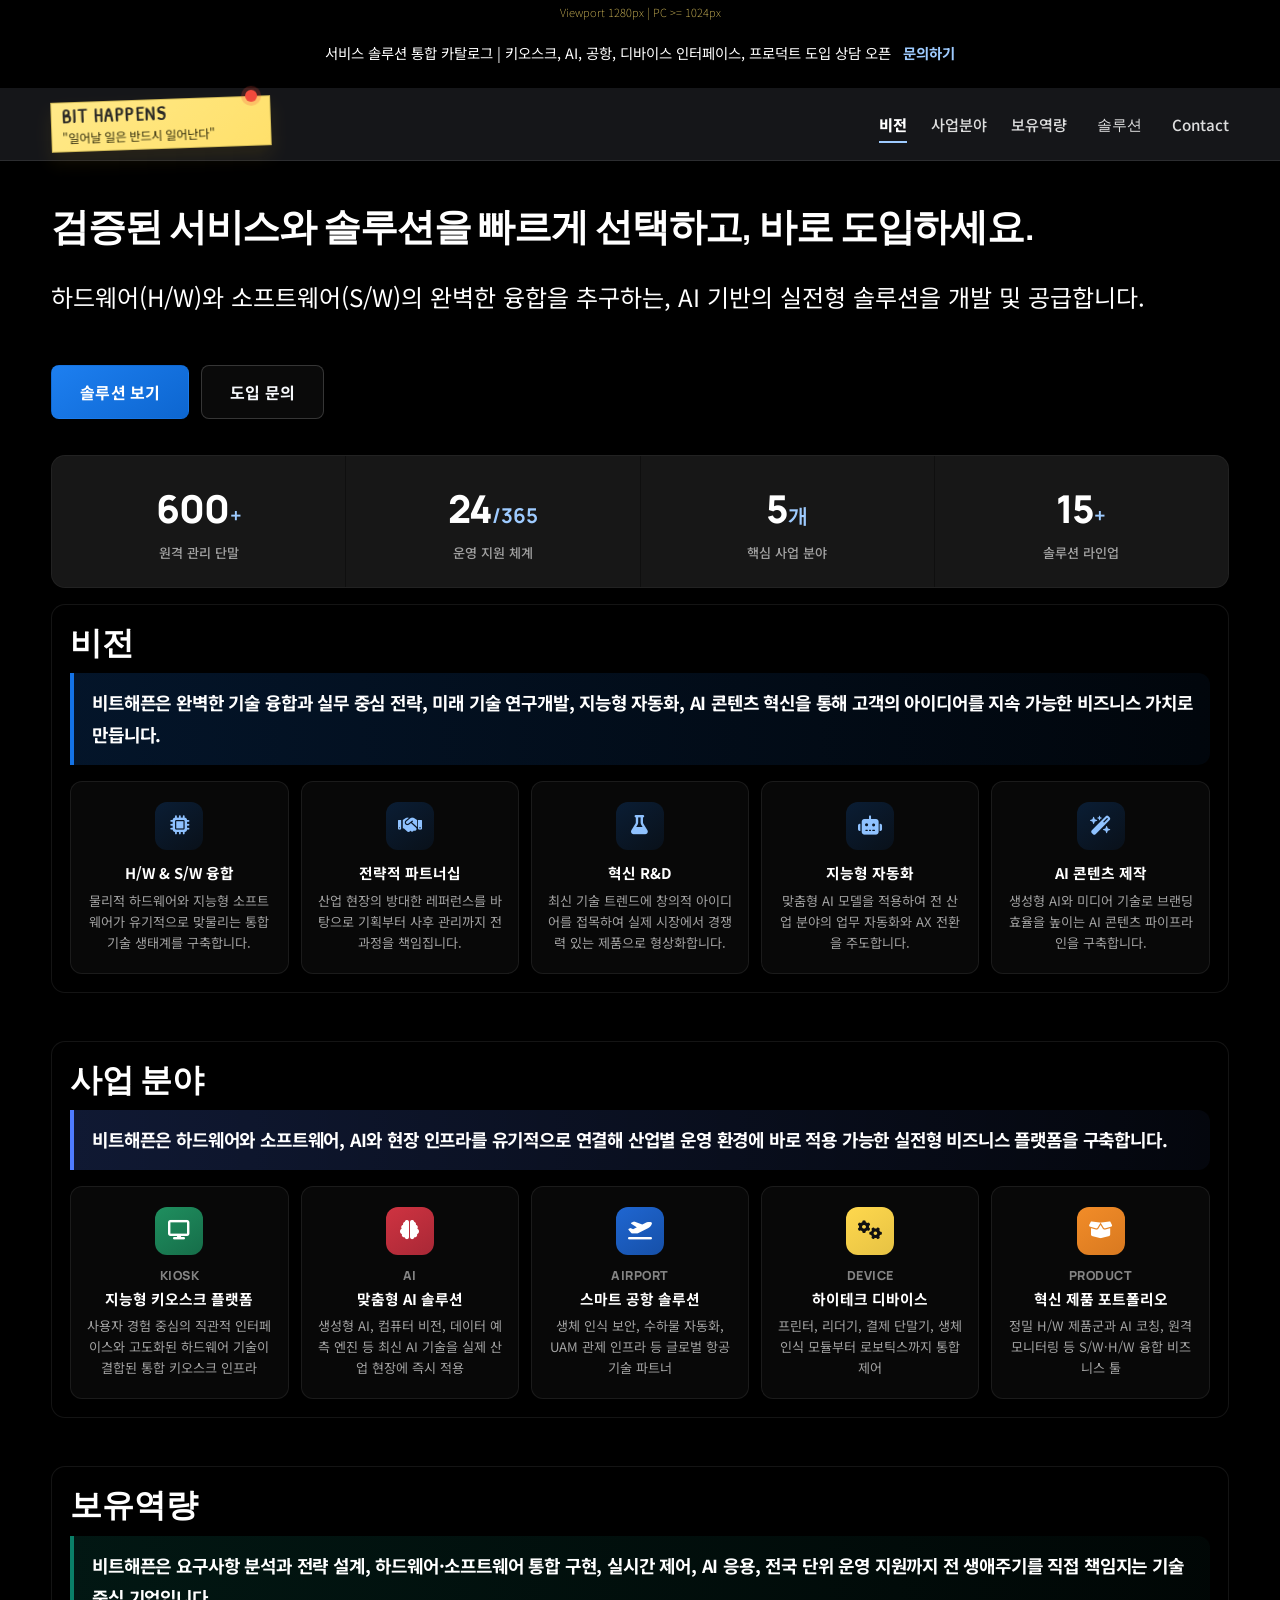
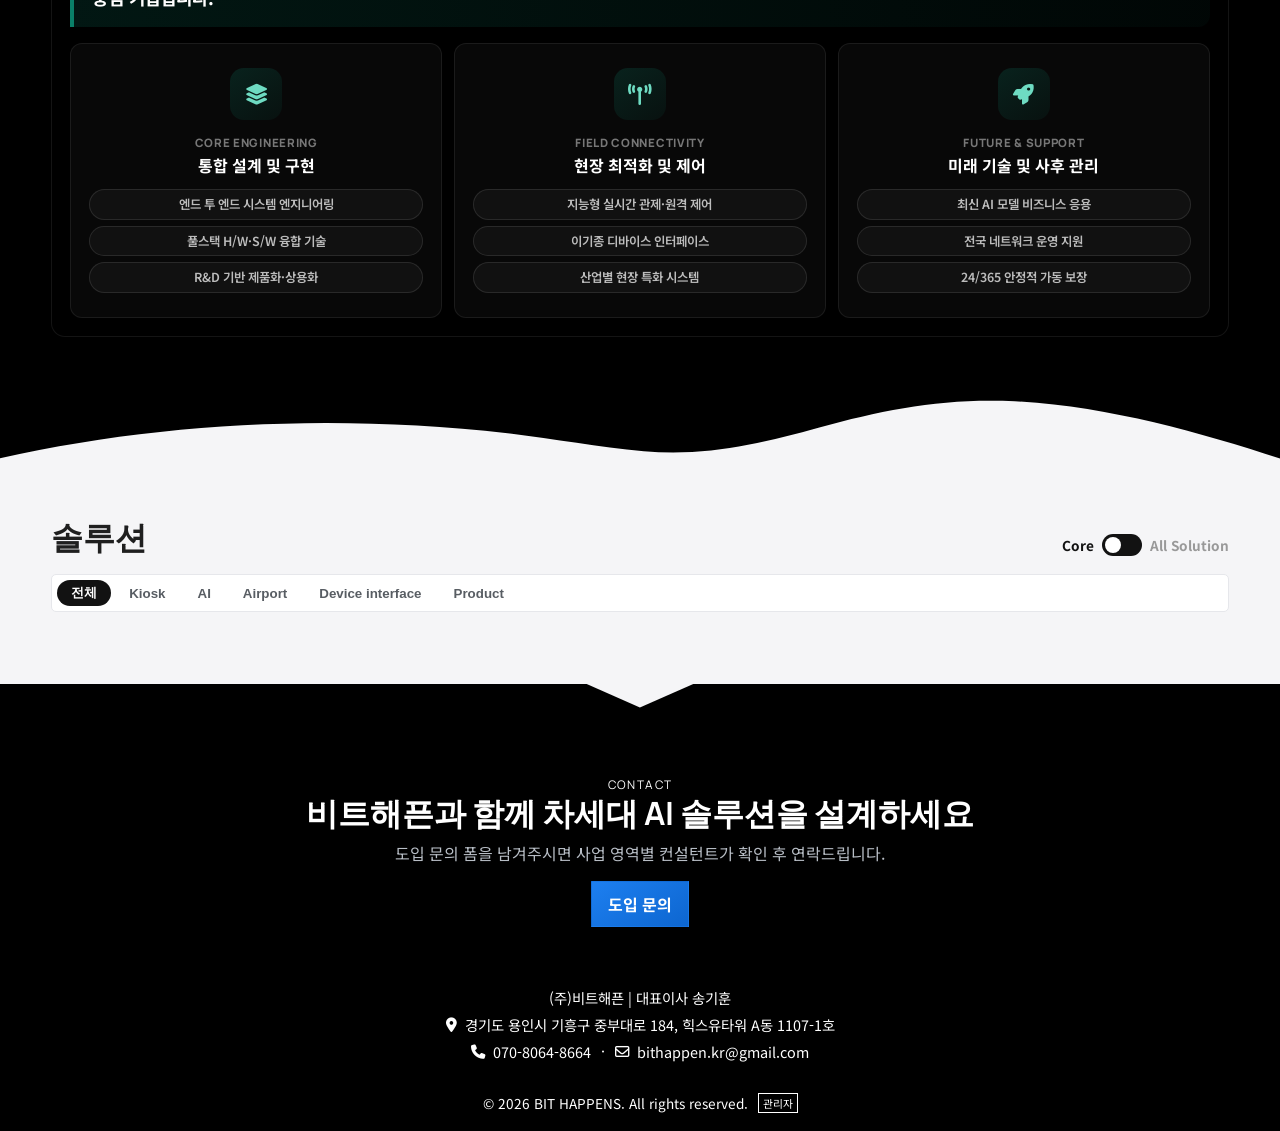
==== commit dbbed70a: "V0.5 클로드로 디자인 변경" ====
--- a/index.html
+++ b/index.html
@@ -87,132 +87,136 @@
           <p class="hero-lead">
             하드웨어(H/W)와 소프트웨어(S/W)의 완벽한 융합을 추구하는, AI 기반의 실전형 솔루션을 개발 및 공급합니다.
           </p>
+          <div class="hero-actions">
+            <a class="btn primary" href="#plans">솔루션 보기</a>
+            <a class="btn ghost" href="#contact">도입 문의</a>
+          </div>
+
+          <!-- 숫자 하이라이트 -->
+          <div class="stats-strip">
+            <div class="stat-item">
+              <span class="stat-number" data-target="600">0</span><span class="stat-suffix">+</span>
+              <p class="stat-label">원격 관리 단말</p>
+            </div>
+            <div class="stat-item">
+              <span class="stat-number" data-target="24">0</span><span class="stat-suffix">/365</span>
+              <p class="stat-label">운영 지원 체계</p>
+            </div>
+            <div class="stat-item">
+              <span class="stat-number" data-target="5">0</span><span class="stat-suffix">개</span>
+              <p class="stat-label">핵심 사업 분야</p>
+            </div>
+            <div class="stat-item">
+              <span class="stat-number" data-target="15">0</span><span class="stat-suffix">+</span>
+              <p class="stat-label">솔루션 라인업</p>
+            </div>
+          </div>
+
           <div class="hero-panel hero-vision-panel">
             <h2>비전</h2>
             <p class="hero-vision-summary">
               비트해픈은 완벽한 기술 융합과 실무 중심 전략, 미래 기술 연구개발, 지능형 자동화, AI 콘텐츠 혁신을 통해 고객의 아이디어를 지속 가능한 비즈니스 가치로 만듭니다.
             </p>
-            <ul class="hero-vision-list">
-              <li class="hero-vision-item">
-                <strong>01</strong>
-                <p class="hero-vision-headline">하드웨어와 소프트웨어의 완벽한 기술 융합 (H/W &amp; S/W Convergence)</p>
-                <p class="hero-vision-detail">단순한 시스템 구축을 넘어 <span class="capability-accent-blue">물리적인 하드웨어와 지능형 소프트웨어가 유기적으로 맞물려 돌아가는 통합 기술 생태계</span>를 지향합니다. 기기 간의 정밀한 <span class="capability-accent-blue">인터페이스 제어 기술</span>과 이를 뒷받침하는 고도의 <span class="capability-accent-blue">소프트웨어 아키텍처</span>를 결합하여, 어떤 환경에서도 끊김 없는 사용자 경험을 제공하고 비즈니스의 운영 효율을 극대화하는 <span class="capability-accent-blue">융합 솔루션을 공급</span>합니다.</p>
-              </li>
-              <li class="hero-vision-item">
-                <strong>02</strong>
-                <p class="hero-vision-headline">실무 경험 기반의 전략적 파트너십 및 컨설팅 (Strategic Consulting &amp; Partnership)</p>
-                <p class="hero-vision-detail">공항, 유통, 체육시설 등 수많은 <span class="capability-accent-blue">산업 현장에서 쌓아온 방대한 데이터와 성공 레퍼런스</span>를 바탕으로 단순 용역 그 이상의 가치를 제공합니다. 고객사의 비즈니스 모델을 깊이 있게 분석하여 최적의 기술 도입 방향을 제시하는 <span class="capability-accent-blue">자문 및 컨설팅을 수행</span>하며, 기획부터 구축, 사후 관리까지 전 과정을 책임지는 <span class="capability-accent-blue">신뢰 기반의 장기적 비즈니스 파트너</span>로서 함께 성장해 나갑니다.</p>
-              </li>
-              <li class="hero-vision-item">
-                <strong>03</strong>
-                <p class="hero-vision-headline">미래 기술 R&amp;D를 통한 혁신 상품 개발 (Innovative Tech R&amp;D)</p>
-                <p class="hero-vision-detail">현재에 안주하지 않고 <span class="capability-accent-blue">끊임없는 기술 연구와 시장 분석</span>을 통해 세상에 없던 <span class="capability-accent-blue">새로운 가치를 창출</span>합니다. 최신 IT 트렌드에 <span class="capability-accent-blue">비트해픈만의 창의적인 아이디어</span>를 접목하여 단순한 제안에 그치지 않고, 실제 시장에서 경쟁력을 가질 수 있는 <span class="capability-accent-blue">혁신적인 제품</span>으로 형상화합니다. <span class="capability-accent-blue">지속적인 R&amp;D 투자</span>를 통해 기술적 난제를 해결하고 이를 상용화 모델로 발전시키는 <span class="capability-accent-blue">퍼스트 무버</span>를 지향합니다.</p>
-              </li>
-              <li class="hero-vision-item">
-                <strong>04</strong>
-                <p class="hero-vision-headline">전 산업 분야의 지능형 업무 자동화 구현 (AI-Driven Process Automation)</p>
-                <p class="hero-vision-detail"><span class="capability-accent-blue">인공지능 기술</span>을 비즈니스의 핵심 엔진으로 삼아, 단순 반복 업무부터 복잡한 판단이 필요한 프로세스까지 <span class="capability-accent-blue">전 분야의 업무 자동화</span>를 실현합니다. 각 산업 현장의 특성에 맞춘 <span class="capability-accent-blue">맞춤형 AI 모델</span>을 적용하여 인적 오류를 최소화하고 생산성을 획기적으로 높이며, 기업이 보다 창의적이고 핵심적인 가치에 집중할 수 있도록 <span class="capability-accent-blue">지능형 업무 환경으로의 전환(AX - AI Transformation)을 주도</span>합니다.</p>
-              </li>
-              <li class="hero-vision-item">
-                <strong>05</strong>
-                <p class="hero-vision-headline">차세대 AI 기반 창의적 콘텐츠 제작 (Next-Gen AI Content Creation)</p>
-                <p class="hero-vision-detail"><span class="capability-accent-blue">생성형 AI와 고도화된 미디어 기술을 활용</span>하여 텍스트, 이미지, 영상 등 비즈니스의 가치를 높여주는 <span class="capability-accent-blue">다각적인 콘텐츠를 제작</span>합니다. 단순히 도구를 사용하는 수준을 넘어, 브랜드의 정체성과 메시지를 정확히 담아낼 수 있는 <span class="capability-accent-blue">AI 콘텐츠 파이프라인을 구축</span>하여 마케팅과 브랜딩의 효율성을 제고합니다. <span class="capability-accent-blue">기술과 예술이 결합된 AI 콘텐츠</span>를 통해 고객사에게 <span class="capability-accent-blue">새로운 차원의 소통 방식</span>을 제공합니다.</p>
-              </li>
-            </ul>
+            <div class="vision-card-grid">
+              <div class="vision-card">
+                <div class="vision-card-icon"><i class="fa-solid fa-microchip"></i></div>
+                <h3>H/W &amp; S/W 융합</h3>
+                <p>물리적 하드웨어와 지능형 소프트웨어가 유기적으로 맞물리는 통합 기술 생태계를 구축합니다.</p>
+              </div>
+              <div class="vision-card">
+                <div class="vision-card-icon"><i class="fa-solid fa-handshake"></i></div>
+                <h3>전략적 파트너십</h3>
+                <p>산업 현장의 방대한 레퍼런스를 바탕으로 기획부터 사후 관리까지 전 과정을 책임집니다.</p>
+              </div>
+              <div class="vision-card">
+                <div class="vision-card-icon"><i class="fa-solid fa-flask"></i></div>
+                <h3>혁신 R&amp;D</h3>
+                <p>최신 기술 트렌드에 창의적 아이디어를 접목하여 실제 시장에서 경쟁력 있는 제품으로 형상화합니다.</p>
+              </div>
+              <div class="vision-card">
+                <div class="vision-card-icon"><i class="fa-solid fa-robot"></i></div>
+                <h3>지능형 자동화</h3>
+                <p>맞춤형 AI 모델을 적용하여 전 산업 분야의 업무 자동화와 AX 전환을 주도합니다.</p>
+              </div>
+              <div class="vision-card">
+                <div class="vision-card-icon"><i class="fa-solid fa-wand-magic-sparkles"></i></div>
+                <h3>AI 콘텐츠 제작</h3>
+                <p>생성형 AI와 미디어 기술로 브랜딩 효율을 높이는 AI 콘텐츠 파이프라인을 구축합니다.</p>
+              </div>
+            </div>
           </div>
         <div class="hero-panel" id="business-area">
           <h2>사업 분야</h2>
           <p class="business-area-summary">
             비트해픈은 하드웨어와 소프트웨어, AI와 현장 인프라를 유기적으로 연결해 산업별 운영 환경에 바로 적용 가능한 실전형 비즈니스 플랫폼을 구축합니다.
           </p>
-          <ul class="business-area-list">
-            <li class="hero-field hero-field--kiosk">
+          <div class="business-card-grid">
+            <div class="business-card business-card--kiosk">
+              <div class="business-card-icon"><i class="fa-solid fa-display"></i></div>
               <strong>Kiosk</strong>
-              <p class="business-area-headline">국내외 시장을 선도하는 지능형 키오스크 플랫폼 및 인프라 비즈니스</p>
-              <p class="business-area-detail">단순한 무인 단말기를 넘어, <span class="capability-accent-blue">사용자 경험 중심의 직관적인 인터페이스와 고도화된 하드웨어 기술이 결합된 통합 키오스크 인프라를 구축</span>합니다. 국내외 유통, 외식, 공공 서비스 환경에 최적화된 플랫폼을 제공하며, 설치부터 실시간 운영 관리까지 아우르는 <span class="capability-accent-blue">엔드 투 엔드 솔루션으로 베리어(Barrier) 비대면 비즈니스의 새로운 표준을 제시</span>합니다.</p>
-            </li>
-            <li class="hero-field hero-field--ai">
+              <h3>지능형 키오스크 플랫폼</h3>
+              <p>사용자 경험 중심의 직관적 인터페이스와 고도화된 하드웨어 기술이 결합된 통합 키오스크 인프라</p>
+            </div>
+            <div class="business-card business-card--ai">
+              <div class="business-card-icon"><i class="fa-solid fa-brain"></i></div>
               <strong>AI</strong>
-              <p class="business-area-headline">업무 혁신을 주도하는 맞춤형 AI 솔루션 및 지능형 서비스 사업</p>
-              <p class="business-area-detail">생성형 AI, 컴퓨터 비전, 음성 인식, 데이터 예측 엔진 등 <span class="capability-accent-blue">최신 AI 기술을 실제 산업 현장에 즉시 적용 가능한 서비스로 구현</span>합니다. 반복 업무를 자동화하는 지능형 프로세스 설계부터 데이터 기반 전략 의사결정 지원까지, <span class="capability-accent-blue">고객사의 비즈니스 효율을 극대화하고 미래 성장을 견인하는 차세대 AI 생태계를 구축</span>합니다.</p>
-            </li>
-            <li class="hero-field hero-field--airport">
+              <h3>맞춤형 AI 솔루션</h3>
+              <p>생성형 AI, 컴퓨터 비전, 데이터 예측 엔진 등 최신 AI 기술을 실제 산업 현장에 즉시 적용</p>
+            </div>
+            <div class="business-card business-card--airport">
+              <div class="business-card-icon"><i class="fa-solid fa-plane-departure"></i></div>
               <strong>Airport</strong>
-              <p class="business-area-headline">글로벌 스마트 공항 연계 솔루션 및 미래형 UAM 인프라 구축</p>
-              <p class="business-area-detail">여정의 시작부터 끝까지 막힘없는 심리스 환경을 위해 <span class="capability-accent-blue">스마트 여정 관리, 생체 인식 기반 보안 시스템, 수하물 처리 자동화 솔루션 등을 국내외 공항에 공급</span>합니다. 더불어 <span class="capability-accent-blue">도심 항공 모빌리티를 위한 핵심 관제 및 인프라 기술력</span>을 바탕으로, 항공 보안과 효율성을 동시에 확보하는 글로벌 항공 기술 파트너로서의 입지를 다지고 있습니다.</p>
-            </li>
-            <li class="hero-field hero-field--device">
+              <h3>스마트 공항 솔루션</h3>
+              <p>생체 인식 보안, 수하물 자동화, UAM 관제 인프라 등 글로벌 항공 기술 파트너</p>
+            </div>
+            <div class="business-card business-card--device">
+              <div class="business-card-icon"><i class="fa-solid fa-gears"></i></div>
               <strong>Device</strong>
-              <p class="business-area-headline">산업 현장의 모든 접점을 연결하는 하이테크 디바이스 라인업</p>
-              <p class="business-area-detail">영수증 및 발권용 <span class="capability-accent-blue">특수 프린터</span>, 다규격 바코드 <span class="capability-accent-blue">리더기</span>, 주요 밴사 연동 <span class="capability-accent-blue">결제 단말기</span>와 함께 <span class="capability-accent-blue">신분증 스캐너</span>, 장정맥·지문 인식 등 <span class="capability-accent-blue">고보안 생체 인식 모듈</span>을 보유하고 있습니다. 또한 PLC 제어, 3D 카메라, 전문 조명 제어, 로보틱스 기술 등 <span class="capability-accent-blue">다양한 디바이스를 통합</span>해 <span class="capability-accent-blue">산업 및 예술 현장의 물리적 장치를 완벽하게 연결하고 제어</span>합니다.</p>
-            </li>
-            <li class="hero-field hero-field--product">
+              <h3>하이테크 디바이스</h3>
+              <p>프린터, 리더기, 결제 단말기, 생체 인식 모듈부터 로보틱스까지 통합 제어</p>
+            </div>
+            <div class="business-card business-card--product">
+              <div class="business-card-icon"><i class="fa-solid fa-box-open"></i></div>
               <strong>Product</strong>
-              <p class="business-area-headline">기술의 실체화로 비즈니스 가치를 높이는 혁신 제품 포트폴리오</p>
-              <p class="business-area-detail">니코틴 정량 충진기, 자동 출입 통제용 스피드 게이트, 스마트 도어락과 같은 <span class="capability-accent-blue">정밀 하드웨어 제품군</span>부터 AI 테니스 코칭 시스템, 안면인식 솔루션 등 <span class="capability-accent-blue">기술 집약형 제품</span>을 공급합니다. 특히 <span class="capability-accent-blue">전국 600여 대 이상 운영 중인 텔레그램 기반 원격 모니터링 제어 솔루션</span>과 물류관리, 경영 성과관리 시스템을 통해 <span class="capability-accent-blue">소프트웨어와 하드웨어가 융합된 실질적인 비즈니스 툴을 제공</span>합니다.</p>
-            </li>
-          </ul>
+              <h3>혁신 제품 포트폴리오</h3>
+              <p>정밀 H/W 제품군과 AI 코칭, 원격 모니터링 등 S/W·H/W 융합 비즈니스 툴</p>
+            </div>
+          </div>
         </div>
           <div class="hero-panel hero-capability-panel" id="capabilities">
             <h2>보유역량</h2>
             <p class="hero-capability-summary">
-              비트해픈은 요구사항 분석과 전략 설계, 하드웨어·소프트웨어 통합 구현, 실시간 제어, AI 응용, 전국 단위 운영 지원까지 전 생애주기를 직접 책임지는 기술 중심 기업으로서, 복잡한 현장을 안정적으로 움직이게 하는 실전형 엔지니어링 역량을 축적해 왔습니다.
+              비트해픈은 요구사항 분석과 전략 설계, 하드웨어·소프트웨어 통합 구현, 실시간 제어, AI 응용, 전국 단위 운영 지원까지 전 생애주기를 직접 책임지는 기술 중심 기업입니다.
             </p>
-            <div class="hero-capability-grid">
-              <article class="hero-capability-card">
-                <div class="hero-capability-head">
-                  <p class="hero-capability-label">Core Engineering</p>
-                  <h3>통합 설계 및 구현</h3>
-                </div>
-                <ul class="hero-capability-list">
-                  <li>
-                    <strong>엔드 투 엔드(End-to-End) 시스템 엔지니어링</strong><br>
-                    <span>비즈니스의 시작점인 <span class="capability-accent-blue">요구사항 분석과 전략적 설계부터 실제 시스템 구축, 안정적인 운영</span>에 이르기까지 전체 생애주기를 관통하는 체계적인 엔지니어링 역량을 보유하고 있습니다. 단순한 기능 개발을 넘어 <span class="capability-accent-blue">확장성과 보안성, 운영 안정성까지 고려한 아키텍처</span>를 설계해 복잡한 비즈니스 로직을 치밀한 디지털 시스템으로 통합합니다.</span>
-                  </li>
-                  <li>
-                    <strong>H/W와 S/W를 아우르는 풀스택 융합 기술</strong><br>
-                    <span>물리적 장치의 특성과 제어 구조를 깊이 이해한 상태에서 이를 구동하는 <span class="capability-accent-blue">소프트웨어를 직접 설계·개발하는 융합 역량</span>을 갖추고 있습니다. <span class="capability-accent-blue">임베디드 제어부터 상위 애플리케이션까지</span> 전 계층을 직접 다루기 때문에 병목을 최소화하고, 하드웨어의 성능을 한계치까지 끌어올리는 <span class="capability-accent-blue">고성능 통합 솔루션 구현</span>이 가능합니다.</span>
-                  </li>
-                  <li>
-                    <strong>R&amp;D 기반의 아이디어 제품화 및 상용화</strong><br>
-                    <span>연구 단계의 기술에 머물지 않고 <span class="capability-accent-blue">최신 IT 트렌드와 아이디어</span>를 실제 시장에서 즉시 통용되는 제품으로 전환하는 <span class="capability-accent-blue">실전형 R&amp;D 프로세스를 구축</span>하고 있습니다. 프로토타입 제작, 현장 검증, 필드 테스트, 양산 모델 확정까지 빠르게 연결해 <span class="capability-accent-blue">고객의 구상을 수익 모델로 현실화</span>합니다.</span>
-                  </li>
+            <div class="capability-card-grid">
+              <article class="capability-card">
+                <div class="capability-card-icon"><i class="fa-solid fa-layer-group"></i></div>
+                <p class="capability-card-label">Core Engineering</p>
+                <h3>통합 설계 및 구현</h3>
+                <ul class="capability-tags">
+                  <li>엔드 투 엔드 시스템 엔지니어링</li>
+                  <li>풀스택 H/W·S/W 융합 기술</li>
+                  <li>R&amp;D 기반 제품화·상용화</li>
                 </ul>
               </article>
-              <article class="hero-capability-card">
-                <div class="hero-capability-head">
-                  <p class="hero-capability-label">Field Connectivity</p>
-                  <h3>현장 최적화 및 제어</h3>
-                </div>
-                <ul class="hero-capability-list">
-                  <li>
-                    <strong>지능형 실시간 관제 및 원격 제어 솔루션</strong><br>
-                    <span>지리적 제약 없이 <span class="capability-accent-blue">다수의 단말기와 현장 설비</span>를 중앙에서 실시간으로 모니터링하고 제어하는 <span class="capability-accent-blue">고도화된 관제 기술</span>을 제공합니다. 저지연 데이터 전송과 <span class="capability-accent-blue">직관적인 운영 대시보드</span>를 기반으로 현장 상황을 즉시 파악하고, 문제 발생 시 <span class="capability-accent-blue">원격 대응</span>이 가능하도록 설계해 <span class="capability-accent-blue">운영 비용 절감과 관리 효율 향상</span>을 동시에 실현합니다.</span>
-                  </li>
-                  <li>
-                    <strong>이기종 디바이스 인터페이스 최적화</strong><br>
-                    <span>키오스크, 센서, 로봇, 결제 단말기 등 <span class="capability-accent-blue">각기 다른 통신 규격과 동작 특성을 가진 장비</span>들을 하나의 시스템으로 유연하게 <span class="capability-accent-blue">통합</span>하는 <span class="capability-accent-blue">인터페이스 개발 노하우</span>를 축적해 왔습니다. 표준 프로토콜은 물론 특수 설계된 전용 장비까지 안정적으로 연동해 현장의 <span class="capability-accent-blue">모든 디바이스가 유기적으로 데이터를 주고받는 스마트 인터페이스 환경</span>을 구현합니다.</span>
-                  </li>
-                  <li>
-                    <strong>산업별 특성을 반영한 현장 특화 시스템 구축</strong><br>
-                    <span>공항의 고보안 운영 환경, 유통 매장의 결제 인프라, 공공기관과 대규모 체육시설의 출입 통제 등 <span class="capability-accent-blue">산업별 제약 사항과 워크플로우</span>를 깊이 이해하고 있습니다. <span class="capability-accent-blue">다수의 구축 경험</span>을 바탕으로 <span class="capability-accent-blue">각 현장에 100% 최적화된 맞춤형 시스템</span>을 설계해 까다로운 운영 조건에서도 즉각적인 퍼포먼스를 확보합니다.</span>
-                  </li>
+              <article class="capability-card">
+                <div class="capability-card-icon"><i class="fa-solid fa-tower-broadcast"></i></div>
+                <p class="capability-card-label">Field Connectivity</p>
+                <h3>현장 최적화 및 제어</h3>
+                <ul class="capability-tags">
+                  <li>지능형 실시간 관제·원격 제어</li>
+                  <li>이기종 디바이스 인터페이스</li>
+                  <li>산업별 현장 특화 시스템</li>
                 </ul>
               </article>
-              <article class="hero-capability-card">
-                <div class="hero-capability-head">
-                  <p class="hero-capability-label">Future &amp; Support</p>
-                  <h3>미래 기술 및 사후 관리</h3>
-                </div>
-                <ul class="hero-capability-list">
-                  <li>
-                    <strong>최신 AI 모델 기반의 비즈니스 응용 기술</strong><br>
-                    <span>생성형 AI, 컴퓨터 비전, 데이터 예측 엔진 등 빠르게 진화하는 인공지능 모델을 실제 비즈니스 프로세스에 즉시 이식할 수 있는 <span class="capability-accent-blue">실무 응용 기술</span>을 보유하고 있습니다. 단순한 기술 도입을 넘어 <span class="capability-accent-blue">현장 데이터를 학습·최적화</span>하여 업무 자동화, 안면 인식 보안, 지능형 코칭 시스템 등 <span class="capability-accent-blue">실질적인 성과를 만드는 지능형 솔루션</span>을 개발합니다.</span>
-                  </li>
-                  <li>
-                    <strong>전국 네트워크 기반의 완벽한 운영 지원 체계</strong><br>
-                    <span>기술의 완성은 안정적인 운영에 있다는 기준 아래, <span class="capability-accent-blue">전국 단위의 설치·운영·유지보수가 가능한 현장 대응 인프라</span>를 갖추고 있습니다. 전문 인력과 체계적인 SLA 운영 기준을 바탕으로 <span class="capability-accent-blue">장애 발생 시 신속한 현장 출동과 조치</span>가 가능하며, 고객사의 시스템이 <span class="capability-accent-blue">24시간 365일 안정적으로 가동</span>되도록 빈틈없이 지원합니다.</span>
-                  </li>
+              <article class="capability-card">
+                <div class="capability-card-icon"><i class="fa-solid fa-rocket"></i></div>
+                <p class="capability-card-label">Future &amp; Support</p>
+                <h3>미래 기술 및 사후 관리</h3>
+                <ul class="capability-tags">
+                  <li>최신 AI 모델 비즈니스 응용</li>
+                  <li>전국 네트워크 운영 지원</li>
+                  <li>24/365 안정적 가동 보장</li>
                 </ul>
               </article>
             </div>
--- a/assets/css/styles.css
+++ b/assets/css/styles.css
@@ -1901,6 +1901,314 @@
 
 
 
+/* ============================
+   V0.5 VISUAL REDESIGN
+   ============================ */
+
+/* --- Hero CTA buttons --- */
+.hero-actions {
+  display: flex;
+  gap: 12px;
+  flex-wrap: wrap;
+  margin-top: 8px;
+}
+
+.hero .btn {
+  padding: 14px 28px;
+  font-size: 1rem;
+  border-radius: 8px;
+  letter-spacing: 0.01em;
+}
+
+/* --- Stats strip --- */
+.stats-strip {
+  display: grid;
+  grid-template-columns: repeat(4, 1fr);
+  gap: 1px;
+  margin-top: 20px;
+  background: rgba(255, 255, 255, 0.06);
+  border: 1px solid rgba(255, 255, 255, 0.08);
+  border-radius: 14px;
+  overflow: hidden;
+}
+
+.stat-item {
+  padding: 24px 16px;
+  text-align: center;
+  background: rgba(255, 255, 255, 0.03);
+}
+
+.stat-number {
+  font-family: "Manrope", sans-serif;
+  font-size: clamp(1.8rem, 3vw, 2.6rem);
+  font-weight: 800;
+  color: #fff;
+  letter-spacing: -0.02em;
+}
+
+.stat-suffix {
+  font-family: "Manrope", sans-serif;
+  font-size: clamp(1rem, 1.6vw, 1.3rem);
+  font-weight: 700;
+  color: #9ecbff;
+}
+
+.stat-label {
+  margin: 6px 0 0;
+  font-size: 0.82rem;
+  color: rgba(255, 255, 255, 0.6);
+  font-weight: 500;
+}
+
+/* --- Vision card grid --- */
+.vision-card-grid {
+  display: grid;
+  grid-template-columns: repeat(5, 1fr);
+  gap: 12px;
+  margin-top: 16px;
+}
+
+.vision-card {
+  padding: 20px 16px;
+  border: 1px solid rgba(255, 255, 255, 0.08);
+  border-radius: 12px;
+  background: rgba(255, 255, 255, 0.03);
+  text-align: center;
+  transition: background 0.2s ease, border-color 0.2s ease;
+}
+
+.vision-card:hover {
+  background: rgba(255, 255, 255, 0.06);
+  border-color: rgba(255, 255, 255, 0.14);
+}
+
+.vision-card-icon {
+  width: 48px;
+  height: 48px;
+  margin: 0 auto 14px;
+  display: grid;
+  place-items: center;
+  border-radius: 12px;
+  background: linear-gradient(145deg, rgba(20, 115, 230, 0.2), rgba(20, 115, 230, 0.08));
+  color: #8fc2ff;
+  font-size: 1.2rem;
+}
+
+.vision-card h3 {
+  margin: 0 0 8px;
+  font-size: 0.92rem;
+  font-weight: 700;
+  color: #fff;
+}
+
+.vision-card p {
+  margin: 0;
+  font-size: 0.82rem;
+  line-height: 1.6;
+  color: rgba(255, 255, 255, 0.62);
+}
+
+/* --- Business card grid --- */
+.business-card-grid {
+  display: grid;
+  grid-template-columns: repeat(5, 1fr);
+  gap: 12px;
+  margin-top: 16px;
+}
+
+.business-card {
+  padding: 20px 16px;
+  border: 1px solid rgba(255, 255, 255, 0.08);
+  border-radius: 12px;
+  background: rgba(255, 255, 255, 0.03);
+  text-align: center;
+  transition: background 0.2s ease, border-color 0.2s ease, transform 0.2s ease;
+}
+
+.business-card:hover {
+  background: rgba(255, 255, 255, 0.06);
+  border-color: rgba(255, 255, 255, 0.14);
+  transform: translateY(-2px);
+}
+
+.business-card-icon {
+  width: 48px;
+  height: 48px;
+  margin: 0 auto 12px;
+  display: grid;
+  place-items: center;
+  border-radius: 12px;
+  font-size: 1.2rem;
+  color: #fff;
+}
+
+.business-card--kiosk .business-card-icon { background: linear-gradient(145deg, #1f8f5f, #166d49); }
+.business-card--ai .business-card-icon { background: linear-gradient(145deg, #cf3341, #a82836); }
+.business-card--airport .business-card-icon { background: linear-gradient(145deg, #1f66d1, #1650a8); }
+.business-card--device .business-card-icon { background: linear-gradient(145deg, #ffd84d, #e6c244); color: #111; }
+.business-card--product .business-card-icon { background: linear-gradient(145deg, #f28c28, #d87920); }
+
+.business-card strong {
+  display: block;
+  margin-bottom: 4px;
+  font-family: "Manrope", sans-serif;
+  font-size: 0.78rem;
+  font-weight: 800;
+  letter-spacing: 0.04em;
+  text-transform: uppercase;
+  color: rgba(255, 255, 255, 0.5);
+}
+
+.business-card h3 {
+  margin: 0 0 8px;
+  font-size: 0.92rem;
+  font-weight: 700;
+  color: #fff;
+}
+
+.business-card p {
+  margin: 0;
+  font-size: 0.82rem;
+  line-height: 1.6;
+  color: rgba(255, 255, 255, 0.62);
+}
+
+/* --- Capability card grid (lightweight) --- */
+.capability-card-grid {
+  display: grid;
+  grid-template-columns: repeat(3, 1fr);
+  gap: 12px;
+  margin-top: 16px;
+}
+
+.capability-card {
+  padding: 24px 18px;
+  border: 1px solid rgba(255, 255, 255, 0.08);
+  border-radius: 12px;
+  background: rgba(255, 255, 255, 0.03);
+  text-align: center;
+  transition: background 0.2s ease, border-color 0.2s ease;
+}
+
+.capability-card:hover {
+  background: rgba(255, 255, 255, 0.06);
+  border-color: rgba(255, 255, 255, 0.14);
+}
+
+.capability-card-icon {
+  width: 52px;
+  height: 52px;
+  margin: 0 auto 14px;
+  display: grid;
+  place-items: center;
+  border-radius: 14px;
+  background: linear-gradient(145deg, rgba(10, 127, 104, 0.22), rgba(10, 127, 104, 0.08));
+  color: #6edbc2;
+  font-size: 1.3rem;
+}
+
+.capability-card-label {
+  margin: 0 0 4px;
+  font-family: "Manrope", sans-serif;
+  font-size: 0.72rem;
+  font-weight: 800;
+  letter-spacing: 0.06em;
+  text-transform: uppercase;
+  color: rgba(255, 255, 255, 0.45);
+}
+
+.capability-card h3 {
+  margin: 0 0 14px;
+  font-size: 1rem;
+  font-weight: 700;
+  color: #fff;
+}
+
+.capability-tags {
+  list-style: none;
+  margin: 0;
+  padding: 0;
+  display: flex;
+  flex-wrap: wrap;
+  justify-content: center;
+  gap: 6px;
+}
+
+.capability-tags li {
+  padding: 5px 12px;
+  border: 1px solid rgba(255, 255, 255, 0.1);
+  border-radius: 20px;
+  background: rgba(255, 255, 255, 0.04);
+  font-size: 0.78rem;
+  font-weight: 600;
+  color: rgba(255, 255, 255, 0.72);
+  white-space: nowrap;
+}
+
+/* --- Stats counter animation --- */
+.stat-number {
+  display: inline-block;
+}
+
+/* ============================
+   V0.5 RESPONSIVE OVERRIDES
+   ============================ */
+
+@media (min-width: 600px) and (max-width: 1023px) {
+  .stats-strip {
+    grid-template-columns: repeat(4, 1fr);
+  }
+
+  .vision-card-grid {
+    grid-template-columns: repeat(3, 1fr);
+  }
+
+  .business-card-grid {
+    grid-template-columns: repeat(3, 1fr);
+  }
+
+  .capability-card-grid {
+    grid-template-columns: 1fr;
+  }
+}
+
+@media (max-width: 599px) {
+  .stats-strip {
+    grid-template-columns: repeat(2, 1fr);
+    gap: 1px;
+  }
+
+  .stat-item {
+    padding: 18px 12px;
+  }
+
+  .vision-card-grid {
+    grid-template-columns: repeat(2, 1fr);
+  }
+
+  .vision-card:last-child {
+    grid-column: 1 / -1;
+  }
+
+  .business-card-grid {
+    grid-template-columns: repeat(2, 1fr);
+  }
+
+  .business-card:last-child {
+    grid-column: 1 / -1;
+  }
+
+  .capability-card-grid {
+    grid-template-columns: 1fr;
+  }
+
+  .hero .btn {
+    padding: 12px 22px;
+    font-size: 0.92rem;
+  }
+}
+
+
 @media (min-width: 1024px) {
 }
 
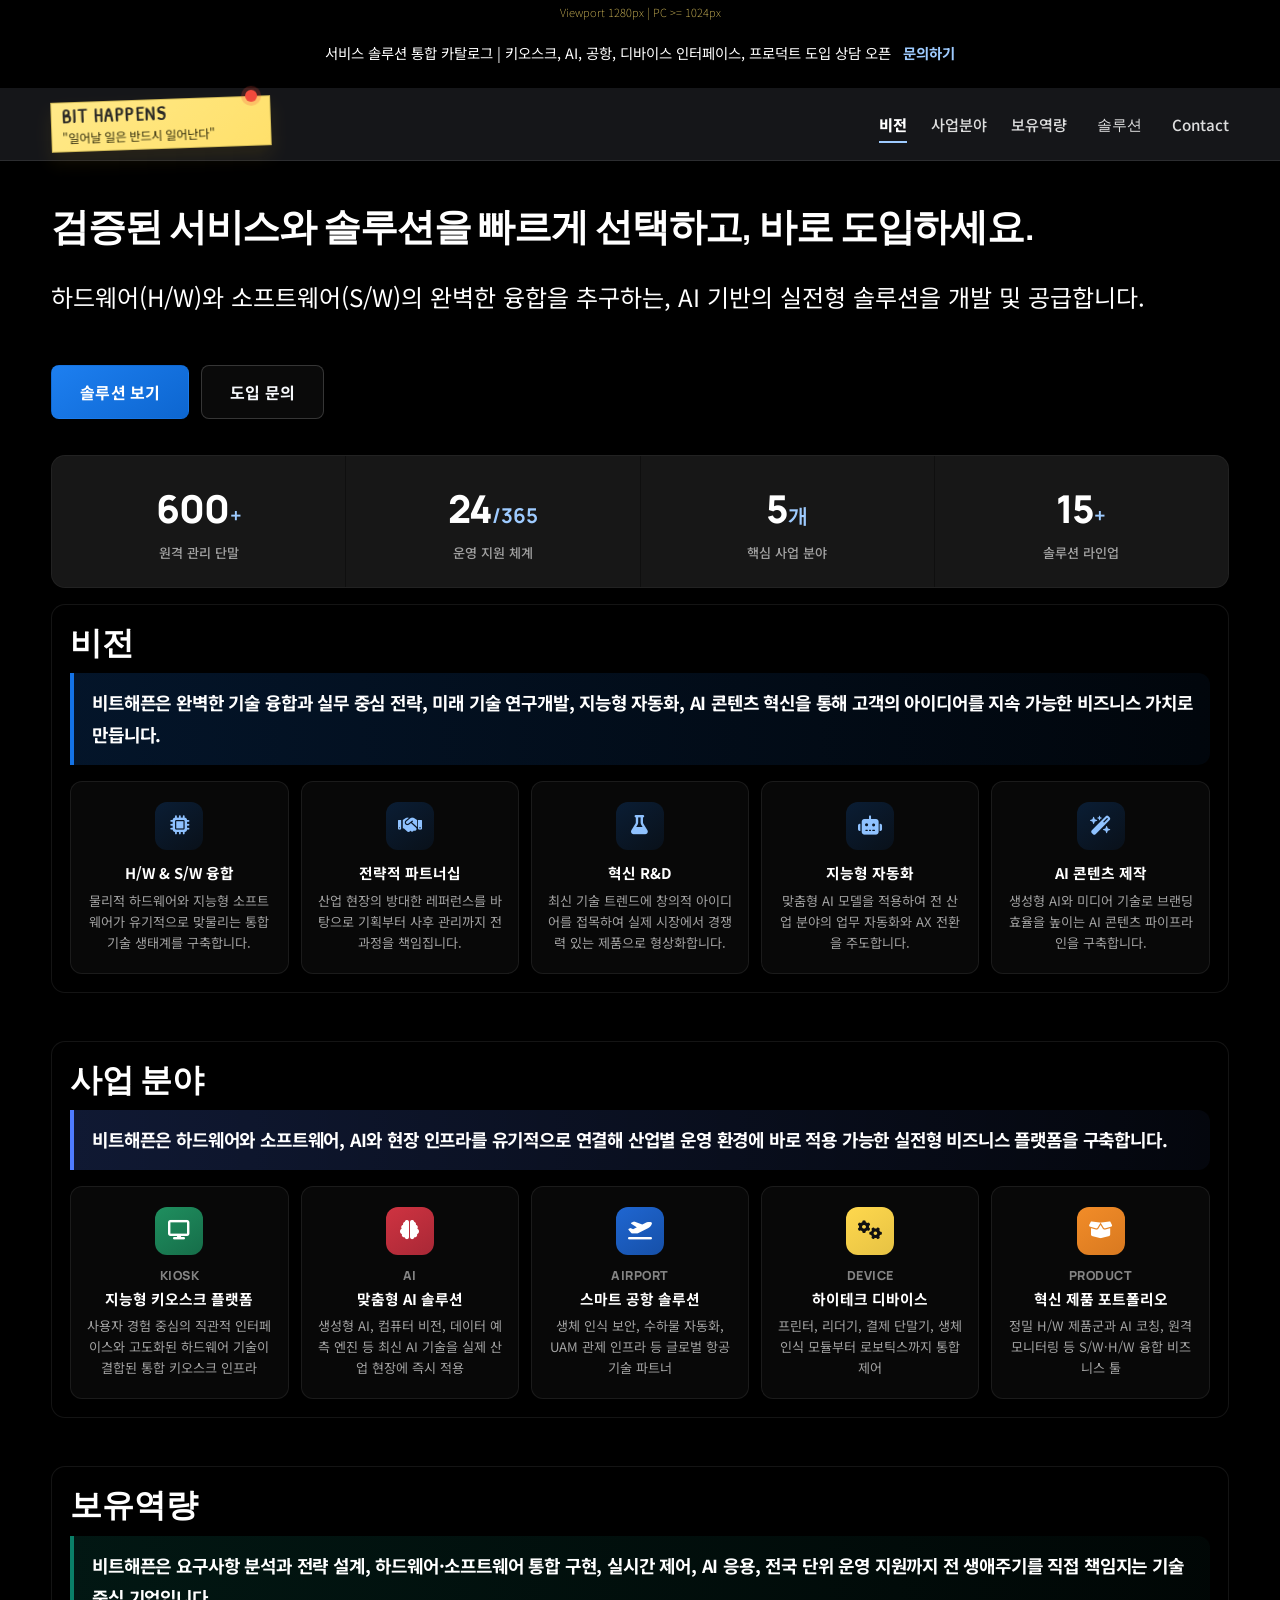
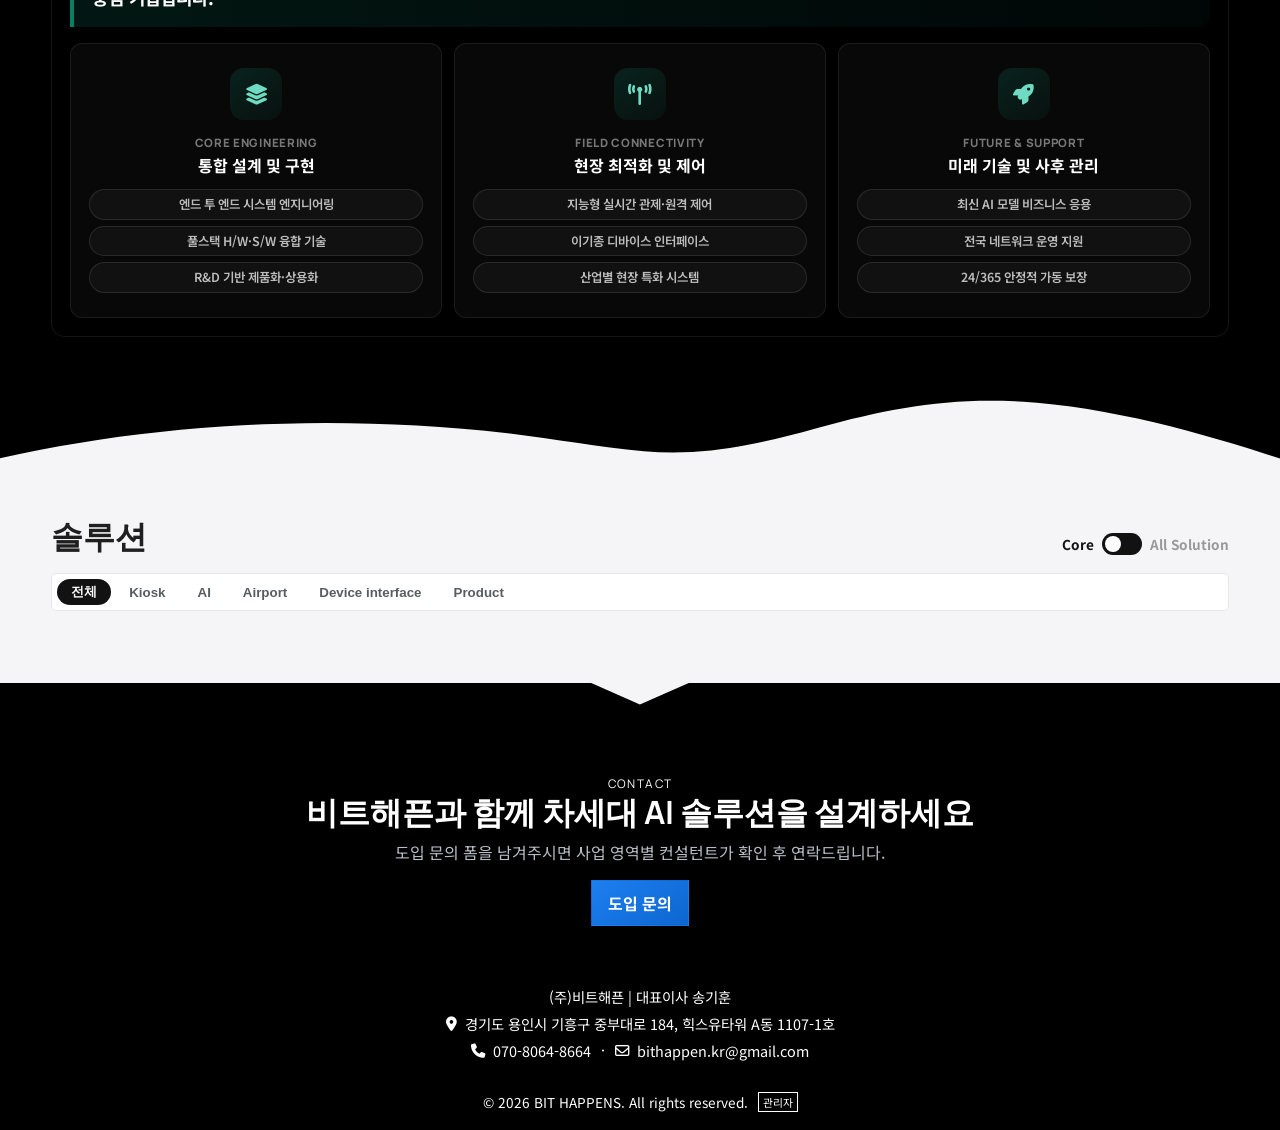
==== commit f550f766: "1. CKEditor alignment 경고 제거 (detail-manager.js) CDN Classic Build에 포함되지 않는 alignment 툴바 항목과 alignmen" ====
--- a/index.html
+++ b/index.html
@@ -3,6 +3,7 @@
   <head>
     <meta charset="UTF-8" />
     <meta name="viewport" content="width=device-width, initial-scale=1.0" />
+    <link rel="icon" href="data:," />
     <title>BIT HAPPENS | Main Page</title>
     <meta
       name="description"
--- a/assets/css/styles.css
+++ b/assets/css/styles.css
@@ -1867,6 +1867,7 @@
   display: block;
   width: 100%;
   height: 81px;
+  margin-top: -1px;
   transform: rotateY(180deg);
 }
 
@@ -1876,7 +1877,7 @@
 
 .divider-footer {
   position: absolute;
-  top: 0;
+  top: -1px;
   left: 50%;
   width: 100vw;
   transform: translateX(-50%);
@@ -1893,6 +1894,7 @@
   display: block;
   width: 100%;
   height: 52px;
+  margin-top: -1px;
 }
 
 .divider-footer .shape-fill {
@@ -2168,7 +2170,7 @@
   }
 
   .capability-card-grid {
-    grid-template-columns: 1fr;
+    grid-template-columns: repeat(3, 1fr);
   }
 }
 
@@ -2183,7 +2185,7 @@
   }
 
   .vision-card-grid {
-    grid-template-columns: repeat(2, 1fr);
+    grid-template-columns: 1fr;
   }
 
   .vision-card:last-child {
@@ -2191,7 +2193,7 @@
   }
 
   .business-card-grid {
-    grid-template-columns: repeat(2, 1fr);
+    grid-template-columns: 1fr;
   }
 
   .business-card:last-child {
@@ -2428,6 +2430,43 @@
     display: block;
   }
 
+  /* Mobile nav: override dark-theme header colors for white dropdown */
+  .header .nav a,
+  .header .nav-button {
+    color: #222;
+  }
+
+  .header .nav a:hover,
+  .header .nav-button:hover {
+    color: var(--brand);
+  }
+
+  .header .nav > ul > li > a.is-active,
+  .header .nav-button.is-active {
+    color: var(--brand);
+    background: #eef5ff;
+  }
+
+  .header .mega-menu {
+    background: #f5f7fa;
+    border-color: var(--line);
+  }
+
+  .header .submenu-list a {
+    color: #333;
+  }
+
+  .header .submenu-list a:hover,
+  .header .submenu-list a:focus-visible {
+    background: #e8eef6;
+    color: #111;
+  }
+
+  .header .submenu-list a.is-active {
+    background: #ddeaff;
+    color: var(--brand);
+  }
+
   .submenu-list {
     gap: 2px;
   }
